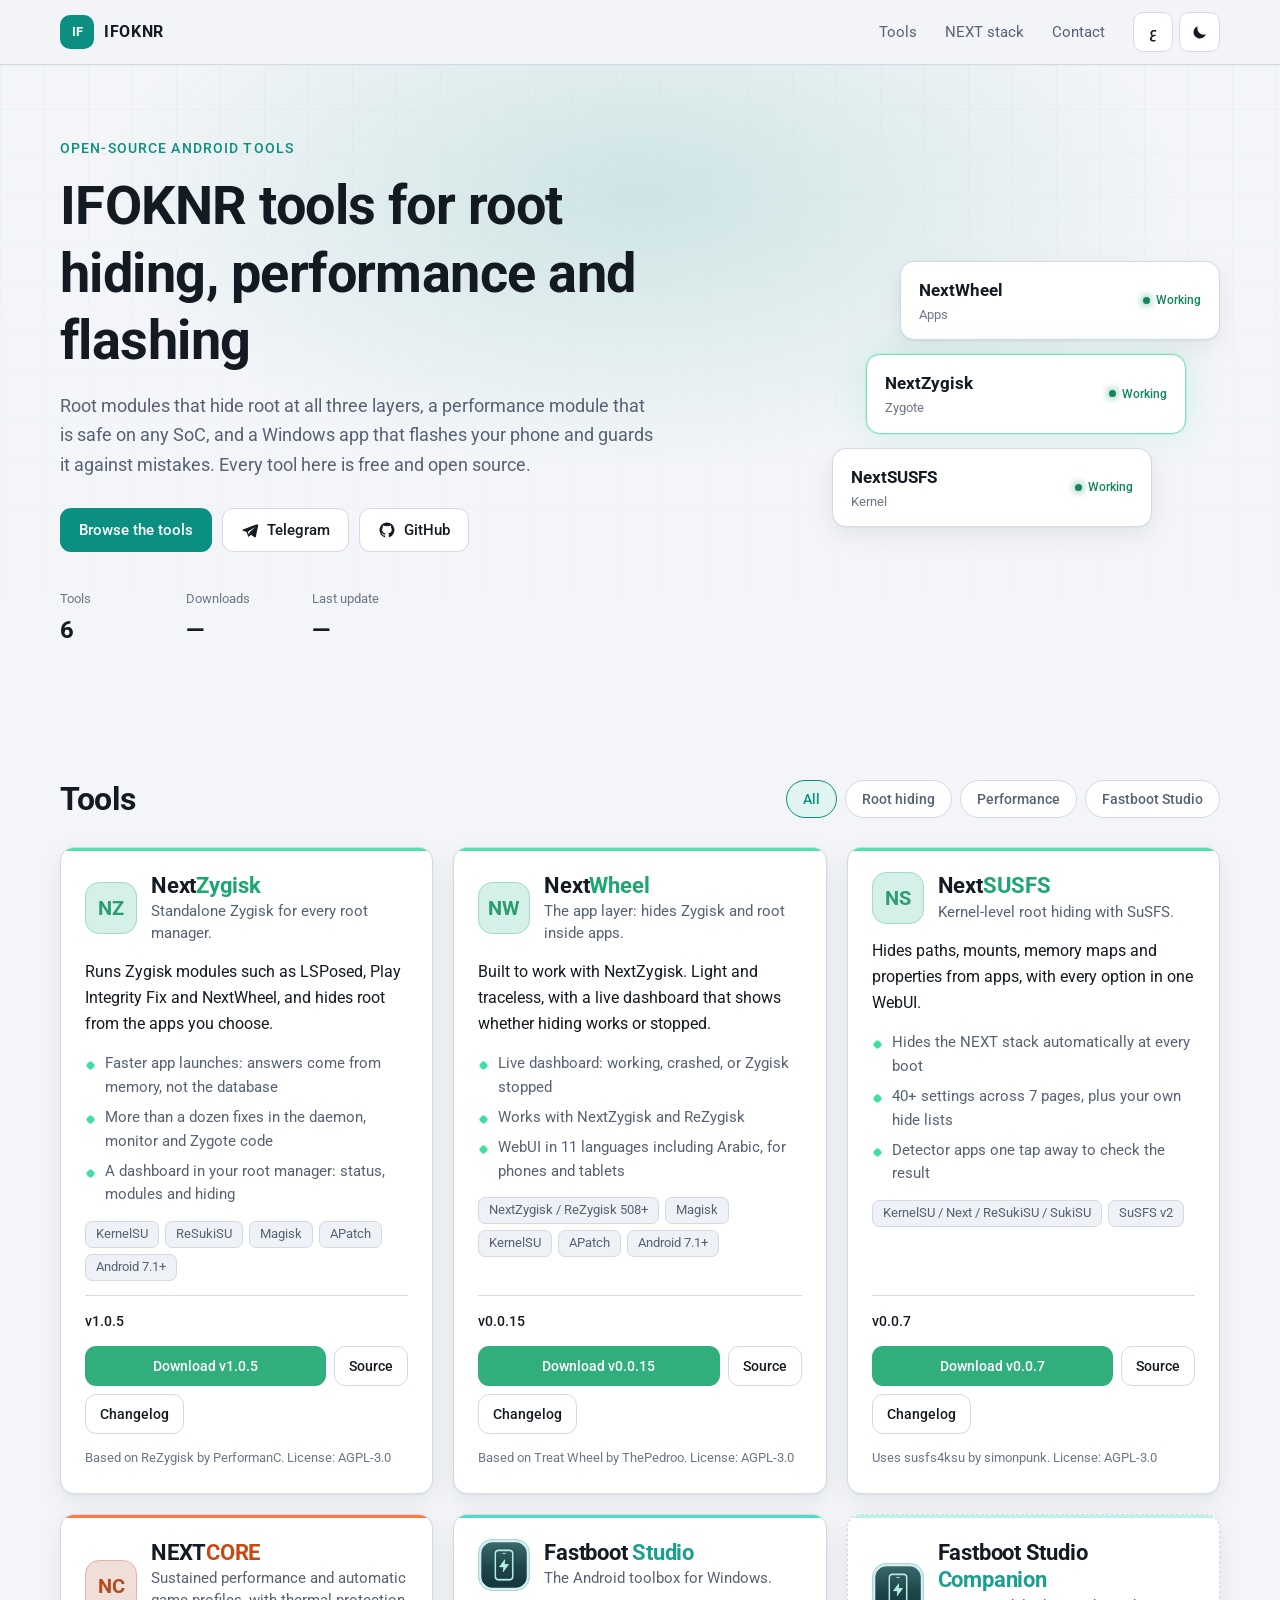
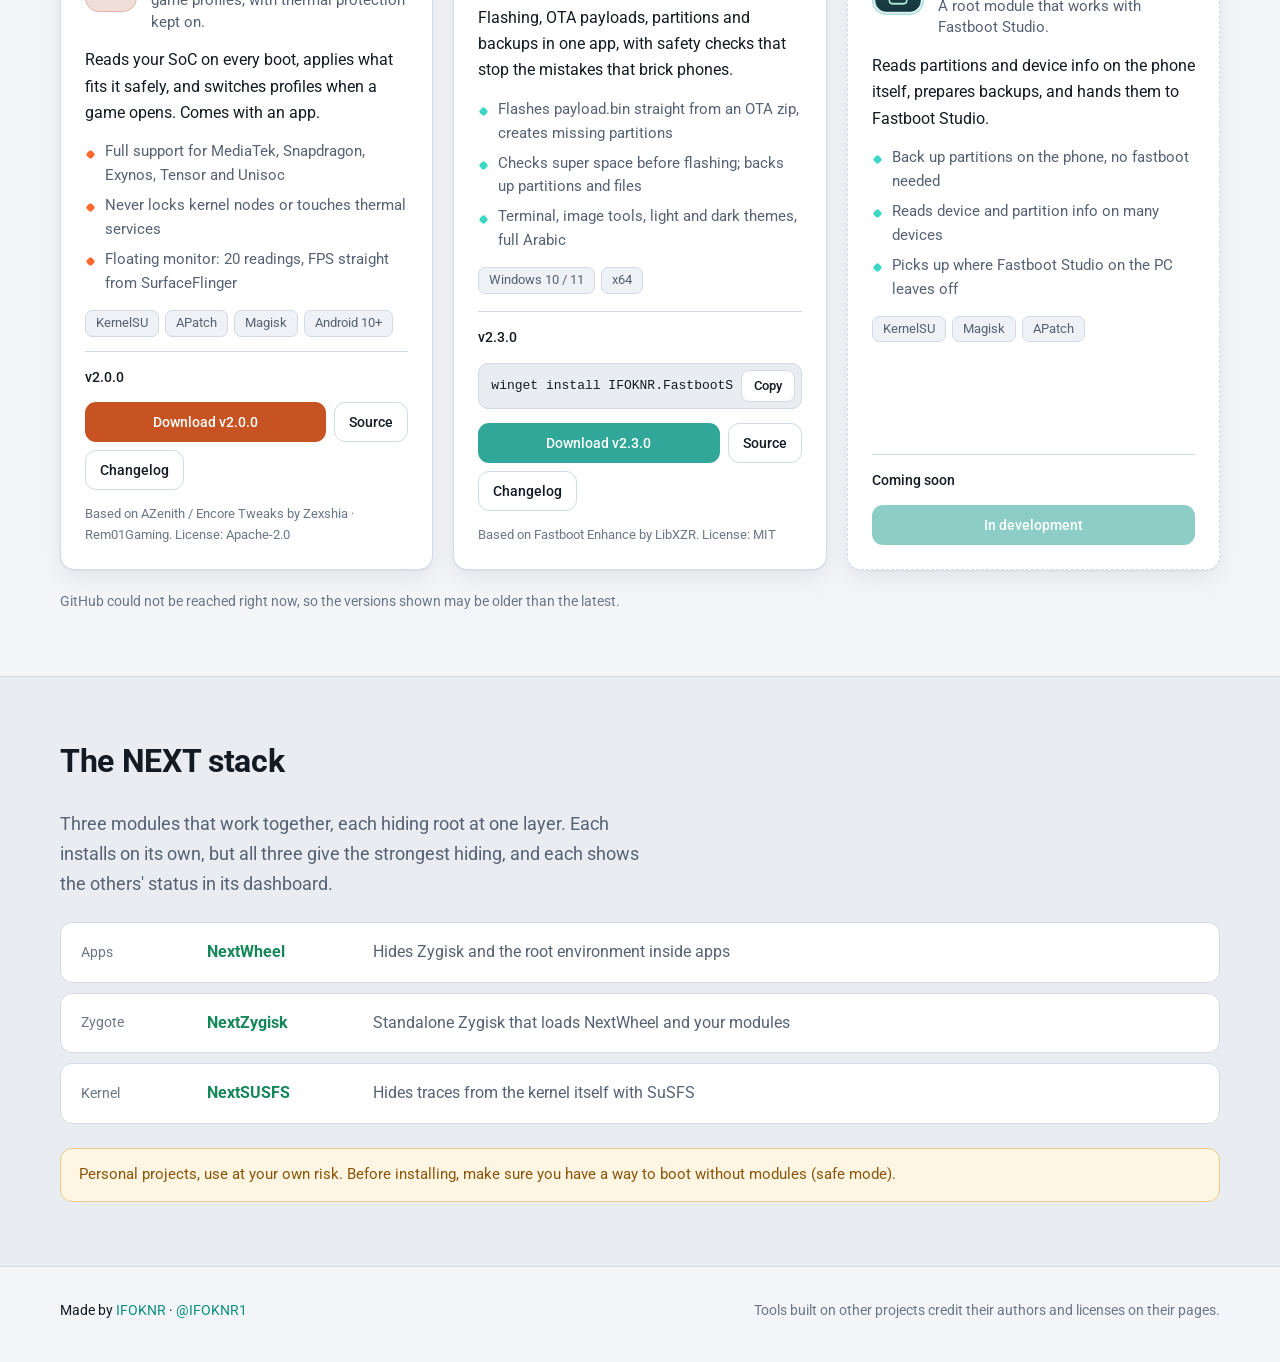
==== site/index.html @ b52afa8e "Add the Telegram bot; share tools.json with the site The bot shows every tool with its live release " ====
<!doctype html>
<html lang="ar" dir="rtl" data-theme="dark">
<head>
  <meta charset="utf-8">
  <meta name="viewport" content="width=device-width, initial-scale=1">
  <title>IFOKNR Tools</title>
  <meta name="description" content="IFOKNR — Android tools: NextZygisk, NextWheel, NextSUSFS, NextCore, Fastboot Studio.">
  <meta name="theme-color" content="#0e1116">
  <meta property="og:title" content="IFOKNR Tools">
  <meta property="og:description" content="Root hiding, performance and flashing tools for Android.">
  <link rel="icon" href="assets/img/favicon.svg" type="image/svg+xml">
  <link rel="stylesheet" href="assets/style.css">
  <script src="assets/boot.js"></script>
</head>
<body>
  <a class="skip" href="#tools" data-i18n="skip"></a>

  <header class="top">
    <div class="wrap top-row">
      <a class="brand" href="#" aria-label="IFOKNR">
        <span class="brand-mark" aria-hidden="true">IF</span>
        <span class="brand-name">IFOKNR</span>
      </a>
      <nav class="top-nav" aria-label="Main">
        <a href="#tools" data-i18n="nav_tools"></a>
        <a href="#stack" data-i18n="nav_stack"></a>
        <a href="https://t.me/IFOKNR1" target="_blank" rel="noopener" data-i18n="nav_contact"></a>
      </nav>
      <div class="top-actions">
        <button class="icon-btn" id="lang-btn" type="button" aria-label="Language">
          <span class="lang-label"></span>
        </button>
        <button class="icon-btn" id="theme-btn" type="button" aria-label="Theme">
          <svg class="i-sun" viewBox="0 0 24 24" aria-hidden="true"><circle cx="12" cy="12" r="4.2"/><path d="M12 2.5v2.2M12 19.3v2.2M4.6 4.6l1.6 1.6M17.8 17.8l1.6 1.6M2.5 12h2.2M19.3 12h2.2M4.6 19.4l1.6-1.6M17.8 6.2l1.6-1.6"/></svg>
          <svg class="i-moon" viewBox="0 0 24 24" aria-hidden="true"><path d="M20 14.2A8 8 0 0 1 9.8 4a8 8 0 1 0 10.2 10.2z"/></svg>
        </button>
      </div>
    </div>
  </header>

  <main>
    <section class="hero">
      <div class="wrap hero-grid">
        <div class="hero-text">
          <p class="eyebrow" data-i18n="eyebrow"></p>
          <h1 data-i18n="hero_title"></h1>
          <p class="lead" data-i18n="hero_lead"></p>
          <div class="hero-cta">
            <a class="btn btn-primary" href="#tools" data-i18n="cta_tools"></a>
            <a class="btn btn-ghost" href="https://t.me/IFOKNR1" target="_blank" rel="noopener">
              <svg viewBox="0 0 24 24" aria-hidden="true"><path d="M21.5 4.2 2.9 11.4c-1.3.5-1.3 1.2-.2 1.6l4.8 1.5 1.8 5.6c.2.6.4.8.9.8.4 0 .6-.2.9-.5l2.3-2.2 4.7 3.5c.9.5 1.5.2 1.7-.8l3.1-14.6c.3-1.3-.5-1.9-1.4-1.5zM9 14.2l9-5.7c.4-.3.8-.1.5.2l-7.4 6.7-.3 3.1L9 14.2z"/></svg>
              <span>Telegram</span>
            </a>
            <a class="btn btn-ghost" href="https://github.com/ifoknr" target="_blank" rel="noopener">
              <svg viewBox="0 0 24 24" aria-hidden="true"><path d="M12 2a10 10 0 0 0-3.2 19.5c.5.1.7-.2.7-.5v-1.7c-2.8.6-3.4-1.3-3.4-1.3-.5-1.2-1.1-1.5-1.1-1.5-.9-.6.1-.6.1-.6 1 .1 1.5 1 1.5 1 .9 1.5 2.4 1.1 2.9.8.1-.6.4-1.1.6-1.3-2.2-.3-4.6-1.1-4.6-5 0-1.1.4-2 1-2.7-.1-.3-.4-1.3.1-2.7 0 0 .8-.3 2.8 1a9.6 9.6 0 0 1 5 0c1.9-1.3 2.8-1 2.8-1 .5 1.4.2 2.4.1 2.7.6.7 1 1.6 1 2.7 0 3.9-2.4 4.7-4.6 5 .4.3.7.9.7 1.9V21c0 .3.2.6.7.5A10 10 0 0 0 12 2z"/></svg>
              <span>GitHub</span>
            </a>
          </div>
          <dl class="stats">
            <div><dt data-i18n="stat_tools"></dt><dd id="stat-tools">6</dd></div>
            <div><dt data-i18n="stat_downloads"></dt><dd id="stat-downloads">—</dd></div>
            <div><dt data-i18n="stat_updated"></dt><dd id="stat-updated">—</dd></div>
          </dl>
        </div>

        <div class="stack-visual" aria-hidden="true">
          <div class="layer" data-layer="apps"><b>NextWheel</b><small data-i18n="layer_apps"></small><i class="ok"></i></div>
          <div class="layer" data-layer="zygote"><b>NextZygisk</b><small data-i18n="layer_zygote"></small><i class="ok"></i></div>
          <div class="layer" data-layer="kernel"><b>NextSUSFS</b><small data-i18n="layer_kernel"></small><i class="ok"></i></div>
        </div>
      </div>
    </section>

    <section class="section" id="tools" aria-labelledby="tools-title">
      <div class="wrap">
        <div class="section-head">
          <h2 id="tools-title" data-i18n="tools_title"></h2>
          <div class="filters" role="group" aria-label="Filter">
            <button type="button" class="chip" data-filter="all" data-i18n="f_all" aria-pressed="true"></button>
            <button type="button" class="chip" data-filter="hide" data-i18n="f_hide" aria-pressed="false"></button>
            <button type="button" class="chip" data-filter="perf" data-i18n="f_perf" aria-pressed="false"></button>
            <button type="button" class="chip" data-filter="pc" data-i18n="f_pc" aria-pressed="false"></button>
          </div>
        </div>
        <div class="grid" id="grid"></div>
        <p class="note" id="api-note" hidden data-i18n="api_note"></p>
      </div>
    </section>

    <section class="section section-alt" id="stack" aria-labelledby="stack-title">
      <div class="wrap">
        <div class="section-head">
          <h2 id="stack-title" data-i18n="stack_title"></h2>
        </div>
        <p class="lead narrow" data-i18n="stack_lead"></p>
        <ol class="stack-table">
          <li><span class="tier" data-i18n="layer_apps"></span><a href="#tool-nextwheel">NextWheel</a><span data-i18n="stack_apps"></span></li>
          <li><span class="tier" data-i18n="layer_zygote"></span><a href="#tool-nextzygisk">NextZygisk</a><span data-i18n="stack_zygote"></span></li>
          <li><span class="tier" data-i18n="layer_kernel"></span><a href="#tool-nextsusfs">NextSUSFS</a><span data-i18n="stack_kernel"></span></li>
        </ol>
        <p class="warn" data-i18n="stack_warn"></p>
      </div>
    </section>
  </main>

  <footer class="foot">
    <div class="wrap foot-row">
      <p><span data-i18n="foot_by"></span> <a href="https://github.com/ifoknr" target="_blank" rel="noopener">IFOKNR</a> · <a href="https://t.me/IFOKNR1" target="_blank" rel="noopener">@IFOKNR1</a></p>
      <p class="muted" data-i18n="foot_credit"></p>
    </div>
  </footer>

  <template id="card-tpl">
    <article class="card">
      <div class="card-head">
        <div class="logo"></div>
        <div class="title">
          <h3></h3>
          <p class="tagline"></p>
        </div>
      </div>
      <p class="about"></p>
      <ul class="points"></ul>
      <ul class="needs"></ul>
      <div class="meta">
        <span class="version"></span>
        <span class="date"></span>
        <span class="dl"></span>
      </div>
      <div class="winget" hidden>
        <code></code>
        <button type="button" class="copy"></button>
      </div>
      <div class="actions">
        <a class="btn btn-primary download" target="_blank" rel="noopener"></a>
        <a class="btn btn-ghost source" target="_blank" rel="noopener"></a>
        <a class="btn btn-ghost changes" target="_blank" rel="noopener"></a>
      </div>
      <p class="credit"></p>
    </article>
  </template>

  <script src="assets/app.js"></script>
</body>
</html>
---- site/assets/style.css ----
@font-face { font-family: "Roboto"; src: url("fonts/Roboto-Regular.woff") format("woff"); font-weight: 400; font-display: swap; }
@font-face { font-family: "Roboto"; src: url("fonts/Roboto-Medium.woff") format("woff"); font-weight: 500 600; font-display: swap; }
@font-face { font-family: "Roboto"; src: url("fonts/Roboto-Bold.woff") format("woff"); font-weight: 700 900; font-display: swap; }
@font-face { font-family: "Noto Kufi Arabic"; src: url("fonts/NotoKufiArabic-Regular.woff") format("woff"); font-weight: 400; font-display: swap; unicode-range: U+0600-06FF, U+0750-077F, U+FB50-FDFF, U+FE70-FEFF; }
@font-face { font-family: "Noto Kufi Arabic"; src: url("fonts/NotoKufiArabic-SemiBold.woff") format("woff"); font-weight: 500 600; font-display: swap; unicode-range: U+0600-06FF, U+0750-077F, U+FB50-FDFF, U+FE70-FEFF; }
@font-face { font-family: "Noto Kufi Arabic"; src: url("fonts/NotoKufiArabic-Bold.woff") format("woff"); font-weight: 700 900; font-display: swap; unicode-range: U+0600-06FF, U+0750-077F, U+FB50-FDFF, U+FE70-FEFF; }

/* Same palette as Fastboot Studio. */
:root {
  --bg: #0e1116;
  --rail: #0a0d12;
  --surface: #161a21;
  --raised: #1d222b;
  --hover: #252c37;
  --line: #2a313c;
  --text: #e8ecf2;
  --dim: #9aa6b6;
  --faint: #7c8899;
  --accent: #3dd6c4;
  --accent-ink: #0a0d12;
  --accent-soft: #10251f;
  --warn: #f0b341;
  --warn-soft: #1c1710;
  --warn-line: #5c4320;
  --ok: #5bd97a;
  --shadow: 0 1px 0 rgba(255,255,255,.03) inset, 0 12px 32px rgba(0,0,0,.35);
  --radius: 14px;
  --font: "Roboto", "Noto Kufi Arabic", system-ui, -apple-system, "Segoe UI", sans-serif;
  --mono: ui-monospace, "Cascadia Mono", Consolas, monospace;
  color-scheme: dark;
}
:root[data-theme="light"] {
  --bg: #f3f5f8;
  --rail: #e9edf2;
  --surface: #ffffff;
  --raised: #eef1f5;
  --hover: #e3e8ee;
  --line: #d3dae3;
  --text: #141a22;
  --dim: #566273;
  --faint: #6b7787;
  --accent: #0b8f80;
  --accent-ink: #ffffff;
  --accent-soft: #e2f4f1;
  --warn: #8a5508;
  --warn-soft: #fff5e3;
  --warn-line: #ebcb8f;
  --ok: #23904a;
  --shadow: 0 1px 2px rgba(20,26,34,.05), 0 8px 24px rgba(20,26,34,.07);
  color-scheme: light;
}

*, *::before, *::after { box-sizing: border-box; }
html { scroll-behavior: smooth; -webkit-text-size-adjust: 100%; }
body {
  margin: 0;
  background: var(--bg);
  color: var(--text);
  font: 400 16px/1.65 var(--font);
  -webkit-font-smoothing: antialiased;
  overflow-x: hidden;
}
[dir="rtl"] body { line-height: 1.85; }
a { color: var(--accent); text-decoration: none; }
a:hover { text-decoration: underline; }
img { max-width: 100%; display: block; }
h1, h2, h3 { margin: 0; line-height: 1.25; letter-spacing: -.01em; }
[dir="rtl"] h1, [dir="rtl"] h2, [dir="rtl"] h3 { letter-spacing: 0; line-height: 1.5; }
:focus-visible { outline: 2px solid var(--accent); outline-offset: 2px; border-radius: 8px; }
[hidden] { display: none !important; }

.wrap { width: min(1160px, 100% - 32px); margin-inline: auto; }
.skip { position: absolute; inset-inline-start: 16px; top: -60px; background: var(--accent); color: var(--accent-ink); padding: 8px 14px; border-radius: 8px; z-index: 50; }
.skip:focus { top: 12px; }
.muted { color: var(--faint); }

/* Header */
.top { position: sticky; top: 0; z-index: 20; background: color-mix(in srgb, var(--bg) 82%, transparent); backdrop-filter: blur(12px); border-bottom: 1px solid var(--line); }
.top-row { display: flex; align-items: center; gap: 16px; height: 64px; }
.brand { display: flex; align-items: center; gap: 10px; color: var(--text); font-weight: 700; letter-spacing: .04em; }
.brand:hover { text-decoration: none; }
.brand-mark { display: grid; place-items: center; width: 34px; height: 34px; border-radius: 10px; background: var(--accent); color: var(--accent-ink); font-size: 13px; font-weight: 900; letter-spacing: 0; direction: ltr; }
.top-nav { display: flex; gap: 4px; margin-inline-start: auto; }
.top-nav a { color: var(--dim); padding: 8px 12px; border-radius: 9px; font-size: 15px; }
.top-nav a:hover { color: var(--text); background: var(--raised); text-decoration: none; }
.top-actions { display: flex; gap: 6px; }
.icon-btn { display: inline-grid; place-items: center; min-width: 40px; height: 40px; padding: 0 10px; border-radius: 10px; border: 1px solid var(--line); background: var(--surface); color: var(--text); cursor: pointer; font: 600 14px var(--font); }
.icon-btn:hover { background: var(--hover); }
.icon-btn svg { width: 19px; height: 19px; fill: none; stroke: currentColor; stroke-width: 1.8; stroke-linecap: round; }
.icon-btn .i-moon { fill: currentColor; stroke: none; }
:root[data-theme="dark"] .i-moon, :root[data-theme="light"] .i-sun { display: none; }

/* Buttons */
.btn { display: inline-flex; align-items: center; justify-content: center; gap: 8px; min-height: 44px; padding: 0 18px; border-radius: 11px; border: 1px solid transparent; font: 600 15px var(--font); cursor: pointer; white-space: nowrap; }
.btn:hover { text-decoration: none; }
.btn svg { width: 18px; height: 18px; fill: currentColor; }
.btn-primary { background: var(--accent); color: var(--accent-ink); }
.btn-primary:hover { filter: brightness(1.08); }
.btn-ghost { background: var(--surface); color: var(--text); border-color: var(--line); }
.btn-ghost:hover { background: var(--hover); }
.btn[aria-disabled="true"] { opacity: .55; pointer-events: none; }

/* Hero */
.hero { position: relative; padding: 72px 0 64px; overflow: hidden; }
.hero::before { content: ""; position: absolute; inset: -40% -10% auto; height: 120%; background: radial-gradient(closest-side, color-mix(in srgb, var(--accent) 16%, transparent), transparent 70%); pointer-events: none; }
.hero::after { content: ""; position: absolute; inset: 0; background-image: linear-gradient(var(--line) 1px, transparent 1px), linear-gradient(90deg, var(--line) 1px, transparent 1px); background-size: 44px 44px; opacity: .22; mask-image: linear-gradient(to bottom, #000 0%, transparent 85%); pointer-events: none; }
.hero-grid { position: relative; z-index: 1; display: grid; grid-template-columns: 1.25fr 1fr; gap: 48px; align-items: center; }
.eyebrow { margin: 0 0 12px; color: var(--accent); font-weight: 600; font-size: 14px; letter-spacing: .08em; text-transform: uppercase; }
[dir="rtl"] .eyebrow { letter-spacing: 0; }
.hero h1 { font-size: clamp(32px, 5.2vw, 54px); font-weight: 800; }
.lead { color: var(--dim); font-size: 18px; margin: 16px 0 0; max-width: 60ch; }
.lead.narrow { margin: 0 0 24px; }
.hero-cta { display: flex; flex-wrap: wrap; gap: 10px; margin-top: 28px; }
.stats { display: flex; flex-wrap: wrap; gap: 12px 36px; margin: 36px 0 0; }
.stats div { min-width: 90px; }
.stats dt { color: var(--faint); font-size: 13px; }
.stats dd { margin: 2px 0 0; font-size: 24px; font-weight: 700; font-variant-numeric: tabular-nums; }

.stack-visual { display: grid; gap: 14px; justify-items: end; }
[dir="rtl"] .stack-visual { justify-items: start; }
.layer { position: relative; display: grid; grid-template-columns: 1fr auto; column-gap: 24px; width: min(320px, 100%); padding: 14px 18px; border-radius: 14px; background: var(--surface); border: 1px solid var(--line); box-shadow: var(--shadow); direction: ltr; text-align: left; }
.layer:nth-child(2) { margin-inline-end: 34px; border-color: color-mix(in srgb, #3ee0a0 55%, var(--line)); box-shadow: 0 0 0 1px color-mix(in srgb, #3ee0a0 20%, transparent), 0 0 32px color-mix(in srgb, #3ee0a0 18%, transparent); }
.layer:nth-child(3) { margin-inline-end: 68px; }
.layer b { font-size: 17px; }
.layer small { grid-row: 2; color: var(--faint); font-size: 13px; }
.layer .ok { grid-row: 1 / span 2; grid-column: 2; align-self: center; display: inline-flex; align-items: center; gap: 6px; color: #3ee0a0; font: 600 12px var(--font); font-style: normal; }
:root[data-theme="light"] .layer .ok { color: #13865a; }
.layer .ok::before { content: ""; width: 7px; height: 7px; border-radius: 50%; background: currentColor; box-shadow: 0 0 8px currentColor; }
.layer .ok::after { content: "Working"; }

/* Sections */
.section { padding: 64px 0; }
.section-alt { background: var(--rail); border-block: 1px solid var(--line); }
.section-head { display: flex; flex-wrap: wrap; align-items: center; justify-content: space-between; gap: 16px; margin-bottom: 28px; }
.section-head h2 { font-size: clamp(24px, 3.2vw, 32px); font-weight: 700; }
.filters { display: flex; flex-wrap: wrap; gap: 8px; }
.chip { min-height: 38px; padding: 0 16px; border-radius: 999px; border: 1px solid var(--line); background: var(--surface); color: var(--dim); font: 500 14px var(--font); cursor: pointer; }
.chip:hover { color: var(--text); background: var(--hover); }
.chip[aria-pressed="true"] { background: var(--accent-soft); border-color: var(--accent); color: var(--accent); }

/* Cards */
.grid { display: grid; grid-template-columns: repeat(auto-fill, minmax(340px, 1fr)); gap: 20px; }
.card { --tool: var(--accent); position: relative; display: flex; flex-direction: column; gap: 14px; padding: 24px; border-radius: var(--radius); background: var(--surface); border: 1px solid var(--line); box-shadow: var(--shadow); scroll-margin-top: 84px; overflow: hidden; }
.card::before { content: ""; position: absolute; inset: 0 0 auto; height: 3px; background: var(--tool); opacity: .9; }
.card.soon { border-style: dashed; }
.card.soon::before { opacity: .35; }
.card:target { outline: 2px solid var(--tool); outline-offset: 2px; }
.card-head { display: flex; gap: 14px; align-items: center; }
.logo { flex: none; display: grid; place-items: center; width: 52px; height: 52px; border-radius: 14px; background: color-mix(in srgb, var(--tool) 14%, var(--raised)); border: 1px solid color-mix(in srgb, var(--tool) 35%, var(--line)); color: var(--tool); font: 900 20px var(--font); direction: ltr; overflow: hidden; }
.logo img { width: 100%; height: 100%; object-fit: cover; }
.title { min-width: 0; }
.card h3 { font-size: 22px; font-weight: 800; direction: ltr; text-align: start; unicode-bidi: isolate; }
.card h3 .hl { color: var(--tool); }
:root[data-theme="light"] .card h3 .hl { filter: brightness(.72) saturate(1.2); }
:root[data-theme="light"] .logo { color: color-mix(in srgb, var(--tool) 70%, #000); }
.tagline { margin: 2px 0 0; color: var(--dim); font-size: 14.5px; line-height: 1.5; }
.about { margin: 0; }
.points { margin: 0; padding: 0; list-style: none; display: grid; gap: 6px; color: var(--dim); font-size: 14.5px; }
.points li { position: relative; padding-inline-start: 20px; }
.points li::before { content: ""; position: absolute; inset-inline-start: 2px; top: .7em; width: 7px; height: 7px; border-radius: 2px; background: var(--tool); transform: rotate(45deg); }
.needs { margin: 0; padding: 0; list-style: none; display: flex; flex-wrap: wrap; gap: 6px; }
.needs li { padding: 2px 10px; border-radius: 7px; background: var(--raised); border: 1px solid var(--line); color: var(--dim); font-size: 12.5px; direction: ltr; }
.meta { display: flex; flex-wrap: wrap; gap: 6px 16px; margin-top: auto; padding-top: 14px; border-top: 1px solid var(--line); color: var(--faint); font-size: 13.5px; font-variant-numeric: tabular-nums; }
.meta .version { color: var(--text); font-weight: 600; direction: ltr; unicode-bidi: isolate; }
.meta .version.live::before { content: ""; display: inline-block; width: 7px; height: 7px; margin-inline-end: 7px; border-radius: 50%; background: var(--ok); vertical-align: 1px; }
.meta span:empty { display: none; }
.winget { display: flex; align-items: center; gap: 8px; padding: 6px 6px 6px 12px; border-radius: 10px; background: var(--rail); border: 1px solid var(--line); direction: ltr; }
.winget code { flex: 1; min-width: 0; overflow-x: auto; white-space: nowrap; font: 13px var(--mono); color: var(--text); }
.copy { flex: none; min-height: 32px; padding: 0 12px; border-radius: 8px; border: 1px solid var(--line); background: var(--surface); color: var(--text); font: 600 13px var(--font); cursor: pointer; }
.copy:hover { background: var(--hover); }
.actions { display: flex; flex-wrap: wrap; gap: 8px; }
.actions .btn { min-height: 40px; padding: 0 14px; font-size: 14px; }
.actions .download { flex: 1 1 auto; }
.card .btn-primary { background: var(--tool); color: #0a0d12; }
:root[data-theme="light"] .card .btn-primary { background: color-mix(in srgb, var(--tool) 78%, #000); color: #fff; }
.credit { margin: 0; color: var(--faint); font-size: 12.5px; }
.credit:empty { display: none; }
.note { margin: 20px 0 0; color: var(--faint); font-size: 13.5px; }

/* NEXT stack */
.stack-table { margin: 0; padding: 0; list-style: none; display: grid; gap: 10px; }
.stack-table li { display: grid; grid-template-columns: 110px 150px 1fr; gap: 16px; align-items: center; padding: 16px 20px; border-radius: 12px; background: var(--surface); border: 1px solid var(--line); }
.stack-table .tier { color: var(--faint); font-size: 14px; }
.stack-table a { font-weight: 700; color: #3ee0a0; direction: ltr; }
:root[data-theme="light"] .stack-table a { color: #13865a; }
.stack-table li span:last-child { color: var(--dim); }
.warn { margin: 24px 0 0; padding: 14px 18px; border-radius: 12px; background: var(--warn-soft); border: 1px solid var(--warn-line); color: var(--warn); font-size: 14.5px; }

/* Footer */
.foot { padding: 32px 0 40px; }
.foot-row { display: flex; flex-wrap: wrap; justify-content: space-between; gap: 8px 24px; font-size: 14px; }
.foot p { margin: 0; }

@media (max-width: 900px) {
  .hero { padding: 44px 0 40px; }
  .hero-grid { grid-template-columns: 1fr; gap: 36px; }
  .stack-visual, [dir="rtl"] .stack-visual { justify-items: center; }
  .layer:nth-child(2) { margin-inline-end: 0; margin-inline-start: 28px; }
  .layer:nth-child(3) { margin-inline-end: 0; margin-inline-start: 56px; }
}
@media (max-width: 640px) {
  .top-nav { display: none; }
  .top-actions { margin-inline-start: auto; }
  .grid { grid-template-columns: 1fr; }
  .card { padding: 20px; }
  .stack-table li { grid-template-columns: 1fr; gap: 2px; }
  .layer:nth-child(2) { margin-inline-start: 16px; }
  .layer:nth-child(3) { margin-inline-start: 32px; }
  .stats { gap: 12px 24px; }
  .section { padding: 48px 0; }
}
@media (prefers-reduced-motion: reduce) { html { scroll-behavior: auto; } }
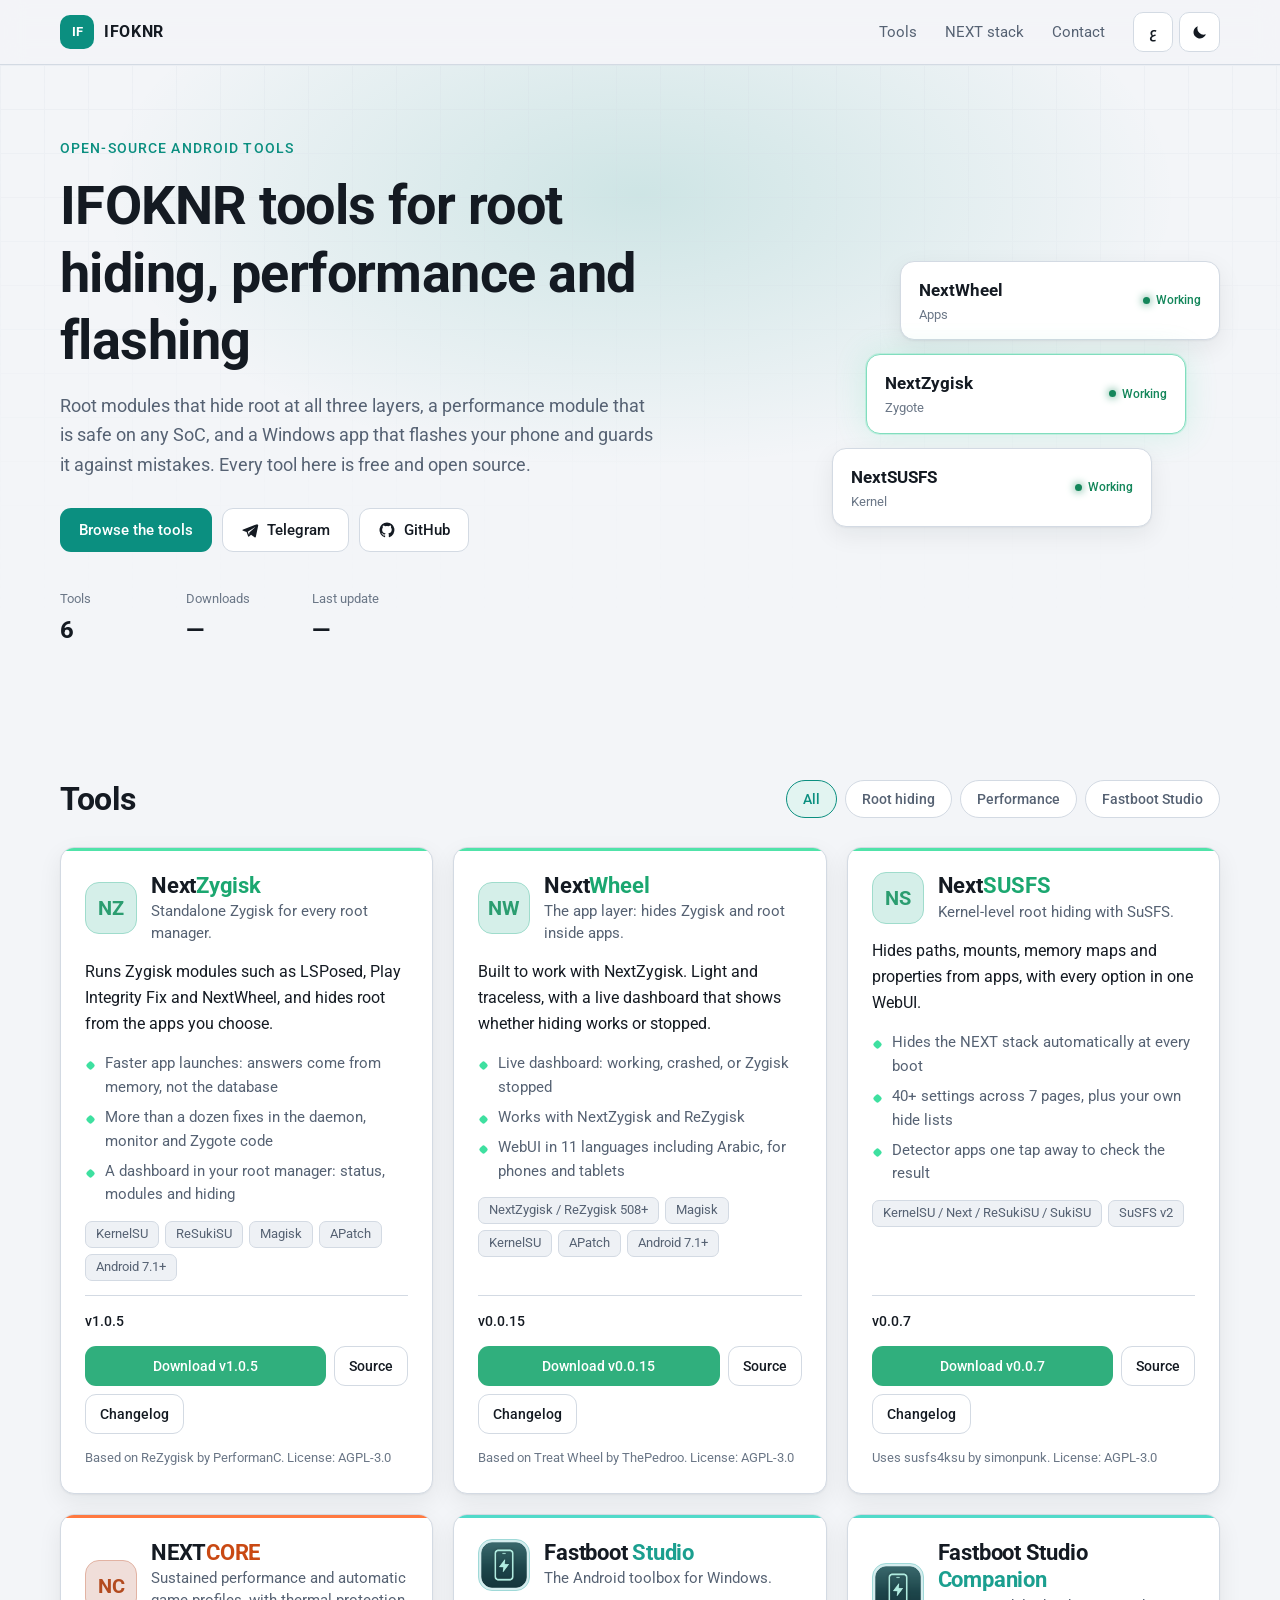
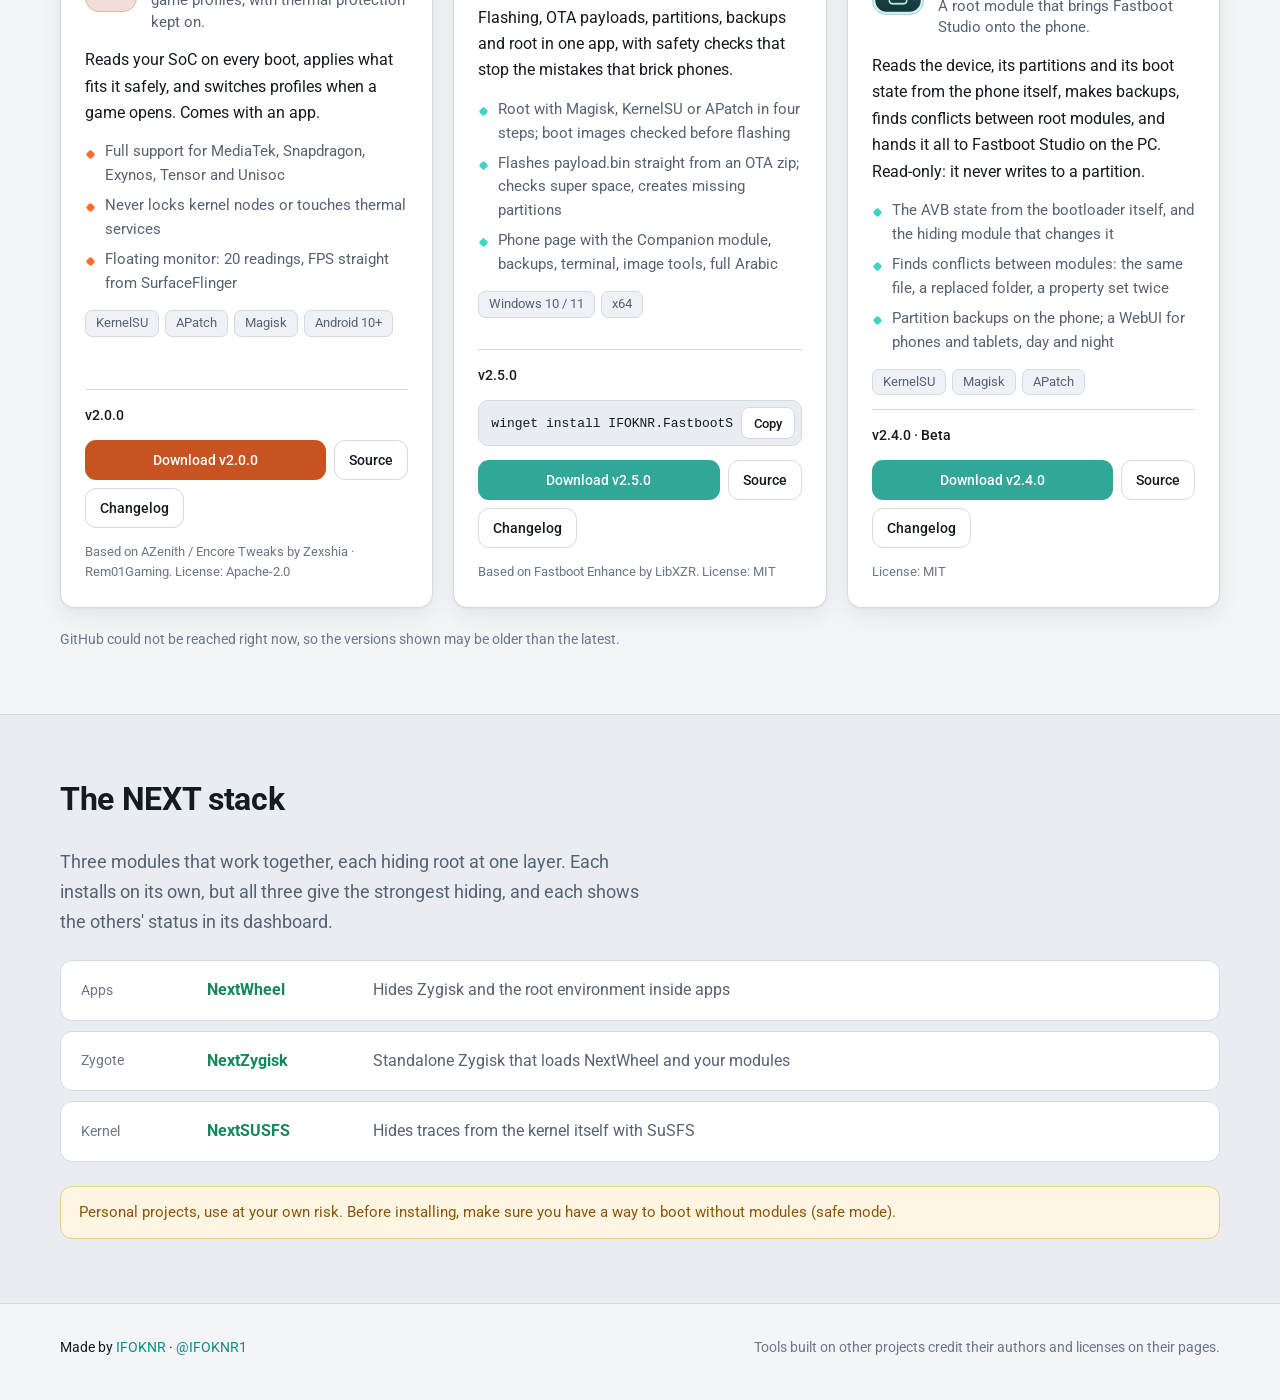
==== commit 6efb4e31: "Site: tools.json inside the page, one trip to the server less The server is a phone behind a tunnel," ====
--- a/site/index.html
+++ b/site/index.html
@@ -140,6 +140,9 @@
     </article>
   </template>
 
+  <!-- The image build puts tools.json here, which saves the page a trip to the server; empty, app.js fetches it. -->
+  <script type="application/json" id="tools-data">
+</script>
   <script src="assets/app.js"></script>
 </body>
 </html>
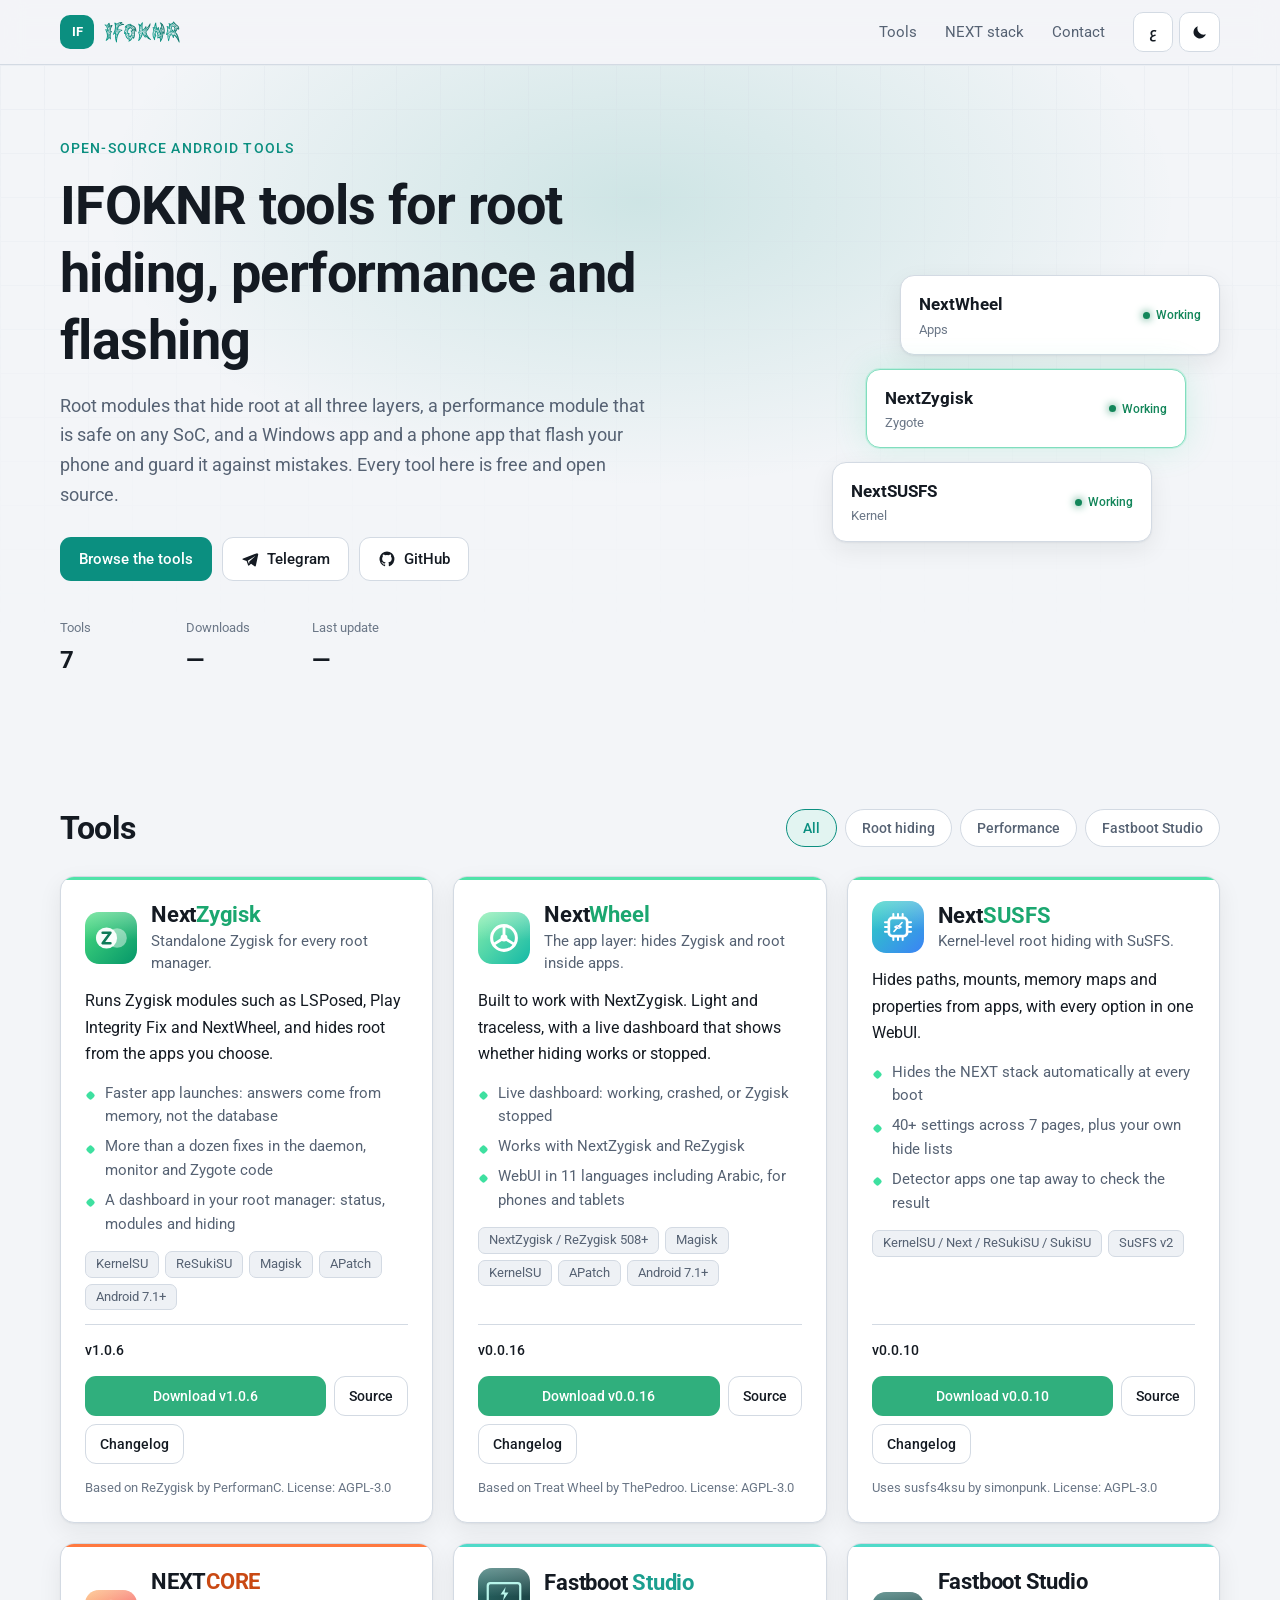
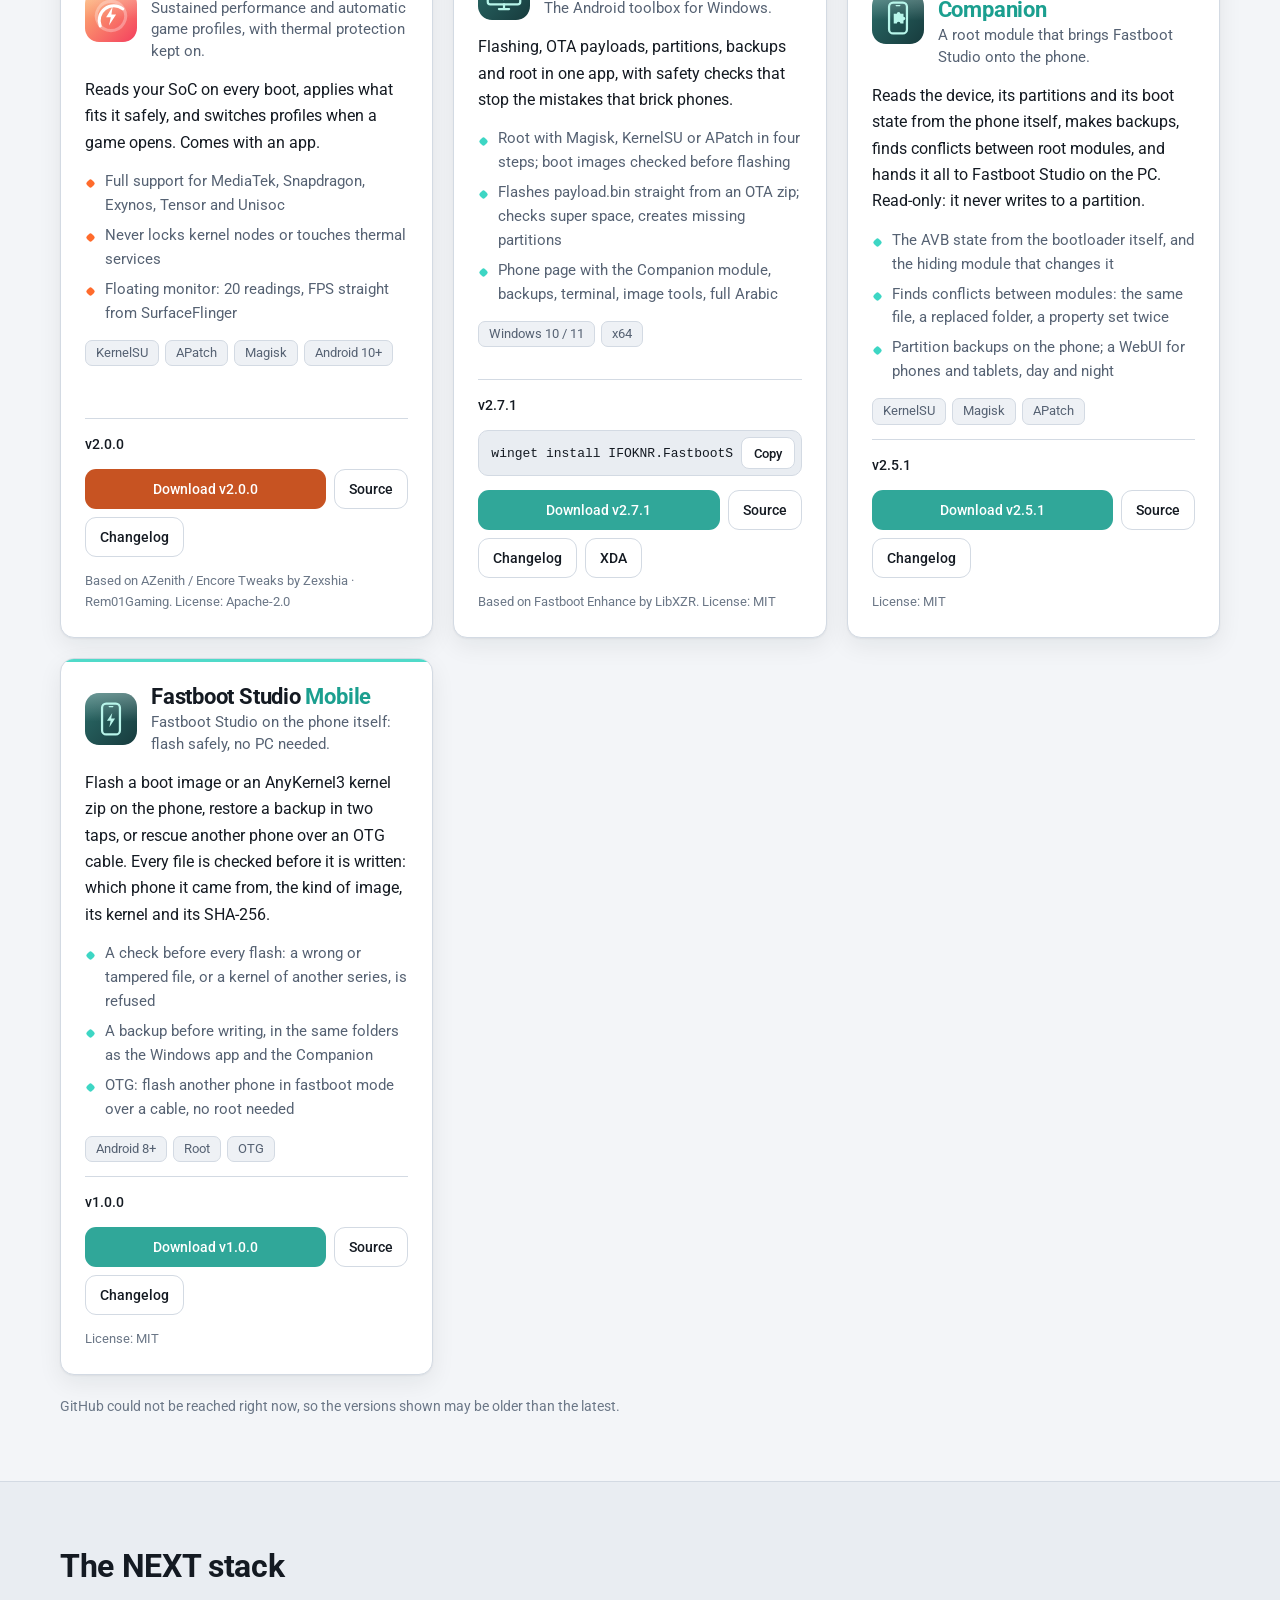
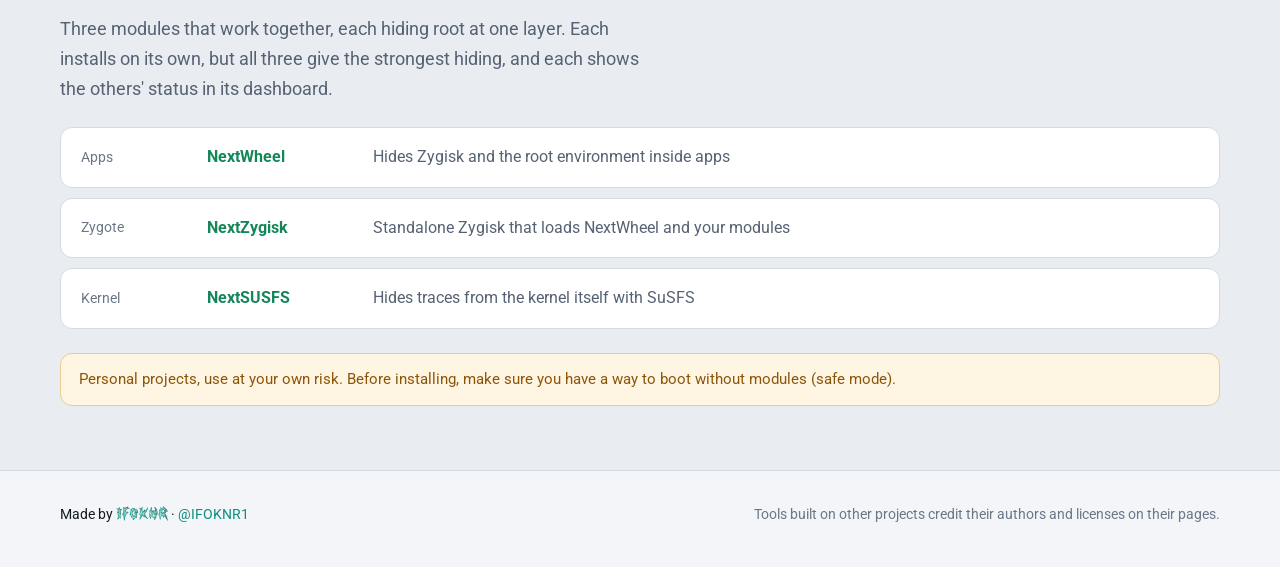
==== commit 2dd43982: "IFOKNR in the Swamp Ninja lettering in the header and footer, as outlines in each theme's colours" ====
--- a/site/index.html
+++ b/site/index.html
@@ -19,7 +19,7 @@
     <div class="wrap top-row">
       <a class="brand" href="#" aria-label="IFOKNR">
         <span class="brand-mark" aria-hidden="true">IF</span>
-        <span class="brand-name">IFOKNR</span>
+        <span class="brand-name"><img class="sig sig-dark" src="assets/img/ifoknr-dark.svg" alt="IFOKNR"><img class="sig sig-light" src="assets/img/ifoknr-light.svg" alt="IFOKNR"></span>
       </a>
       <nav class="top-nav" aria-label="Main">
         <a href="#tools" data-i18n="nav_tools"></a>
@@ -105,7 +105,7 @@
 
   <footer class="foot">
     <div class="wrap foot-row">
-      <p><span data-i18n="foot_by"></span> <a href="https://github.com/ifoknr" target="_blank" rel="noopener">IFOKNR</a> · <a href="https://t.me/IFOKNR1" target="_blank" rel="noopener">@IFOKNR1</a></p>
+      <p><span data-i18n="foot_by"></span> <a class="sig-link" href="https://github.com/ifoknr" target="_blank" rel="noopener"><img class="sig sig-dark" src="assets/img/ifoknr-dark.svg" alt="IFOKNR"><img class="sig sig-light" src="assets/img/ifoknr-light.svg" alt="IFOKNR"></a> · <a href="https://t.me/IFOKNR1" target="_blank" rel="noopener">@IFOKNR1</a></p>
       <p class="muted" data-i18n="foot_credit"></p>
     </div>
   </footer>
--- a/site/assets/style.css
+++ b/site/assets/style.css
@@ -79,6 +79,13 @@
 .top-row { display: flex; align-items: center; gap: 16px; height: 64px; }
 .brand { display: flex; align-items: center; gap: 10px; color: var(--text); font-weight: 700; letter-spacing: .04em; }
 .brand:hover { text-decoration: none; }
+/* IFOKNR in the Swamp Ninja lettering, drawn as outlines; one picture per theme. */
+.sig { display: block; height: 22px; width: auto; }
+.sig-link .sig { display: inline-block; height: 15px; vertical-align: -2px; }
+.sig-link .sig-light { display: none; }
+.sig-light, :root[data-theme="light"] .sig-dark { display: none; }
+:root[data-theme="light"] .sig-light { display: block; }
+:root[data-theme="light"] .sig-link .sig-light { display: inline-block; }
 .brand-mark { display: grid; place-items: center; width: 34px; height: 34px; border-radius: 10px; background: var(--accent); color: var(--accent-ink); font-size: 13px; font-weight: 900; letter-spacing: 0; direction: ltr; }
 .top-nav { display: flex; gap: 4px; margin-inline-start: auto; }
 .top-nav a { color: var(--dim); padding: 8px 12px; border-radius: 9px; font-size: 15px; }
@@ -210,3 +217,5 @@
   .section { padding: 48px 0; }
 }
 @media (prefers-reduced-motion: reduce) { html { scroll-behavior: auto; } }
+/* A tool with its own icon: the icon is the whole tile. */
+.logo:has(img) { background: none; border: 0; }
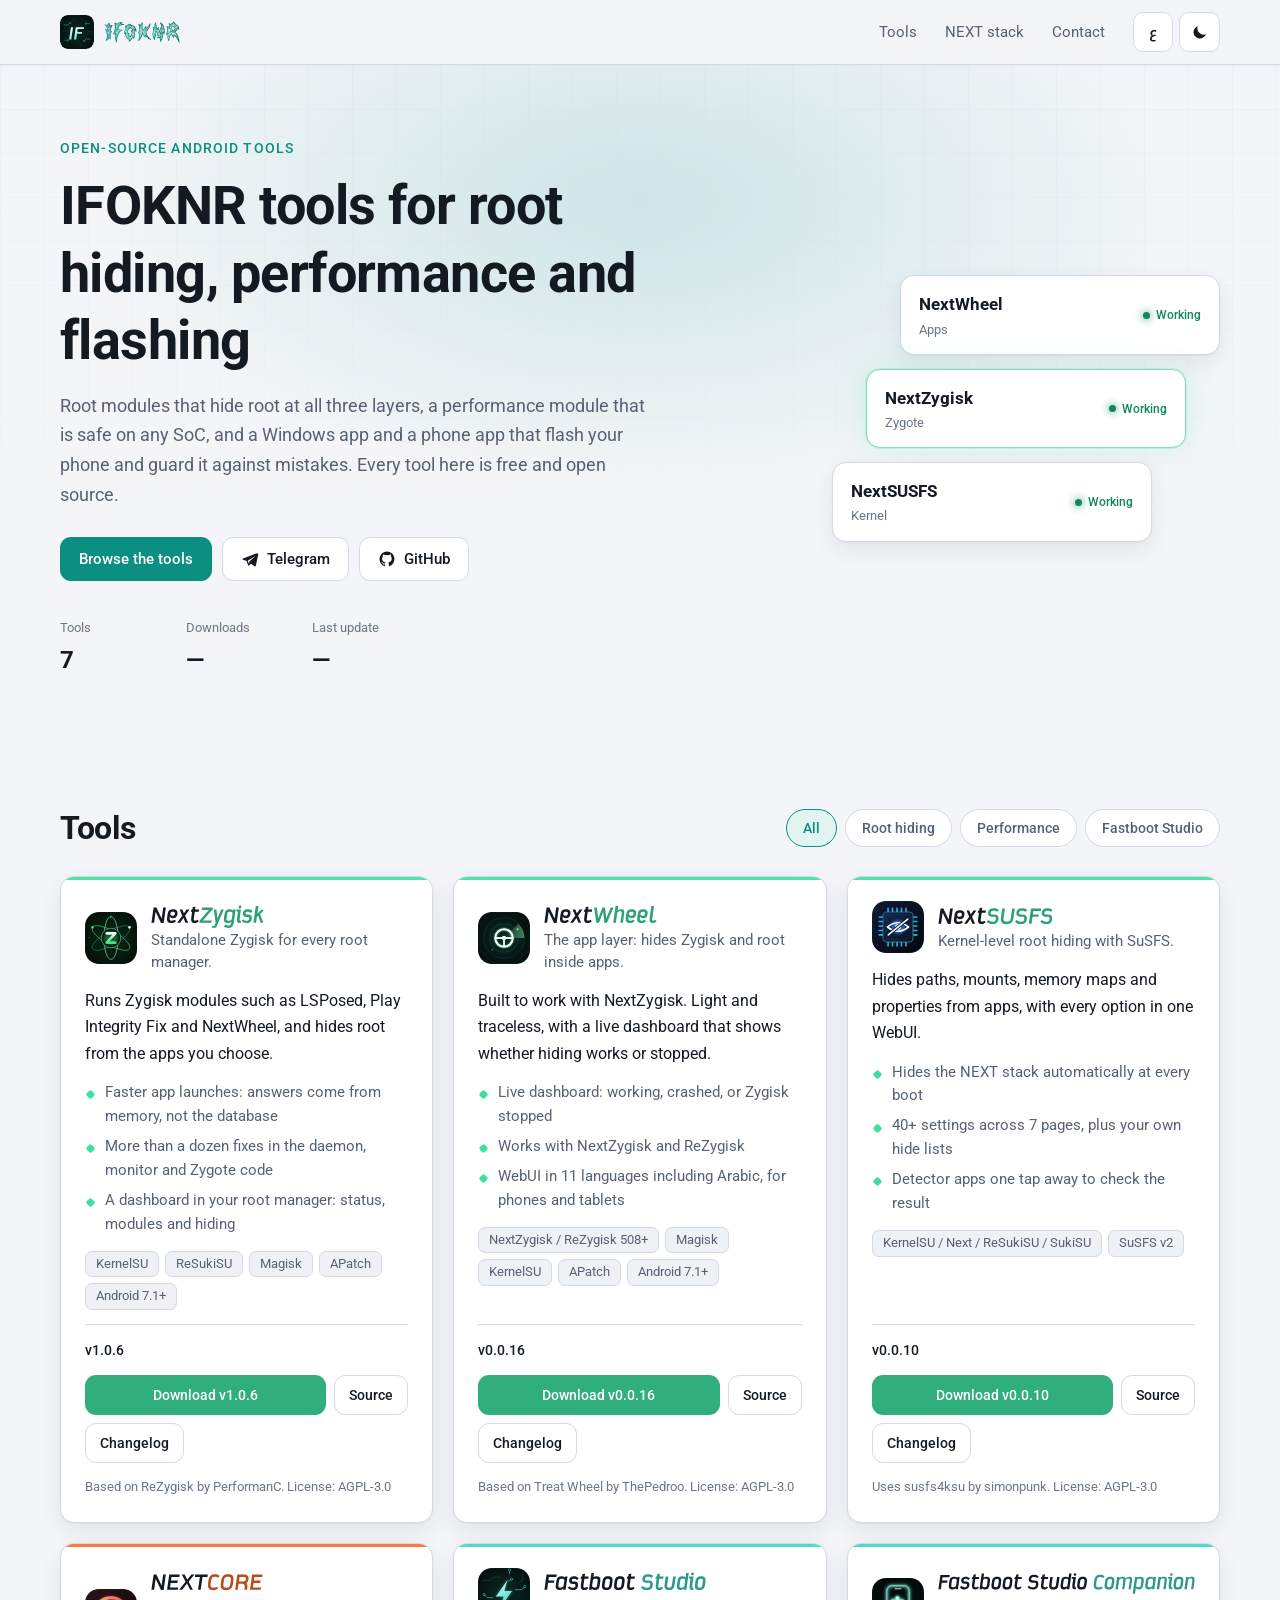
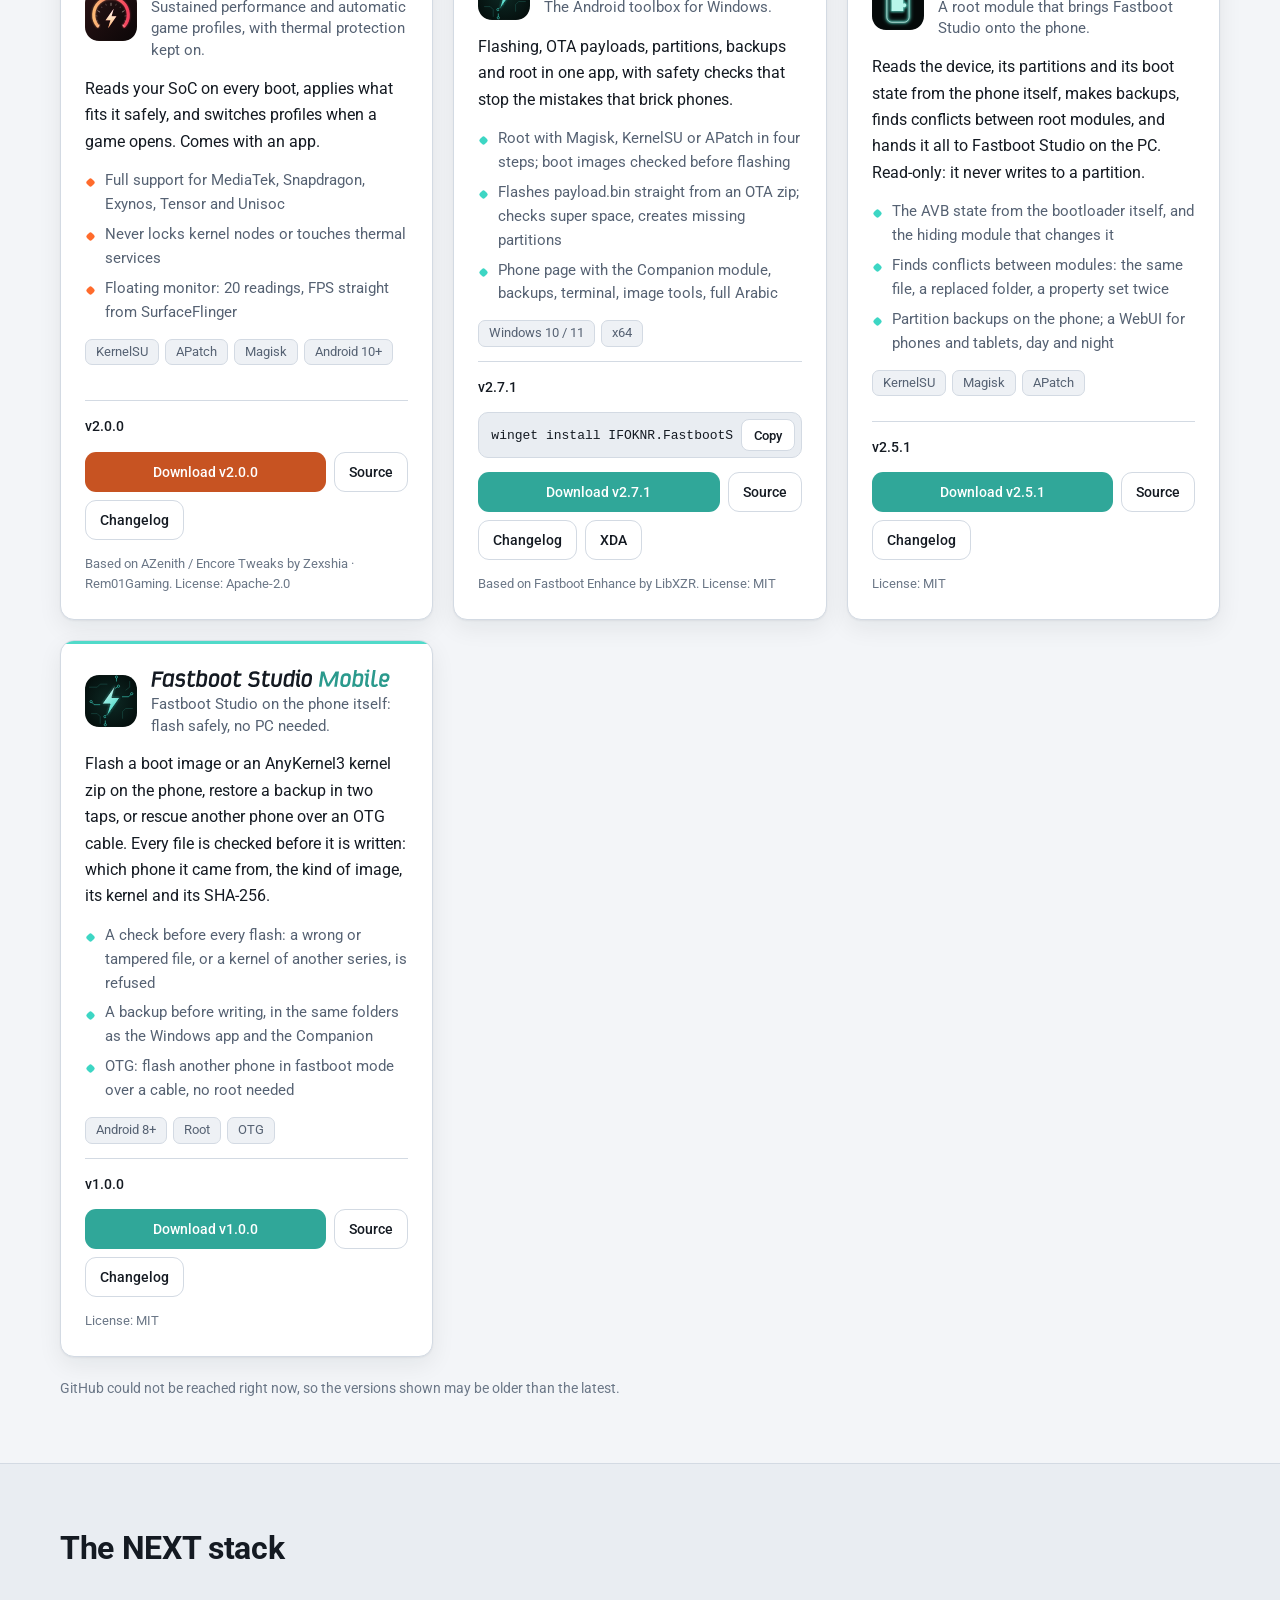
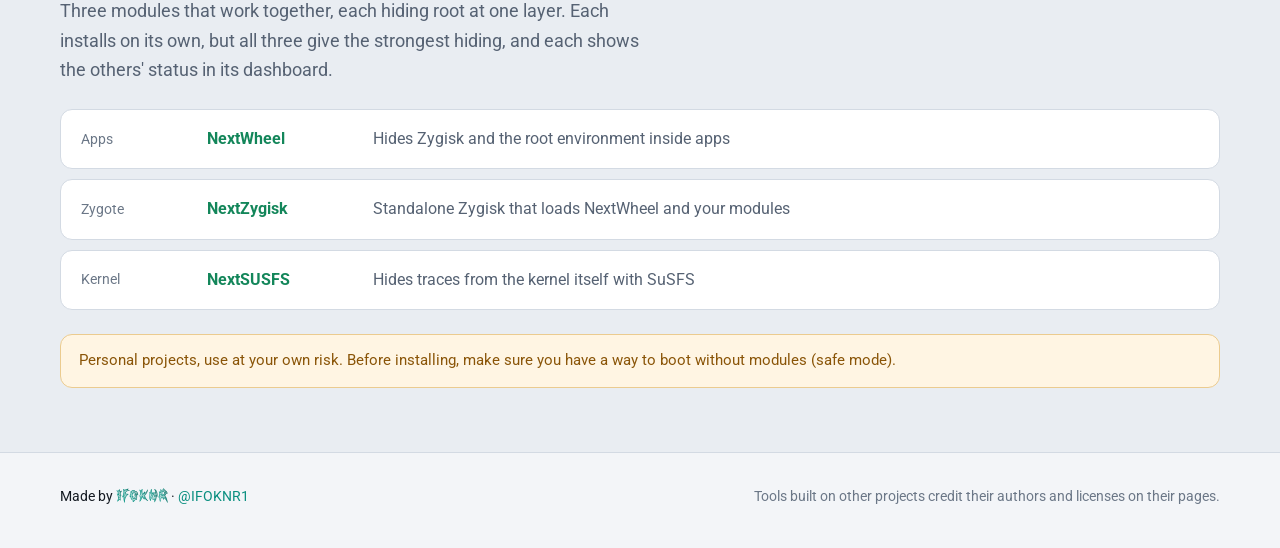
==== commit 9a8d87c2: "IFOKNR's new mark next to the name and as the favicon: IF in the Prixma lettering on the circuit boa" ====
--- a/site/index.html
+++ b/site/index.html
@@ -8,7 +8,7 @@
   <meta name="theme-color" content="#0e1116">
   <meta property="og:title" content="IFOKNR Tools">
   <meta property="og:description" content="Root hiding, performance and flashing tools for Android.">
-  <link rel="icon" href="assets/img/favicon.svg" type="image/svg+xml">
+  <link rel="icon" href="assets/img/favicon.svg?v=2" type="image/svg+xml">
   <link rel="stylesheet" href="assets/style.css">
   <script src="assets/boot.js"></script>
 </head>
@@ -18,7 +18,7 @@
   <header class="top">
     <div class="wrap top-row">
       <a class="brand" href="#" aria-label="IFOKNR">
-        <span class="brand-mark" aria-hidden="true">IF</span>
+        <img class="brand-mark" src="assets/img/ifoknr-mark.svg?v=1" alt="">
         <span class="brand-name"><img class="sig sig-dark" src="assets/img/ifoknr-dark.svg" alt="IFOKNR"><img class="sig sig-light" src="assets/img/ifoknr-light.svg" alt="IFOKNR"></span>
       </a>
       <nav class="top-nav" aria-label="Main">
--- a/site/assets/style.css
+++ b/site/assets/style.css
@@ -86,7 +86,7 @@
 .sig-light, :root[data-theme="light"] .sig-dark { display: none; }
 :root[data-theme="light"] .sig-light { display: block; }
 :root[data-theme="light"] .sig-link .sig-light { display: inline-block; }
-.brand-mark { display: grid; place-items: center; width: 34px; height: 34px; border-radius: 10px; background: var(--accent); color: var(--accent-ink); font-size: 13px; font-weight: 900; letter-spacing: 0; direction: ltr; }
+.brand-mark { display: block; width: 34px; height: 34px; border-radius: 8px; flex: none; }
 .top-nav { display: flex; gap: 4px; margin-inline-start: auto; }
 .top-nav a { color: var(--dim); padding: 8px 12px; border-radius: 9px; font-size: 15px; }
 .top-nav a:hover { color: var(--text); background: var(--raised); text-decoration: none; }
@@ -158,6 +158,10 @@
 .title { min-width: 0; }
 .card h3 { font-size: 22px; font-weight: 800; direction: ltr; text-align: start; unicode-bidi: isolate; }
 .card h3 .hl { color: var(--tool); }
+/* Tool names in the Prixma Bold Italic lettering, as outlines; one picture per theme. */
+.card h3 .name { display: block; height: 27px; width: auto; max-width: 100%; }
+.card h3 .name-light, :root[data-theme="light"] .card h3 .name-dark { display: none; }
+:root[data-theme="light"] .card h3 .name-light { display: block; }
 :root[data-theme="light"] .card h3 .hl { filter: brightness(.72) saturate(1.2); }
 :root[data-theme="light"] .logo { color: color-mix(in srgb, var(--tool) 70%, #000); }
 .tagline { margin: 2px 0 0; color: var(--dim); font-size: 14.5px; line-height: 1.5; }
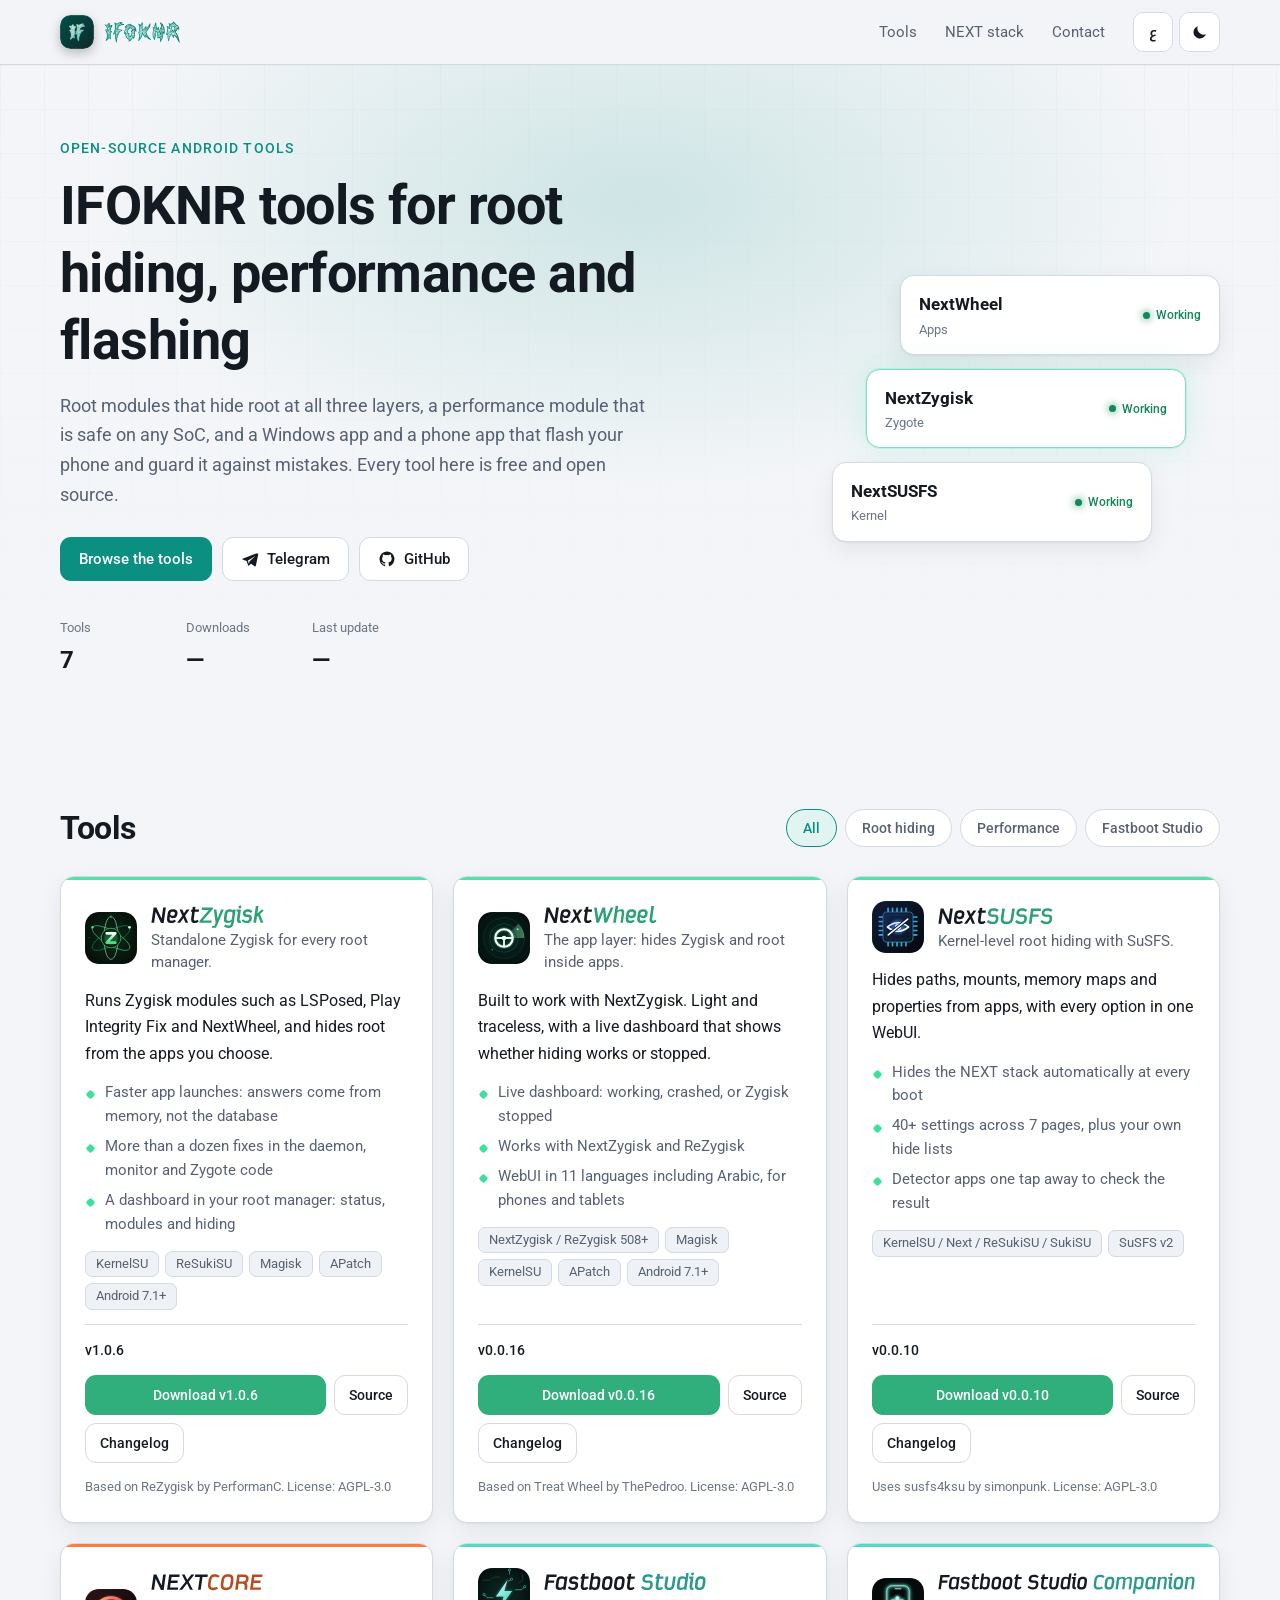
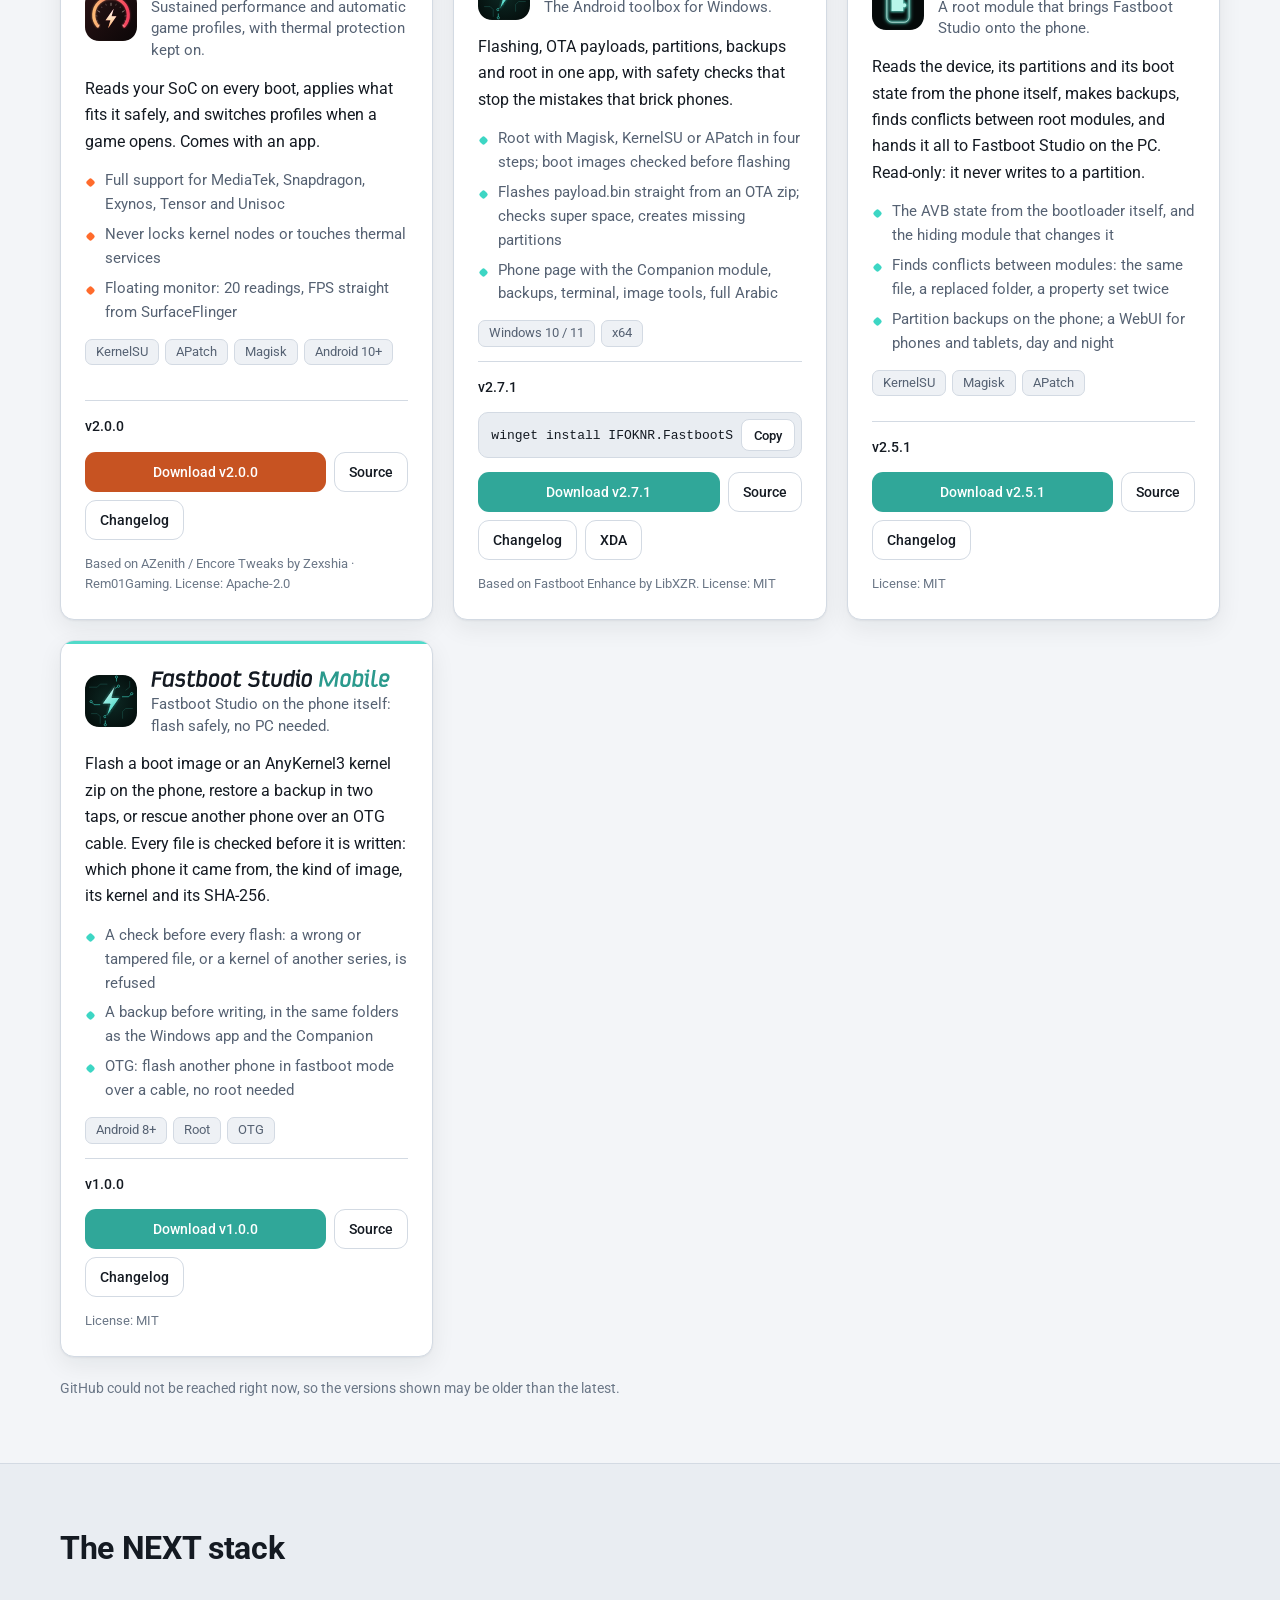
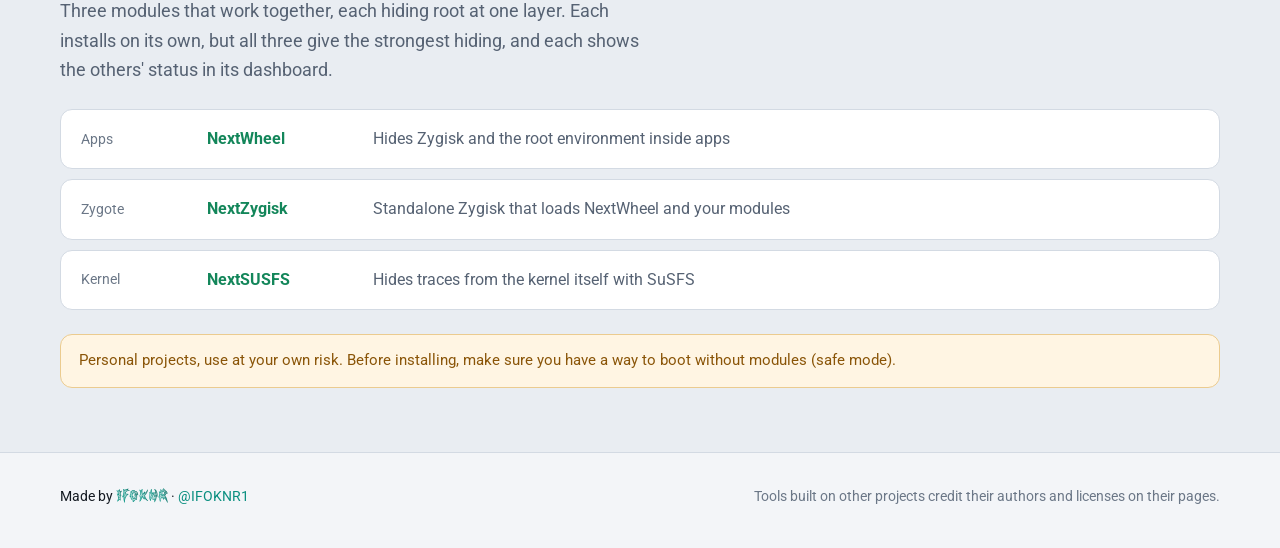
==== commit acfc42f2: "IFOKNR's mark as in the About design: IF in the Swamp Ninja lettering on a soft teal tile" ====
--- a/site/index.html
+++ b/site/index.html
@@ -8,7 +8,7 @@
   <meta name="theme-color" content="#0e1116">
   <meta property="og:title" content="IFOKNR Tools">
   <meta property="og:description" content="Root hiding, performance and flashing tools for Android.">
-  <link rel="icon" href="assets/img/favicon.svg?v=2" type="image/svg+xml">
+  <link rel="icon" href="assets/img/favicon.svg?v=3" type="image/svg+xml">
   <link rel="stylesheet" href="assets/style.css">
   <script src="assets/boot.js"></script>
 </head>
@@ -18,7 +18,7 @@
   <header class="top">
     <div class="wrap top-row">
       <a class="brand" href="#" aria-label="IFOKNR">
-        <img class="brand-mark" src="assets/img/ifoknr-mark.svg?v=1" alt="">
+        <img class="brand-mark" src="assets/img/ifoknr-mark.svg?v=2" alt="">
         <span class="brand-name"><img class="sig sig-dark" src="assets/img/ifoknr-dark.svg" alt="IFOKNR"><img class="sig sig-light" src="assets/img/ifoknr-light.svg" alt="IFOKNR"></span>
       </a>
       <nav class="top-nav" aria-label="Main">
--- a/site/assets/style.css
+++ b/site/assets/style.css
@@ -86,7 +86,7 @@
 .sig-light, :root[data-theme="light"] .sig-dark { display: none; }
 :root[data-theme="light"] .sig-light { display: block; }
 :root[data-theme="light"] .sig-link .sig-light { display: inline-block; }
-.brand-mark { display: block; width: 34px; height: 34px; border-radius: 8px; flex: none; }
+.brand-mark { display: block; width: 34px; height: 34px; border-radius: 10px; flex: none; box-shadow: 0 4px 12px rgba(0,0,0,.25); }
 .top-nav { display: flex; gap: 4px; margin-inline-start: auto; }
 .top-nav a { color: var(--dim); padding: 8px 12px; border-radius: 9px; font-size: 15px; }
 .top-nav a:hover { color: var(--text); background: var(--raised); text-decoration: none; }
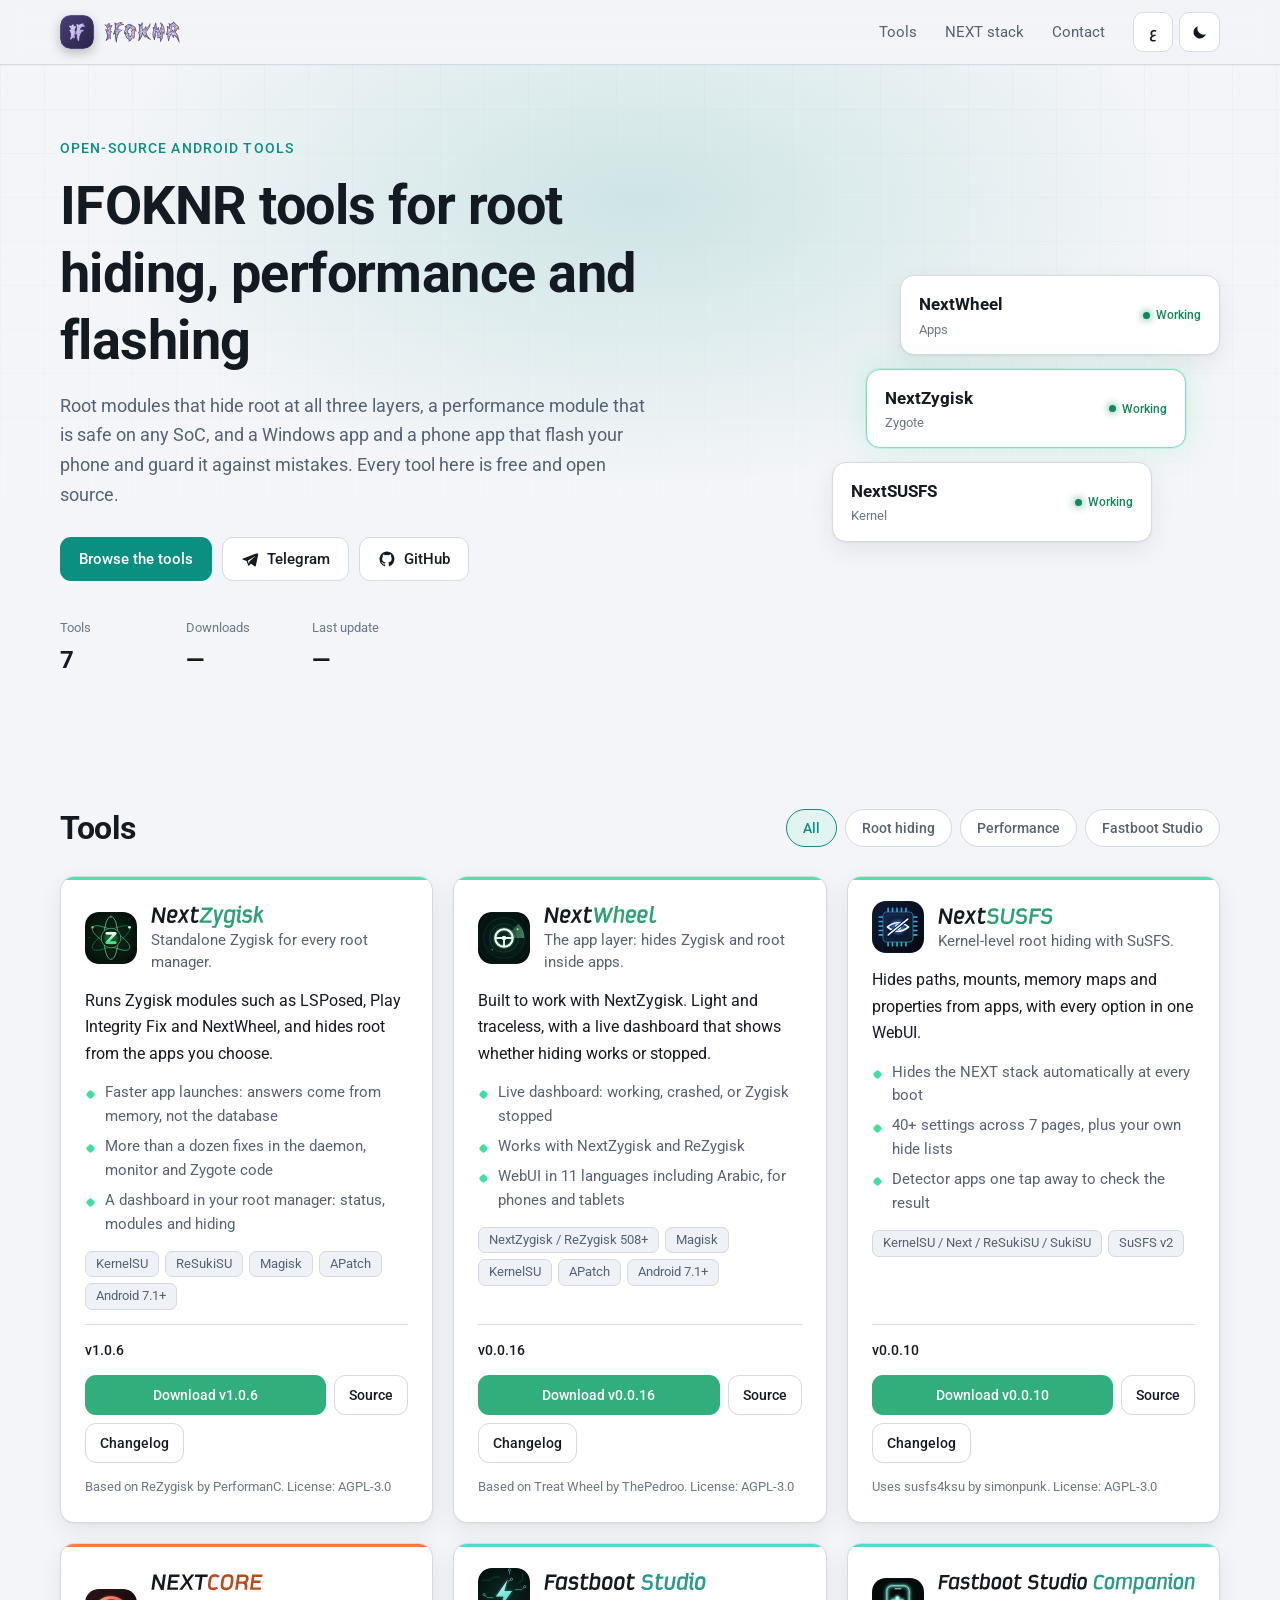
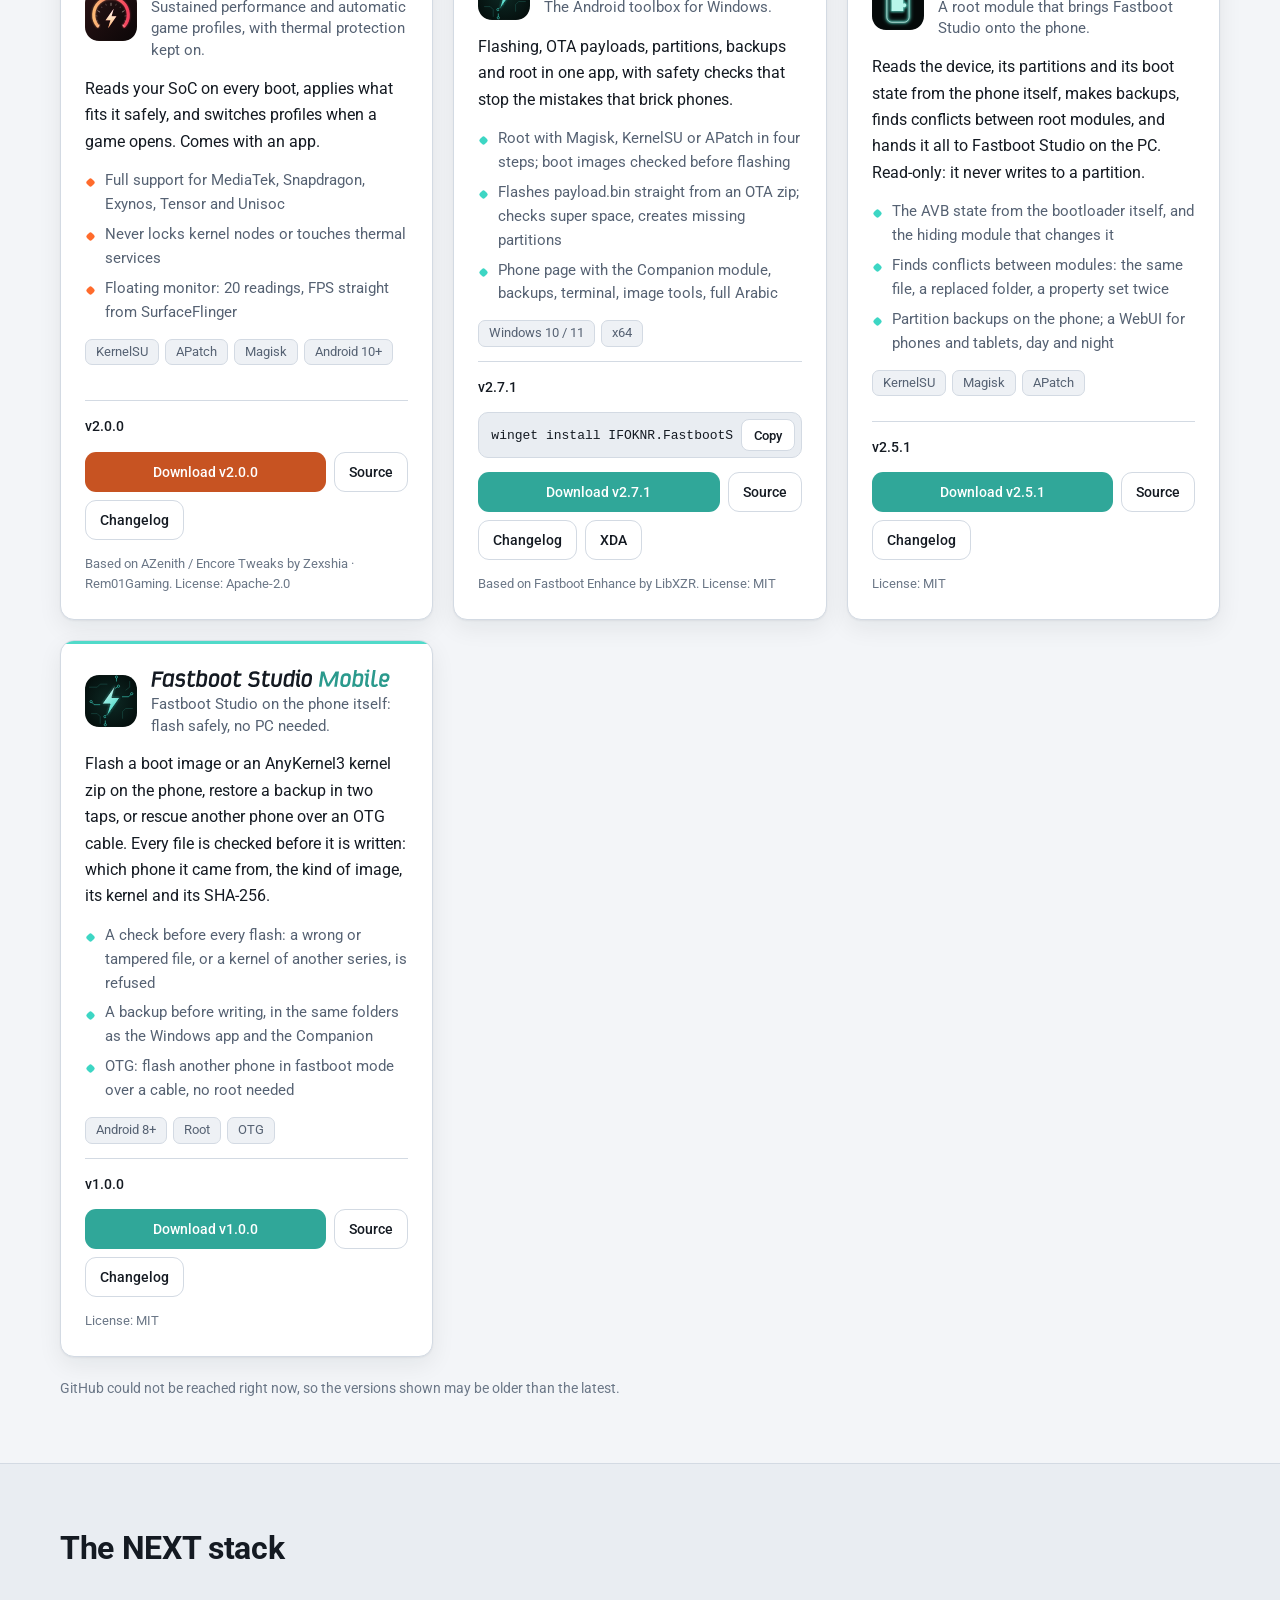
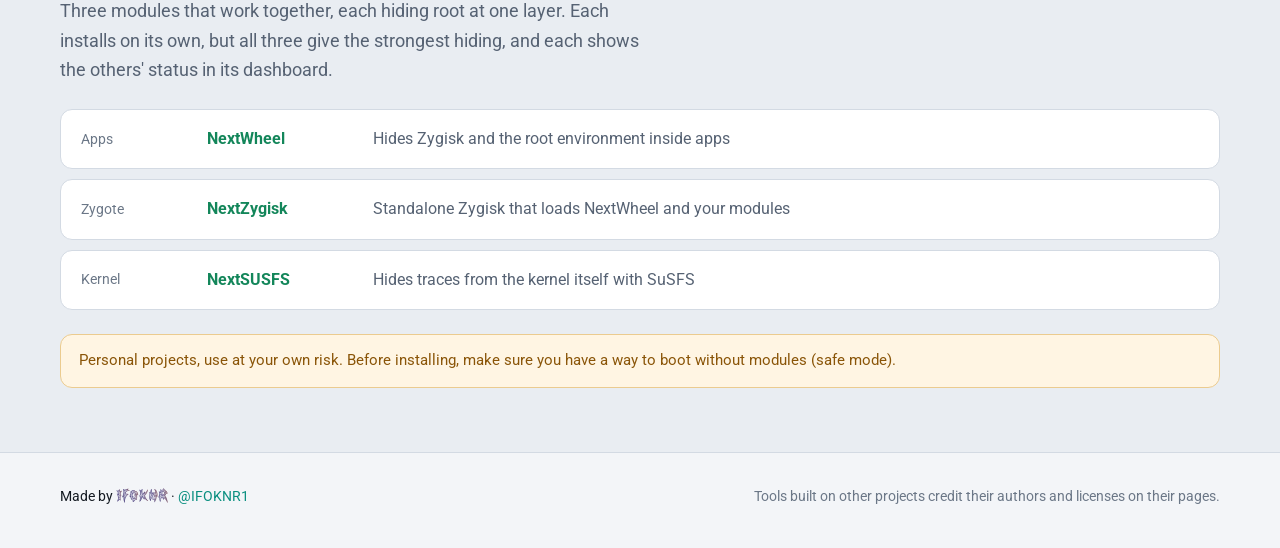
==== commit 4a091735: "IFOKNR's mark and lettering in the About design's colours: lilac to violet to rose" ====
--- a/site/index.html
+++ b/site/index.html
@@ -8,7 +8,7 @@
   <meta name="theme-color" content="#0e1116">
   <meta property="og:title" content="IFOKNR Tools">
   <meta property="og:description" content="Root hiding, performance and flashing tools for Android.">
-  <link rel="icon" href="assets/img/favicon.svg?v=3" type="image/svg+xml">
+  <link rel="icon" href="assets/img/favicon.svg?v=4" type="image/svg+xml">
   <link rel="stylesheet" href="assets/style.css">
   <script src="assets/boot.js"></script>
 </head>
@@ -18,8 +18,8 @@
   <header class="top">
     <div class="wrap top-row">
       <a class="brand" href="#" aria-label="IFOKNR">
-        <img class="brand-mark" src="assets/img/ifoknr-mark.svg?v=2" alt="">
-        <span class="brand-name"><img class="sig sig-dark" src="assets/img/ifoknr-dark.svg" alt="IFOKNR"><img class="sig sig-light" src="assets/img/ifoknr-light.svg" alt="IFOKNR"></span>
+        <img class="brand-mark" src="assets/img/ifoknr-mark.svg?v=3" alt="">
+        <span class="brand-name"><img class="sig sig-dark" src="assets/img/ifoknr-dark.svg?v=2" alt="IFOKNR"><img class="sig sig-light" src="assets/img/ifoknr-light.svg?v=2" alt="IFOKNR"></span>
       </a>
       <nav class="top-nav" aria-label="Main">
         <a href="#tools" data-i18n="nav_tools"></a>
@@ -105,7 +105,7 @@
 
   <footer class="foot">
     <div class="wrap foot-row">
-      <p><span data-i18n="foot_by"></span> <a class="sig-link" href="https://github.com/ifoknr" target="_blank" rel="noopener"><img class="sig sig-dark" src="assets/img/ifoknr-dark.svg" alt="IFOKNR"><img class="sig sig-light" src="assets/img/ifoknr-light.svg" alt="IFOKNR"></a> · <a href="https://t.me/IFOKNR1" target="_blank" rel="noopener">@IFOKNR1</a></p>
+      <p><span data-i18n="foot_by"></span> <a class="sig-link" href="https://github.com/ifoknr" target="_blank" rel="noopener"><img class="sig sig-dark" src="assets/img/ifoknr-dark.svg?v=2" alt="IFOKNR"><img class="sig sig-light" src="assets/img/ifoknr-light.svg?v=2" alt="IFOKNR"></a> · <a href="https://t.me/IFOKNR1" target="_blank" rel="noopener">@IFOKNR1</a></p>
       <p class="muted" data-i18n="foot_credit"></p>
     </div>
   </footer>
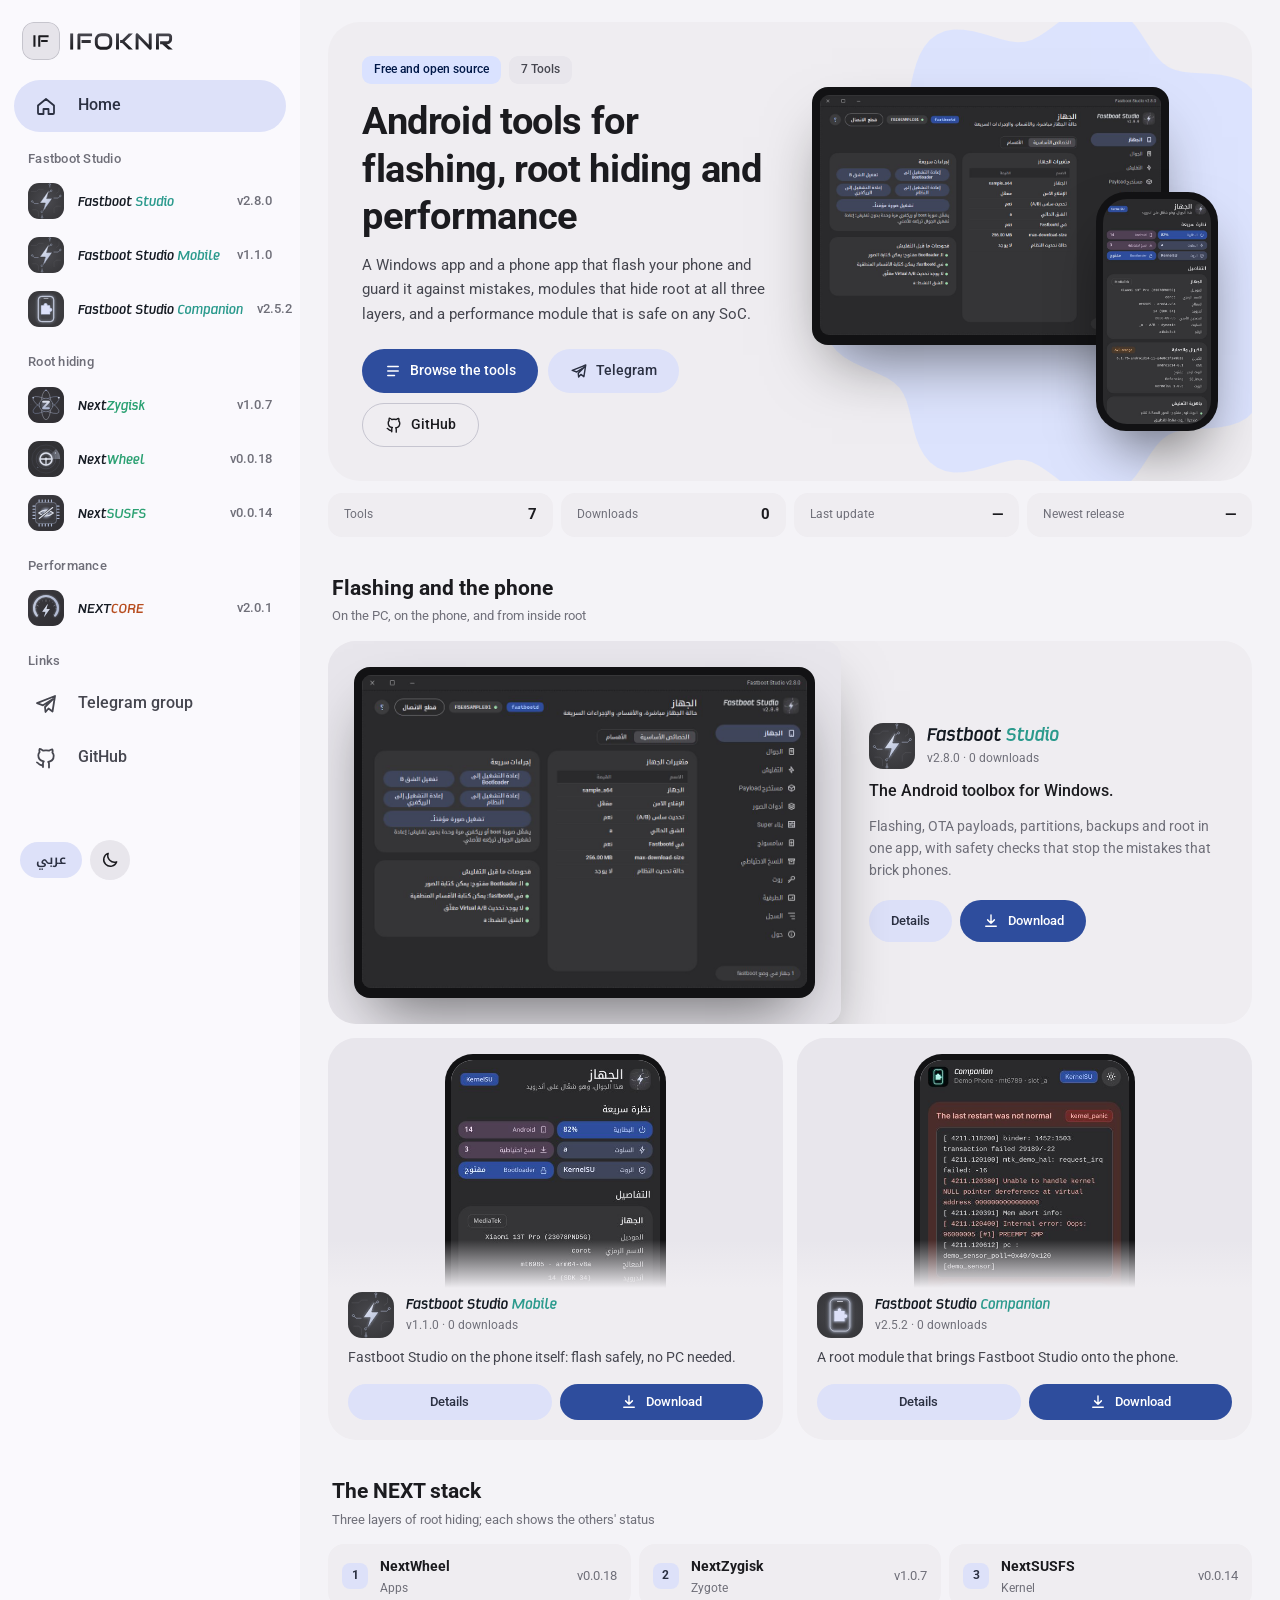
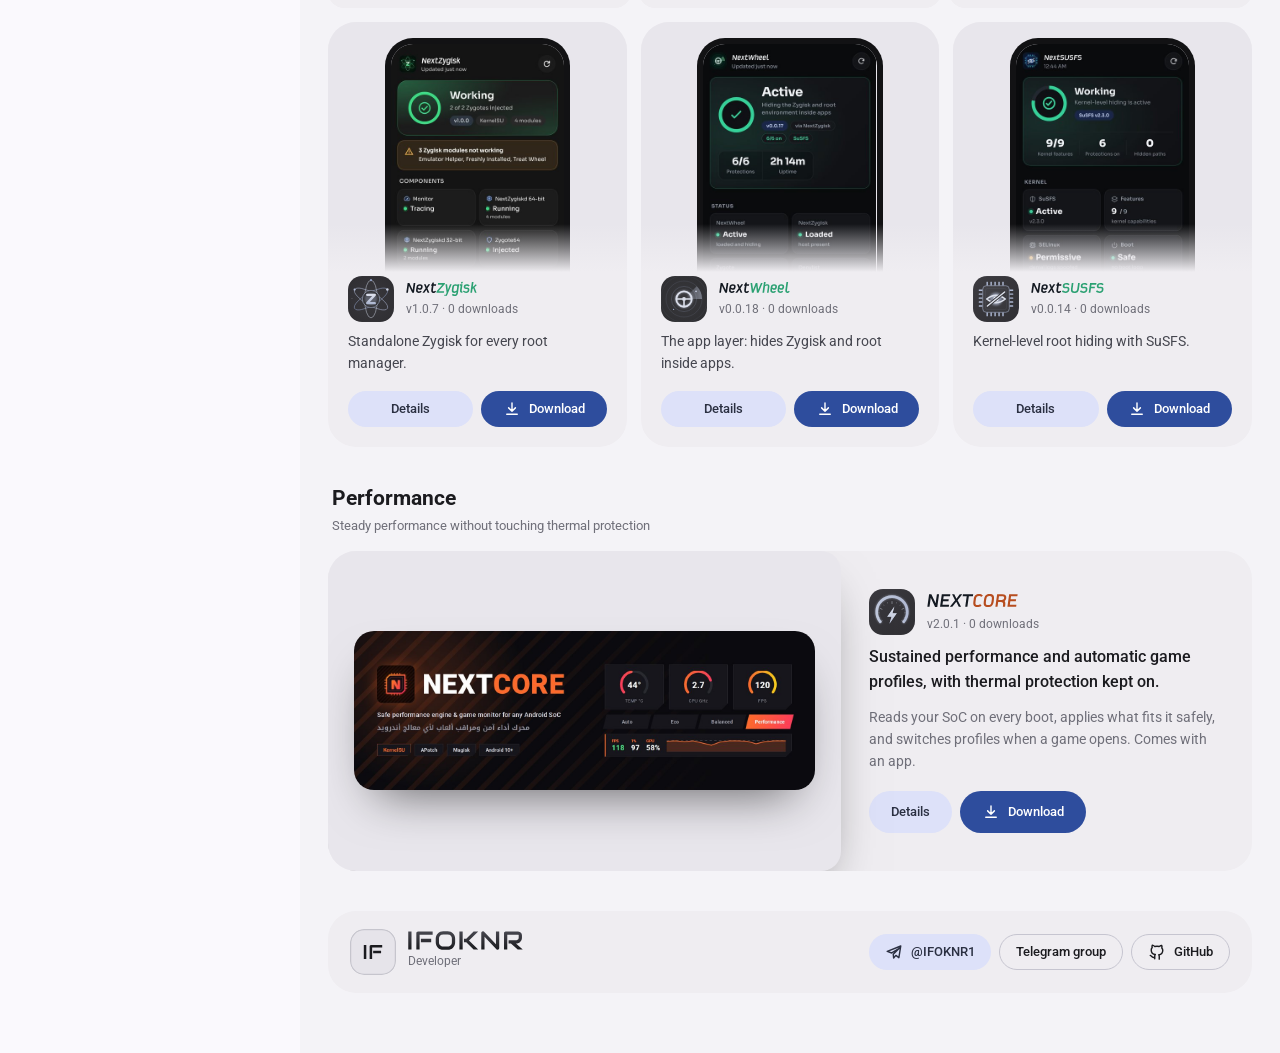
==== commit 63a8215a: "Site: the new design (menu per tool, self-playing videos), grey icons, new IFOKNR mark and name, lat" ====
--- a/site/index.html
+++ b/site/index.html
@@ -4,143 +4,41 @@
   <meta charset="utf-8">
   <meta name="viewport" content="width=device-width, initial-scale=1">
   <title>IFOKNR Tools</title>
-  <meta name="description" content="IFOKNR — Android tools: NextZygisk, NextWheel, NextSUSFS, NextCore, Fastboot Studio.">
-  <meta name="theme-color" content="#0e1116">
+  <meta name="description" content="IFOKNR — Android tools: Fastboot Studio, NextZygisk, NextWheel, NextSUSFS, NextCore.">
+  <meta name="theme-color" content="#202022">
   <meta property="og:title" content="IFOKNR Tools">
-  <meta property="og:description" content="Root hiding, performance and flashing tools for Android.">
-  <link rel="icon" href="assets/img/favicon.svg?v=4" type="image/svg+xml">
+  <meta property="og:description" content="Flashing, root hiding and performance tools for Android.">
+  <link rel="icon" href="assets/img/favicon.svg?v=5" type="image/svg+xml">
   <link rel="stylesheet" href="assets/style.css">
   <script src="assets/boot.js"></script>
 </head>
 <body>
-  <a class="skip" href="#tools" data-i18n="skip"></a>
+  <a class="skip" href="#page" data-i18n="skip"></a>
+  <div class="shell">
+    <aside class="rail" aria-label="Menu" data-i18n-label="menu">
+      <a class="brand" href="#home" aria-label="IFOKNR"><img class="mark sig-dark" src="assets/img/ifoknr-mark.svg?v=4" alt=""><img class="mark sig-light" src="assets/img/ifoknr-mark-light.svg?v=4" alt=""><span class="brand-name"><img class="sig sig-dark" src="assets/img/ifoknr-dark.svg?v=4" alt=""><img class="sig sig-light" src="assets/img/ifoknr-light.svg?v=4" alt=""></span></a>
+      <nav class="menu" id="menu"></nav>
+      <div class="rail-foot">
+        <button class="pill-btn tonal small" type="button" data-act="lang"></button>
+        <button class="icon-btn" type="button" data-act="theme" aria-label="Theme" data-i18n-label="theme"><svg class="i-sun" viewBox="0 0 24 24" aria-hidden="true"><circle cx="12" cy="12" r="4.2"/><path d="M12 2.5v2.2M12 19.3v2.2M4.6 4.6l1.6 1.6M17.8 17.8l1.6 1.6M2.5 12h2.2M19.3 12h2.2M4.6 19.4l1.6-1.6M17.8 6.2l1.6-1.6"/></svg><svg class="i-moon" viewBox="0 0 24 24" aria-hidden="true"><path d="M20 14.2A8 8 0 0 1 9.8 4a8 8 0 1 0 10.2 10.2z"/></svg></button>
+      </div>
+    </aside>
 
-  <header class="top">
-    <div class="wrap top-row">
-      <a class="brand" href="#" aria-label="IFOKNR">
-        <img class="brand-mark" src="assets/img/ifoknr-mark.svg?v=3" alt="">
-        <span class="brand-name"><img class="sig sig-dark" src="assets/img/ifoknr-dark.svg?v=2" alt="IFOKNR"><img class="sig sig-light" src="assets/img/ifoknr-light.svg?v=2" alt="IFOKNR"></span>
-      </a>
-      <nav class="top-nav" aria-label="Main">
-        <a href="#tools" data-i18n="nav_tools"></a>
-        <a href="#stack" data-i18n="nav_stack"></a>
-        <a href="https://t.me/IFOKNR1" target="_blank" rel="noopener" data-i18n="nav_contact"></a>
-      </nav>
-      <div class="top-actions">
-        <button class="icon-btn" id="lang-btn" type="button" aria-label="Language">
-          <span class="lang-label"></span>
-        </button>
-        <button class="icon-btn" id="theme-btn" type="button" aria-label="Theme">
-          <svg class="i-sun" viewBox="0 0 24 24" aria-hidden="true"><circle cx="12" cy="12" r="4.2"/><path d="M12 2.5v2.2M12 19.3v2.2M4.6 4.6l1.6 1.6M17.8 17.8l1.6 1.6M2.5 12h2.2M19.3 12h2.2M4.6 19.4l1.6-1.6M17.8 6.2l1.6-1.6"/></svg>
-          <svg class="i-moon" viewBox="0 0 24 24" aria-hidden="true"><path d="M20 14.2A8 8 0 0 1 9.8 4a8 8 0 1 0 10.2 10.2z"/></svg>
-        </button>
+    <header class="appbar">
+      <a class="brand" href="#home" aria-label="IFOKNR"><img class="mark sig-dark" src="assets/img/ifoknr-mark.svg?v=4" alt=""><img class="mark sig-light" src="assets/img/ifoknr-mark-light.svg?v=4" alt=""><span class="brand-name"><img class="sig sig-dark" src="assets/img/ifoknr-dark.svg?v=4" alt=""><img class="sig sig-light" src="assets/img/ifoknr-light.svg?v=4" alt=""></span></a>
+      <div class="appbar-actions">
+        <button class="icon-btn" type="button" data-act="theme" aria-label="Theme" data-i18n-label="theme"><svg class="i-sun" viewBox="0 0 24 24" aria-hidden="true"><circle cx="12" cy="12" r="4.2"/><path d="M12 2.5v2.2M12 19.3v2.2M4.6 4.6l1.6 1.6M17.8 17.8l1.6 1.6M2.5 12h2.2M19.3 12h2.2M4.6 19.4l1.6-1.6M17.8 6.2l1.6-1.6"/></svg><svg class="i-moon" viewBox="0 0 24 24" aria-hidden="true"><path d="M20 14.2A8 8 0 0 1 9.8 4a8 8 0 1 0 10.2 10.2z"/></svg></button>
+        <button class="icon-btn" type="button" data-act="menu" aria-label="Menu" data-i18n-label="menu"><svg viewBox="0 0 24 24" aria-hidden="true"><path d="M4 7h16M4 12h16M4 17h16"/></svg></button>
       </div>
-    </div>
-  </header>
+    </header>
 
-  <main>
-    <section class="hero">
-      <div class="wrap hero-grid">
-        <div class="hero-text">
-          <p class="eyebrow" data-i18n="eyebrow"></p>
-          <h1 data-i18n="hero_title"></h1>
-          <p class="lead" data-i18n="hero_lead"></p>
-          <div class="hero-cta">
-            <a class="btn btn-primary" href="#tools" data-i18n="cta_tools"></a>
-            <a class="btn btn-ghost" href="https://t.me/IFOKNR1" target="_blank" rel="noopener">
-              <svg viewBox="0 0 24 24" aria-hidden="true"><path d="M21.5 4.2 2.9 11.4c-1.3.5-1.3 1.2-.2 1.6l4.8 1.5 1.8 5.6c.2.6.4.8.9.8.4 0 .6-.2.9-.5l2.3-2.2 4.7 3.5c.9.5 1.5.2 1.7-.8l3.1-14.6c.3-1.3-.5-1.9-1.4-1.5zM9 14.2l9-5.7c.4-.3.8-.1.5.2l-7.4 6.7-.3 3.1L9 14.2z"/></svg>
-              <span>Telegram</span>
-            </a>
-            <a class="btn btn-ghost" href="https://github.com/ifoknr" target="_blank" rel="noopener">
-              <svg viewBox="0 0 24 24" aria-hidden="true"><path d="M12 2a10 10 0 0 0-3.2 19.5c.5.1.7-.2.7-.5v-1.7c-2.8.6-3.4-1.3-3.4-1.3-.5-1.2-1.1-1.5-1.1-1.5-.9-.6.1-.6.1-.6 1 .1 1.5 1 1.5 1 .9 1.5 2.4 1.1 2.9.8.1-.6.4-1.1.6-1.3-2.2-.3-4.6-1.1-4.6-5 0-1.1.4-2 1-2.7-.1-.3-.4-1.3.1-2.7 0 0 .8-.3 2.8 1a9.6 9.6 0 0 1 5 0c1.9-1.3 2.8-1 2.8-1 .5 1.4.2 2.4.1 2.7.6.7 1 1.6 1 2.7 0 3.9-2.4 4.7-4.6 5 .4.3.7.9.7 1.9V21c0 .3.2.6.7.5A10 10 0 0 0 12 2z"/></svg>
-              <span>GitHub</span>
-            </a>
-          </div>
-          <dl class="stats">
-            <div><dt data-i18n="stat_tools"></dt><dd id="stat-tools">6</dd></div>
-            <div><dt data-i18n="stat_downloads"></dt><dd id="stat-downloads">—</dd></div>
-            <div><dt data-i18n="stat_updated"></dt><dd id="stat-updated">—</dd></div>
-          </dl>
-        </div>
+    <main id="page" tabindex="-1"></main>
+  </div>
 
-        <div class="stack-visual" aria-hidden="true">
-          <div class="layer" data-layer="apps"><b>NextWheel</b><small data-i18n="layer_apps"></small><i class="ok"></i></div>
-          <div class="layer" data-layer="zygote"><b>NextZygisk</b><small data-i18n="layer_zygote"></small><i class="ok"></i></div>
-          <div class="layer" data-layer="kernel"><b>NextSUSFS</b><small data-i18n="layer_kernel"></small><i class="ok"></i></div>
-        </div>
-      </div>
-    </section>
+  <div class="scrim" data-act="close"></div>
+  <div class="sheet" role="dialog" aria-label="Menu" data-i18n-label="menu"><div class="grab"></div><nav class="menu" id="menu-sheet"></nav><div class="sheet-foot"><button class="pill-btn tonal" type="button" data-act="lang"></button></div></div>
 
-    <section class="section" id="tools" aria-labelledby="tools-title">
-      <div class="wrap">
-        <div class="section-head">
-          <h2 id="tools-title" data-i18n="tools_title"></h2>
-          <div class="filters" role="group" aria-label="Filter">
-            <button type="button" class="chip" data-filter="all" data-i18n="f_all" aria-pressed="true"></button>
-            <button type="button" class="chip" data-filter="hide" data-i18n="f_hide" aria-pressed="false"></button>
-            <button type="button" class="chip" data-filter="perf" data-i18n="f_perf" aria-pressed="false"></button>
-            <button type="button" class="chip" data-filter="pc" data-i18n="f_pc" aria-pressed="false"></button>
-          </div>
-        </div>
-        <div class="grid" id="grid"></div>
-        <p class="note" id="api-note" hidden data-i18n="api_note"></p>
-      </div>
-    </section>
-
-    <section class="section section-alt" id="stack" aria-labelledby="stack-title">
-      <div class="wrap">
-        <div class="section-head">
-          <h2 id="stack-title" data-i18n="stack_title"></h2>
-        </div>
-        <p class="lead narrow" data-i18n="stack_lead"></p>
-        <ol class="stack-table">
-          <li><span class="tier" data-i18n="layer_apps"></span><a href="#tool-nextwheel">NextWheel</a><span data-i18n="stack_apps"></span></li>
-          <li><span class="tier" data-i18n="layer_zygote"></span><a href="#tool-nextzygisk">NextZygisk</a><span data-i18n="stack_zygote"></span></li>
-          <li><span class="tier" data-i18n="layer_kernel"></span><a href="#tool-nextsusfs">NextSUSFS</a><span data-i18n="stack_kernel"></span></li>
-        </ol>
-        <p class="warn" data-i18n="stack_warn"></p>
-      </div>
-    </section>
-  </main>
-
-  <footer class="foot">
-    <div class="wrap foot-row">
-      <p><span data-i18n="foot_by"></span> <a class="sig-link" href="https://github.com/ifoknr" target="_blank" rel="noopener"><img class="sig sig-dark" src="assets/img/ifoknr-dark.svg?v=2" alt="IFOKNR"><img class="sig sig-light" src="assets/img/ifoknr-light.svg?v=2" alt="IFOKNR"></a> · <a href="https://t.me/IFOKNR1" target="_blank" rel="noopener">@IFOKNR1</a></p>
-      <p class="muted" data-i18n="foot_credit"></p>
-    </div>
-  </footer>
-
-  <template id="card-tpl">
-    <article class="card">
-      <div class="card-head">
-        <div class="logo"></div>
-        <div class="title">
-          <h3></h3>
-          <p class="tagline"></p>
-        </div>
-      </div>
-      <p class="about"></p>
-      <ul class="points"></ul>
-      <ul class="needs"></ul>
-      <div class="meta">
-        <span class="version"></span>
-        <span class="date"></span>
-        <span class="dl"></span>
-      </div>
-      <div class="winget" hidden>
-        <code></code>
-        <button type="button" class="copy"></button>
-      </div>
-      <div class="actions">
-        <a class="btn btn-primary download" target="_blank" rel="noopener"></a>
-        <a class="btn btn-ghost source" target="_blank" rel="noopener"></a>
-        <a class="btn btn-ghost changes" target="_blank" rel="noopener"></a>
-      </div>
-      <p class="credit"></p>
-    </article>
-  </template>
-
-  <!-- The image build puts tools.json here, which saves the page a trip to the server; empty, app.js fetches it. -->
+  <noscript><p class="noscript">IFOKNR Tools: <a href="https://github.com/ifoknr">github.com/ifoknr</a> · <a href="https://t.me/BeNeXTBrO">t.me/BeNeXTBrO</a></p></noscript>
   <script type="application/json" id="tools-data">
 </script>
   <script src="assets/app.js"></script>
--- a/site/assets/style.css
+++ b/site/assets/style.css
@@ -1,225 +1,244 @@
-@font-face { font-family: "Roboto"; src: url("fonts/Roboto-Regular.woff") format("woff"); font-weight: 400; font-display: swap; }
-@font-face { font-family: "Roboto"; src: url("fonts/Roboto-Medium.woff") format("woff"); font-weight: 500 600; font-display: swap; }
-@font-face { font-family: "Roboto"; src: url("fonts/Roboto-Bold.woff") format("woff"); font-weight: 700 900; font-display: swap; }
-@font-face { font-family: "Noto Kufi Arabic"; src: url("fonts/NotoKufiArabic-Regular.woff") format("woff"); font-weight: 400; font-display: swap; unicode-range: U+0600-06FF, U+0750-077F, U+FB50-FDFF, U+FE70-FEFF; }
-@font-face { font-family: "Noto Kufi Arabic"; src: url("fonts/NotoKufiArabic-SemiBold.woff") format("woff"); font-weight: 500 600; font-display: swap; unicode-range: U+0600-06FF, U+0750-077F, U+FB50-FDFF, U+FE70-FEFF; }
-@font-face { font-family: "Noto Kufi Arabic"; src: url("fonts/NotoKufiArabic-Bold.woff") format("woff"); font-weight: 700 900; font-display: swap; unicode-range: U+0600-06FF, U+0750-077F, U+FB50-FDFF, U+FE70-FEFF; }
-
-/* Same palette as Fastboot Studio. */
-:root {
-  --bg: #0e1116;
-  --rail: #0a0d12;
-  --surface: #161a21;
-  --raised: #1d222b;
-  --hover: #252c37;
-  --line: #2a313c;
-  --text: #e8ecf2;
-  --dim: #9aa6b6;
-  --faint: #7c8899;
-  --accent: #3dd6c4;
-  --accent-ink: #0a0d12;
-  --accent-soft: #10251f;
-  --warn: #f0b341;
-  --warn-soft: #1c1710;
-  --warn-line: #5c4320;
-  --ok: #5bd97a;
-  --shadow: 0 1px 0 rgba(255,255,255,.03) inset, 0 12px 32px rgba(0,0,0,.35);
-  --radius: 14px;
-  --font: "Roboto", "Noto Kufi Arabic", system-ui, -apple-system, "Segoe UI", sans-serif;
-  --mono: ui-monospace, "Cascadia Mono", Consolas, monospace;
-  color-scheme: dark;
+@font-face{font-family:Roboto;src:url(fonts/Roboto-Regular.woff) format("woff");font-display:swap;font-weight:400}
+@font-face{font-family:Roboto;src:url(fonts/Roboto-Medium.woff) format("woff");font-display:swap;font-weight:500}
+@font-face{font-family:Roboto;src:url(fonts/Roboto-Bold.woff) format("woff");font-display:swap;font-weight:700}
+@font-face{font-family:Kufi;src:url(fonts/NotoKufiArabic-Regular.woff) format("woff");font-display:swap;font-weight:400}
+@font-face{font-family:Kufi;src:url(fonts/NotoKufiArabic-SemiBold.woff) format("woff");font-display:swap;font-weight:500 600}
+@font-face{font-family:Kufi;src:url(fonts/NotoKufiArabic-Bold.woff) format("woff");font-display:swap;font-weight:700}
+
+/* Material 3 Expressive, muted: the same colours as the apps */
+:root{
+  --bg:#202022;--surf:#2a2a2c;--c1:#303033;--c2:#38383b;--c3:#434347;--line:#4a4a4f;
+  --tx:#e5e3e8;--tx2:#c4c4cb;--tx3:#8f8f95;
+  --acc:#a8c4ff;--on-acc:#152c5e;
+  --pc:#343b50;--on-pc:#dce3ff;
+  --sl:#3f455a;--on-sl:#dde1f9;
+  --mv:#4f4053;--on-mv:#f6dbf8;
+  --sel:#414a6b;--ok:#9bd8a6;--warn:#f3c77a;
+  --r-xl:32px;--r-l:28px;--r-m:20px;--r-s:12px;
+  color-scheme:dark;
 }
-:root[data-theme="light"] {
-  --bg: #f3f5f8;
-  --rail: #e9edf2;
-  --surface: #ffffff;
-  --raised: #eef1f5;
-  --hover: #e3e8ee;
-  --line: #d3dae3;
-  --text: #141a22;
-  --dim: #566273;
-  --faint: #6b7787;
-  --accent: #0b8f80;
-  --accent-ink: #ffffff;
-  --accent-soft: #e2f4f1;
-  --warn: #8a5508;
-  --warn-soft: #fff5e3;
-  --warn-line: #ebcb8f;
-  --ok: #23904a;
-  --shadow: 0 1px 2px rgba(20,26,34,.05), 0 8px 24px rgba(20,26,34,.07);
-  color-scheme: light;
+[data-theme=light]{
+  --bg:#f4f3f7;--surf:#faf9fd;--c1:#efedf1;--c2:#e8e6ec;--c3:#e0dee5;--line:#c6c5d0;
+  --tx:#1b1b1f;--tx2:#45464f;--tx3:#6f6f79;
+  --acc:#2e4d9d;--on-acc:#fff;
+  --pc:#dae2ff;--on-pc:#001848;
+  --sl:#dde1f9;--on-sl:#2b3042;
+  --mv:#f6dbf8;--on-mv:#30183a;
+  --sel:#dde1f9;--ok:#2e7d46;--warn:#8a5a00;
+  color-scheme:light;
 }
-
-*, *::before, *::after { box-sizing: border-box; }
-html { scroll-behavior: smooth; -webkit-text-size-adjust: 100%; }
-body {
-  margin: 0;
-  background: var(--bg);
-  color: var(--text);
-  font: 400 16px/1.65 var(--font);
-  -webkit-font-smoothing: antialiased;
-  overflow-x: hidden;
+*{box-sizing:border-box}
+html,body{margin:0}
+body{background:var(--bg);color:var(--tx);font:400 15px/1.65 Roboto,Kufi,system-ui,sans-serif;-webkit-font-smoothing:antialiased}
+[dir=rtl] body{font-family:Kufi,Roboto,system-ui,sans-serif;font-size:14.5px}
+a{color:inherit;text-decoration:none}
+button{font:inherit;color:inherit;cursor:pointer;border:0;background:none}
+img,video{display:block;max-width:100%}
+h1,h2,h3,p{margin:0}
+.sig-light{display:none}[data-theme=light] .sig-dark{display:none}[data-theme=light] .sig-light{display:block}
+
+/* shell: a navigation rail beside the page, like the Windows app */
+.shell{display:grid;grid-template-columns:300px minmax(0,1fr);min-height:100vh;background:linear-gradient(to left,var(--surf) 300px,transparent 300px)}
+[dir=ltr] .shell{background:linear-gradient(to right,var(--surf) 300px,transparent 300px)}
+.rail{position:sticky;top:0;height:100vh;display:flex;flex-direction:column;gap:6px;padding:18px 14px;background:var(--surf);overflow:auto}
+.brand{display:flex;align-items:center;gap:10px;padding:4px 8px 14px}
+.brand .mark{width:38px;height:38px;border-radius:12px}
+.brand-name img{height:17px;width:auto}
+.menu{display:flex;flex-direction:column;gap:2px}
+.menu .label{font-size:13px;font-weight:500;color:var(--tx3);padding:14px 14px 4px;letter-spacing:.02em}
+.nav{display:flex;align-items:center;gap:14px;min-height:52px;padding:7px 14px;font-size:15.5px;border-radius:999px;color:var(--tx2);font-weight:500;transition:background .15s}
+.nav:hover{background:var(--c2)}
+.nav.on{background:var(--sel);color:var(--on-sl)}
+.nav .ic{width:36px;height:36px;border-radius:11px;flex:none;object-fit:cover}
+.nav svg.ic{padding:6px;stroke:currentColor;fill:none;stroke-width:1.8;stroke-linecap:round;stroke-linejoin:round}
+.nav .nm{height:16px;width:auto}
+.nav .nm-light{display:none}[data-theme=light] .nav .nm-dark{display:none}[data-theme=light] .nav .nm-light{display:block}
+.nav .ver{margin-inline-start:auto;font-size:12.5px;color:var(--tx3);font-family:Roboto}
+.rail-foot{margin-top:auto;display:flex;gap:8px;align-items:center;padding:12px 6px 2px}
+.appbar{display:none}
+.icon-btn{width:40px;height:40px;border-radius:999px;display:grid;place-items:center;background:var(--c2);flex:none}
+.icon-btn svg{width:20px;height:20px;fill:none;stroke:currentColor;stroke-width:1.8;stroke-linecap:round;stroke-linejoin:round}
+
+main{padding:22px 28px 60px;max-width:1180px;width:100%}
+
+/* buttons: pills */
+.pill-btn{display:inline-flex;align-items:center;justify-content:center;gap:8px;min-height:44px;padding:0 22px;border-radius:999px;font-weight:500;font-size:14px;white-space:nowrap;transition:filter .15s,transform .1s}
+.pill-btn:active{transform:scale(.98)}
+.pill-btn svg{width:18px;height:18px;fill:none;stroke:currentColor;stroke-width:1.9;stroke-linecap:round;stroke-linejoin:round}
+.pill-btn.filled{background:var(--acc);color:var(--on-acc)}
+.pill-btn.tonal{background:var(--sl);color:var(--on-sl)}
+.pill-btn.outlined{border:1px solid var(--line);color:var(--tx)}
+.pill-btn.small{min-height:36px;padding:0 16px;font-size:13px}
+.pill-btn:hover{filter:brightness(1.08)}
+.chip{display:inline-flex;align-items:center;gap:6px;height:28px;padding:0 12px;border-radius:9px;background:var(--c2);color:var(--tx2);font-size:12px;font-weight:500;white-space:nowrap}
+.chip.blue{background:var(--pc);color:var(--on-pc)}.chip.mauve{background:var(--mv);color:var(--on-mv)}
+.chip .dot{width:7px;height:7px;border-radius:50%;background:var(--ok)}
+
+/* cards */
+.card{background:var(--c1);border-radius:var(--r-l);padding:22px}
+.card h2{font-size:17px;font-weight:600;margin-bottom:12px}
+.section{margin-top:34px}
+.sec-head{display:flex;align-items:end;justify-content:space-between;gap:12px;margin:0 4px 14px}
+.sec-head h2{font-size:21px;font-weight:600}
+.sec-head p{color:var(--tx3);font-size:13px}
+
+/* home hero */
+.hero{position:relative;display:grid;grid-template-columns:minmax(0,1.05fr) minmax(0,1fr);gap:24px;align-items:center;background:var(--c1);border-radius:var(--r-xl);padding:34px 34px 34px;overflow:hidden}
+.hero::before{content:"";position:absolute;inset-inline-end:-60px;top:50%;margin-top:-250px;width:500px;height:500px;background:var(--pc);opacity:.5;-webkit-mask:url(img/cookie.svg?v=1) center/contain no-repeat;mask:url(img/cookie.svg?v=1) center/contain no-repeat;animation:spin 60s linear infinite}
+[data-theme=light] .hero::before{opacity:.9}
+@keyframes spin{to{transform:rotate(360deg)}}
+.hero>*{position:relative}
+.eyebrow{display:inline-flex;gap:8px;align-items:center;margin-bottom:14px}
+.hero h1{font-size:38px;line-height:1.25;font-weight:700;letter-spacing:-.01em}
+[dir=rtl] .hero h1{font-size:33px;line-height:1.5}
+.hero .lead{color:var(--tx2);margin-top:12px;max-width:52ch}
+.cta{display:flex;flex-wrap:wrap;gap:10px;margin-top:22px}
+.reel{position:relative;height:360px}
+.reel .laptop{position:absolute;inset-inline-start:0;top:16px;width:88%}
+.reel .phone{position:absolute;inset-inline-end:0;bottom:0;width:30%}
+
+/* device frames */
+.laptop{background:#121214;border-radius:16px;padding:8px 8px 10px;box-shadow:0 30px 60px -20px rgba(0,0,0,.55)}
+.laptop video,.laptop img{border-radius:9px;width:100%;aspect-ratio:1024/720;object-fit:cover;background:#2a2a2c}
+.phone{background:#121214;border-radius:30px;padding:7px;box-shadow:0 30px 60px -18px rgba(0,0,0,.6)}
+.phone video,.phone img{border-radius:24px;width:100%;aspect-ratio:412/860;object-fit:cover;background:#2a2a2c}
+
+/* slim stat strips */
+.strips{display:grid;grid-template-columns:repeat(4,minmax(0,1fr));gap:8px;margin-top:12px}
+.strip{display:flex;align-items:center;justify-content:space-between;gap:10px;background:var(--c1);border-radius:14px;padding:10px 16px;min-height:44px}
+.strip span{font-size:12px;color:var(--tx3);white-space:nowrap}
+.strip b{font-family:Roboto;font-size:14.5px;font-weight:600;white-space:nowrap}
+
+/* tool cards */
+.grid{display:grid;grid-template-columns:repeat(3,minmax(0,1fr));gap:14px}
+.tcard{display:flex;flex-direction:column;background:var(--c1);border-radius:var(--r-l);overflow:hidden;transition:transform .2s,background .2s}
+.tcard:hover{transform:translateY(-3px);background:var(--c2)}
+.tmedia{position:relative;height:250px;background:var(--c2);overflow:hidden}
+.tmedia video,.tmedia img{width:100%;height:100%;object-fit:cover;object-position:top}
+.tmedia.portrait video,.tmedia.portrait img{width:58%;margin:22px auto 0;height:auto;aspect-ratio:412/860;border-radius:22px 22px 0 0;box-shadow:0 0 0 6px #121214}
+.tmedia.wide video{width:88%;margin:22px auto 0;height:auto;aspect-ratio:1024/720;border-radius:12px 12px 0 0;box-shadow:0 0 0 6px #121214}
+.tmedia::after{content:"";position:absolute;inset:auto 0 0;height:48px;background:linear-gradient(transparent,var(--c1));pointer-events:none;transition:background .2s}
+.tcard:hover .tmedia::after{background:linear-gradient(transparent,var(--c2))}
+.tbody{padding:4px 20px 20px;display:flex;flex-direction:column;gap:8px;flex:1}
+.thead{display:flex;align-items:center;gap:12px}
+.thead .ic{width:46px;height:46px;border-radius:14px;flex:none}
+.tname{height:17px;width:auto}
+.tname-light{display:none}[data-theme=light] .tname-dark{display:none}[data-theme=light] .tname-light{display:block}
+.thead small{display:block;color:var(--tx3);font-size:12px;font-family:Roboto;margin-top:4px}
+.ttag{color:var(--tx2);font-size:13.5px}
+.tfoot{display:flex;gap:8px;align-items:center;margin-top:auto;padding-top:8px;flex-wrap:wrap}
+.tfoot .pill-btn{flex:1}
+.grid.g-pc{grid-template-columns:repeat(2,minmax(0,1fr))}
+.grid.g-perf{grid-template-columns:1fr}
+.tcard.feature{grid-column:1/-1;display:grid;grid-template-columns:minmax(0,1.25fr) minmax(0,1fr);align-items:center}
+.tcard.feature .tmedia{height:100%;min-height:320px;display:flex;align-items:center;justify-content:center;padding:26px;background:var(--c2)}
+.tcard.feature .tmedia::after{display:none}
+.tcard.feature .tmedia .laptop{width:100%}
+.tcard.feature .tbody{padding:26px 28px;gap:10px}
+.tcard.feature .tname{height:22px}
+.tcard.feature .ttag{font-size:15.5px;color:var(--tx);font-weight:500}
+.tab{color:var(--tx3);font-size:13.5px}
+.tcard.feature .tfoot .pill-btn{flex:0 0 auto;min-height:42px;padding:0 22px}
+.banner{border-radius:20px;overflow:hidden;width:100%;box-shadow:0 24px 50px -22px rgba(0,0,0,.6)}
+.banner video{width:100%;aspect-ratio:1280/440;object-fit:cover}
+.g-pc .tmedia.portrait video{width:46%}
+
+/* NEXT stack strip */
+.stack{display:grid;grid-template-columns:repeat(3,minmax(0,1fr));gap:8px;margin-bottom:14px}
+.layer{display:flex;align-items:center;gap:12px;background:var(--c1);border-radius:16px;padding:10px 14px}
+.layer .n{font-family:Roboto;font-weight:700;font-size:12px;width:26px;height:26px;border-radius:8px;display:grid;place-items:center;background:var(--sl);color:var(--on-sl)}
+.layer b{font-size:13.5px;font-weight:600}.layer small{display:block;color:var(--tx3);font-size:11.5px}
+.layer.on{background:var(--sel)}
+
+/* tool page */
+.back{display:inline-flex;align-items:center;gap:6px;color:var(--tx2);font-size:13px;margin:0 4px 12px}
+.back svg{width:18px;height:18px;fill:none;stroke:currentColor;stroke-width:2}
+[dir=rtl] .back svg{transform:scaleX(-1)}
+.thero{display:grid;grid-template-columns:minmax(0,1.1fr) minmax(0,1fr);gap:28px;align-items:center;background:var(--c1);border-radius:var(--r-xl);padding:30px;overflow:hidden;position:relative}
+.thero.portrait{grid-template-columns:minmax(0,1.6fr) minmax(0,1fr)}
+.cookie{width:96px;height:96px;display:grid;place-items:center;background:var(--sel);-webkit-mask:url(img/cookie.svg?v=1) center/contain no-repeat;mask:url(img/cookie.svg?v=1) center/contain no-repeat;margin-bottom:16px}
+.cookie img{width:62px;height:62px;border-radius:16px}
+.thero .bigname{height:34px;width:auto}
+.thero .tl{font-size:17px;color:var(--tx2);margin-top:10px;font-weight:500}
+.thero .ab{color:var(--tx3);margin-top:8px;font-size:14px;max-width:56ch}
+.thero .media{justify-self:center;width:100%}
+.thero.portrait .media{max-width:250px}
+.cols{display:grid;grid-template-columns:minmax(0,1.3fr) minmax(0,1fr);gap:14px;margin-top:14px;align-items:start}
+.stackc{display:flex;flex-direction:column;gap:14px}
+.feat{display:flex;gap:12px;align-items:flex-start;padding:10px 0;border-top:1px solid color-mix(in srgb,var(--line) 55%,transparent)}
+.feat:first-of-type{border-top:0;padding-top:2px}
+.feat .ck{width:26px;height:26px;border-radius:9px;display:grid;place-items:center;background:var(--pc);color:var(--on-pc);flex:none;margin-top:1px}
+.feat .ck svg{width:15px;height:15px;fill:none;stroke:currentColor;stroke-width:2.4;stroke-linecap:round;stroke-linejoin:round}
+.chips{display:flex;flex-wrap:wrap;gap:6px}
+.step{display:flex;gap:12px;align-items:center;background:var(--c2);border-radius:16px;padding:10px 14px;margin-top:6px}
+.step .n{font-family:Roboto;font-weight:700;width:28px;height:28px;border-radius:999px;display:grid;place-items:center;background:var(--acc);color:var(--on-acc);font-size:13px;flex:none}
+.code{display:flex;align-items:center;gap:8px;background:var(--bg);border-radius:14px;padding:6px 6px 6px 14px;margin-top:10px;direction:ltr}
+.code code{font:500 13px/1.4 ui-monospace,Consolas,monospace;flex:1;overflow:auto;white-space:nowrap}
+.muted{color:var(--tx3);font-size:13px}
+.credit a{color:var(--acc)}
+.pager{display:grid;grid-template-columns:1fr 1fr;gap:12px;margin-top:14px}
+.pager a{display:flex;align-items:center;gap:12px;background:var(--c1);border-radius:20px;padding:12px 16px}
+.pager a:hover{background:var(--c2)}
+.pager img.i{width:36px;height:36px;border-radius:11px}
+.pager small{display:block;color:var(--tx3);font-size:11.5px}
+.pager .next{justify-content:flex-end;text-align:end}
+
+footer.foot{margin-top:40px;display:flex;align-items:center;justify-content:space-between;gap:16px;flex-wrap:wrap;background:var(--c1);border-radius:var(--r-l);padding:18px 22px}
+.dev{display:flex;align-items:center;gap:12px}
+.dev .mark{width:46px;height:46px;border-radius:14px}
+.dev .sig{height:19px;width:auto}
+.dev small{display:block;color:var(--tx3);font-size:12px;margin-top:2px}
+.foot .links{display:flex;gap:8px;flex-wrap:wrap}
+
+.scrim,.sheet{display:none}
+
+@media (prefers-reduced-motion:reduce){.hero::before{animation:none}}
+
+/* phones and narrow windows */
+@media (max-width:1000px){
+  .shell,[dir=ltr] .shell{display:block;background:none}
+  .hero::before{top:auto;bottom:-140px;margin-top:0;width:400px;height:400px;inset-inline-end:-80px}
+  .rail{display:none}
+  .appbar{display:flex;position:sticky;top:0;z-index:5;align-items:center;justify-content:space-between;padding:10px 16px;background:color-mix(in srgb,var(--bg) 88%,transparent);backdrop-filter:blur(12px)}
+  .appbar .brand{padding:0}
+  .appbar-actions{display:flex;gap:8px}
+  main{padding:8px 16px 40px}
+  .hero,.thero,.thero.portrait{grid-template-columns:1fr;padding:24px 20px}
+  .hero h1{font-size:28px}[dir=rtl] .hero h1{font-size:25px}
+  .reel{height:250px}
+  .strips{grid-template-columns:repeat(2,minmax(0,1fr))}
+  .strip{flex-direction:column;align-items:flex-start;justify-content:center;gap:0;padding:8px 14px}
+  .strip b{white-space:normal}
+  .grid{grid-template-columns:1fr}
+  .grid.g-pc{grid-template-columns:1fr}
+  .tmedia{height:230px}
+  .tcard.feature{grid-template-columns:1fr}
+  .tcard.feature .tmedia{min-height:0;padding:18px}
+  .tcard.feature .tbody{padding:16px 20px 20px}
+  .g-pc .tmedia.portrait video{width:58%}
+  .stack{grid-template-columns:1fr}
+  .cols{grid-template-columns:1fr}
+  .thero .media{max-width:420px}
+  .thero.portrait .media{max-width:220px}
+  .scrim{display:block;position:fixed;inset:0;background:rgba(0,0,0,.45);opacity:0;pointer-events:none;transition:opacity .2s;z-index:9}
+  .sheet{display:block;position:fixed;inset:auto 0 0;z-index:10;background:var(--surf);border-radius:28px 28px 0 0;padding:8px 12px 18px;max-height:82vh;overflow:auto;transform:translateY(100%);visibility:hidden;transition:transform .25s cubic-bezier(.2,.8,.2,1),visibility 0s .25s}
+  .open .scrim{opacity:1;pointer-events:auto}.open .sheet{transform:none;visibility:visible;transition:transform .25s cubic-bezier(.2,.8,.2,1)}
+  .grab{width:36px;height:4px;border-radius:4px;background:var(--line);margin:4px auto 8px}
+  .sheet-foot{padding:10px 6px 0}
+  .pager{grid-template-columns:1fr}
 }
-[dir="rtl"] body { line-height: 1.85; }
-a { color: var(--accent); text-decoration: none; }
-a:hover { text-decoration: underline; }
-img { max-width: 100%; display: block; }
-h1, h2, h3 { margin: 0; line-height: 1.25; letter-spacing: -.01em; }
-[dir="rtl"] h1, [dir="rtl"] h2, [dir="rtl"] h3 { letter-spacing: 0; line-height: 1.5; }
-:focus-visible { outline: 2px solid var(--accent); outline-offset: 2px; border-radius: 8px; }
-[hidden] { display: none !important; }
-
-.wrap { width: min(1160px, 100% - 32px); margin-inline: auto; }
-.skip { position: absolute; inset-inline-start: 16px; top: -60px; background: var(--accent); color: var(--accent-ink); padding: 8px 14px; border-radius: 8px; z-index: 50; }
-.skip:focus { top: 12px; }
-.muted { color: var(--faint); }
-
-/* Header */
-.top { position: sticky; top: 0; z-index: 20; background: color-mix(in srgb, var(--bg) 82%, transparent); backdrop-filter: blur(12px); border-bottom: 1px solid var(--line); }
-.top-row { display: flex; align-items: center; gap: 16px; height: 64px; }
-.brand { display: flex; align-items: center; gap: 10px; color: var(--text); font-weight: 700; letter-spacing: .04em; }
-.brand:hover { text-decoration: none; }
-/* IFOKNR in the Swamp Ninja lettering, drawn as outlines; one picture per theme. */
-.sig { display: block; height: 22px; width: auto; }
-.sig-link .sig { display: inline-block; height: 15px; vertical-align: -2px; }
-.sig-link .sig-light { display: none; }
-.sig-light, :root[data-theme="light"] .sig-dark { display: none; }
-:root[data-theme="light"] .sig-light { display: block; }
-:root[data-theme="light"] .sig-link .sig-light { display: inline-block; }
-.brand-mark { display: block; width: 34px; height: 34px; border-radius: 10px; flex: none; box-shadow: 0 4px 12px rgba(0,0,0,.25); }
-.top-nav { display: flex; gap: 4px; margin-inline-start: auto; }
-.top-nav a { color: var(--dim); padding: 8px 12px; border-radius: 9px; font-size: 15px; }
-.top-nav a:hover { color: var(--text); background: var(--raised); text-decoration: none; }
-.top-actions { display: flex; gap: 6px; }
-.icon-btn { display: inline-grid; place-items: center; min-width: 40px; height: 40px; padding: 0 10px; border-radius: 10px; border: 1px solid var(--line); background: var(--surface); color: var(--text); cursor: pointer; font: 600 14px var(--font); }
-.icon-btn:hover { background: var(--hover); }
-.icon-btn svg { width: 19px; height: 19px; fill: none; stroke: currentColor; stroke-width: 1.8; stroke-linecap: round; }
-.icon-btn .i-moon { fill: currentColor; stroke: none; }
-:root[data-theme="dark"] .i-moon, :root[data-theme="light"] .i-sun { display: none; }
-
-/* Buttons */
-.btn { display: inline-flex; align-items: center; justify-content: center; gap: 8px; min-height: 44px; padding: 0 18px; border-radius: 11px; border: 1px solid transparent; font: 600 15px var(--font); cursor: pointer; white-space: nowrap; }
-.btn:hover { text-decoration: none; }
-.btn svg { width: 18px; height: 18px; fill: currentColor; }
-.btn-primary { background: var(--accent); color: var(--accent-ink); }
-.btn-primary:hover { filter: brightness(1.08); }
-.btn-ghost { background: var(--surface); color: var(--text); border-color: var(--line); }
-.btn-ghost:hover { background: var(--hover); }
-.btn[aria-disabled="true"] { opacity: .55; pointer-events: none; }
-
-/* Hero */
-.hero { position: relative; padding: 72px 0 64px; overflow: hidden; }
-.hero::before { content: ""; position: absolute; inset: -40% -10% auto; height: 120%; background: radial-gradient(closest-side, color-mix(in srgb, var(--accent) 16%, transparent), transparent 70%); pointer-events: none; }
-.hero::after { content: ""; position: absolute; inset: 0; background-image: linear-gradient(var(--line) 1px, transparent 1px), linear-gradient(90deg, var(--line) 1px, transparent 1px); background-size: 44px 44px; opacity: .22; mask-image: linear-gradient(to bottom, #000 0%, transparent 85%); pointer-events: none; }
-.hero-grid { position: relative; z-index: 1; display: grid; grid-template-columns: 1.25fr 1fr; gap: 48px; align-items: center; }
-.eyebrow { margin: 0 0 12px; color: var(--accent); font-weight: 600; font-size: 14px; letter-spacing: .08em; text-transform: uppercase; }
-[dir="rtl"] .eyebrow { letter-spacing: 0; }
-.hero h1 { font-size: clamp(32px, 5.2vw, 54px); font-weight: 800; }
-.lead { color: var(--dim); font-size: 18px; margin: 16px 0 0; max-width: 60ch; }
-.lead.narrow { margin: 0 0 24px; }
-.hero-cta { display: flex; flex-wrap: wrap; gap: 10px; margin-top: 28px; }
-.stats { display: flex; flex-wrap: wrap; gap: 12px 36px; margin: 36px 0 0; }
-.stats div { min-width: 90px; }
-.stats dt { color: var(--faint); font-size: 13px; }
-.stats dd { margin: 2px 0 0; font-size: 24px; font-weight: 700; font-variant-numeric: tabular-nums; }
-
-.stack-visual { display: grid; gap: 14px; justify-items: end; }
-[dir="rtl"] .stack-visual { justify-items: start; }
-.layer { position: relative; display: grid; grid-template-columns: 1fr auto; column-gap: 24px; width: min(320px, 100%); padding: 14px 18px; border-radius: 14px; background: var(--surface); border: 1px solid var(--line); box-shadow: var(--shadow); direction: ltr; text-align: left; }
-.layer:nth-child(2) { margin-inline-end: 34px; border-color: color-mix(in srgb, #3ee0a0 55%, var(--line)); box-shadow: 0 0 0 1px color-mix(in srgb, #3ee0a0 20%, transparent), 0 0 32px color-mix(in srgb, #3ee0a0 18%, transparent); }
-.layer:nth-child(3) { margin-inline-end: 68px; }
-.layer b { font-size: 17px; }
-.layer small { grid-row: 2; color: var(--faint); font-size: 13px; }
-.layer .ok { grid-row: 1 / span 2; grid-column: 2; align-self: center; display: inline-flex; align-items: center; gap: 6px; color: #3ee0a0; font: 600 12px var(--font); font-style: normal; }
-:root[data-theme="light"] .layer .ok { color: #13865a; }
-.layer .ok::before { content: ""; width: 7px; height: 7px; border-radius: 50%; background: currentColor; box-shadow: 0 0 8px currentColor; }
-.layer .ok::after { content: "Working"; }
-
-/* Sections */
-.section { padding: 64px 0; }
-.section-alt { background: var(--rail); border-block: 1px solid var(--line); }
-.section-head { display: flex; flex-wrap: wrap; align-items: center; justify-content: space-between; gap: 16px; margin-bottom: 28px; }
-.section-head h2 { font-size: clamp(24px, 3.2vw, 32px); font-weight: 700; }
-.filters { display: flex; flex-wrap: wrap; gap: 8px; }
-.chip { min-height: 38px; padding: 0 16px; border-radius: 999px; border: 1px solid var(--line); background: var(--surface); color: var(--dim); font: 500 14px var(--font); cursor: pointer; }
-.chip:hover { color: var(--text); background: var(--hover); }
-.chip[aria-pressed="true"] { background: var(--accent-soft); border-color: var(--accent); color: var(--accent); }
-
-/* Cards */
-.grid { display: grid; grid-template-columns: repeat(auto-fill, minmax(340px, 1fr)); gap: 20px; }
-.card { --tool: var(--accent); position: relative; display: flex; flex-direction: column; gap: 14px; padding: 24px; border-radius: var(--radius); background: var(--surface); border: 1px solid var(--line); box-shadow: var(--shadow); scroll-margin-top: 84px; overflow: hidden; }
-.card::before { content: ""; position: absolute; inset: 0 0 auto; height: 3px; background: var(--tool); opacity: .9; }
-.card.soon { border-style: dashed; }
-.card.soon::before { opacity: .35; }
-.card:target { outline: 2px solid var(--tool); outline-offset: 2px; }
-.card-head { display: flex; gap: 14px; align-items: center; }
-.logo { flex: none; display: grid; place-items: center; width: 52px; height: 52px; border-radius: 14px; background: color-mix(in srgb, var(--tool) 14%, var(--raised)); border: 1px solid color-mix(in srgb, var(--tool) 35%, var(--line)); color: var(--tool); font: 900 20px var(--font); direction: ltr; overflow: hidden; }
-.logo img { width: 100%; height: 100%; object-fit: cover; }
-.title { min-width: 0; }
-.card h3 { font-size: 22px; font-weight: 800; direction: ltr; text-align: start; unicode-bidi: isolate; }
-.card h3 .hl { color: var(--tool); }
-/* Tool names in the Prixma Bold Italic lettering, as outlines; one picture per theme. */
-.card h3 .name { display: block; height: 27px; width: auto; max-width: 100%; }
-.card h3 .name-light, :root[data-theme="light"] .card h3 .name-dark { display: none; }
-:root[data-theme="light"] .card h3 .name-light { display: block; }
-:root[data-theme="light"] .card h3 .hl { filter: brightness(.72) saturate(1.2); }
-:root[data-theme="light"] .logo { color: color-mix(in srgb, var(--tool) 70%, #000); }
-.tagline { margin: 2px 0 0; color: var(--dim); font-size: 14.5px; line-height: 1.5; }
-.about { margin: 0; }
-.points { margin: 0; padding: 0; list-style: none; display: grid; gap: 6px; color: var(--dim); font-size: 14.5px; }
-.points li { position: relative; padding-inline-start: 20px; }
-.points li::before { content: ""; position: absolute; inset-inline-start: 2px; top: .7em; width: 7px; height: 7px; border-radius: 2px; background: var(--tool); transform: rotate(45deg); }
-.needs { margin: 0; padding: 0; list-style: none; display: flex; flex-wrap: wrap; gap: 6px; }
-.needs li { padding: 2px 10px; border-radius: 7px; background: var(--raised); border: 1px solid var(--line); color: var(--dim); font-size: 12.5px; direction: ltr; }
-.meta { display: flex; flex-wrap: wrap; gap: 6px 16px; margin-top: auto; padding-top: 14px; border-top: 1px solid var(--line); color: var(--faint); font-size: 13.5px; font-variant-numeric: tabular-nums; }
-.meta .version { color: var(--text); font-weight: 600; direction: ltr; unicode-bidi: isolate; }
-.meta .version.live::before { content: ""; display: inline-block; width: 7px; height: 7px; margin-inline-end: 7px; border-radius: 50%; background: var(--ok); vertical-align: 1px; }
-.meta span:empty { display: none; }
-.winget { display: flex; align-items: center; gap: 8px; padding: 6px 6px 6px 12px; border-radius: 10px; background: var(--rail); border: 1px solid var(--line); direction: ltr; }
-.winget code { flex: 1; min-width: 0; overflow-x: auto; white-space: nowrap; font: 13px var(--mono); color: var(--text); }
-.copy { flex: none; min-height: 32px; padding: 0 12px; border-radius: 8px; border: 1px solid var(--line); background: var(--surface); color: var(--text); font: 600 13px var(--font); cursor: pointer; }
-.copy:hover { background: var(--hover); }
-.actions { display: flex; flex-wrap: wrap; gap: 8px; }
-.actions .btn { min-height: 40px; padding: 0 14px; font-size: 14px; }
-.actions .download { flex: 1 1 auto; }
-.card .btn-primary { background: var(--tool); color: #0a0d12; }
-:root[data-theme="light"] .card .btn-primary { background: color-mix(in srgb, var(--tool) 78%, #000); color: #fff; }
-.credit { margin: 0; color: var(--faint); font-size: 12.5px; }
-.credit:empty { display: none; }
-.note { margin: 20px 0 0; color: var(--faint); font-size: 13.5px; }
-
-/* NEXT stack */
-.stack-table { margin: 0; padding: 0; list-style: none; display: grid; gap: 10px; }
-.stack-table li { display: grid; grid-template-columns: 110px 150px 1fr; gap: 16px; align-items: center; padding: 16px 20px; border-radius: 12px; background: var(--surface); border: 1px solid var(--line); }
-.stack-table .tier { color: var(--faint); font-size: 14px; }
-.stack-table a { font-weight: 700; color: #3ee0a0; direction: ltr; }
-:root[data-theme="light"] .stack-table a { color: #13865a; }
-.stack-table li span:last-child { color: var(--dim); }
-.warn { margin: 24px 0 0; padding: 14px 18px; border-radius: 12px; background: var(--warn-soft); border: 1px solid var(--warn-line); color: var(--warn); font-size: 14.5px; }
-
-/* Footer */
-.foot { padding: 32px 0 40px; }
-.foot-row { display: flex; flex-wrap: wrap; justify-content: space-between; gap: 8px 24px; font-size: 14px; }
-.foot p { margin: 0; }
-
-@media (max-width: 900px) {
-  .hero { padding: 44px 0 40px; }
-  .hero-grid { grid-template-columns: 1fr; gap: 36px; }
-  .stack-visual, [dir="rtl"] .stack-visual { justify-items: center; }
-  .layer:nth-child(2) { margin-inline-end: 0; margin-inline-start: 28px; }
-  .layer:nth-child(3) { margin-inline-end: 0; margin-inline-start: 56px; }
-}
-@media (max-width: 640px) {
-  .top-nav { display: none; }
-  .top-actions { margin-inline-start: auto; }
-  .grid { grid-template-columns: 1fr; }
-  .card { padding: 20px; }
-  .stack-table li { grid-template-columns: 1fr; gap: 2px; }
-  .layer:nth-child(2) { margin-inline-start: 16px; }
-  .layer:nth-child(3) { margin-inline-start: 32px; }
-  .stats { gap: 12px 24px; }
-  .section { padding: 48px 0; }
-}
-@media (prefers-reduced-motion: reduce) { html { scroll-behavior: auto; } }
-/* A tool with its own icon: the icon is the whole tile. */
-.logo:has(img) { background: none; border: 0; }
+.bigname-light{display:none}[data-theme=light] .bigname-dark{display:none}[data-theme=light] .bigname-light{display:block}
+
+/* Production additions: keyboard focus, skip link, theme icon, small pieces without inline styles (CSP). */
+.skip{position:absolute;inset-inline-start:12px;top:-60px;z-index:20;background:var(--acc);color:var(--on-acc);padding:10px 16px;border-radius:999px;font-weight:600}
+.skip:focus{top:12px}
+:focus-visible{outline:2px solid var(--acc);outline-offset:2px}
+.icon-btn{border:0;color:var(--tx);cursor:pointer}
+[data-theme=dark] .i-moon,[data-theme=light] .i-sun{display:none}
+.layer .ver{margin-inline-start:auto;font-family:Roboto;font-size:12.5px;color:var(--tx3)}
+.credit{margin-top:12px}
+.bigname-h{margin:0;line-height:0}
+#page:focus{outline:none}
+.noscript{padding:24px;text-align:center}
+.noscript a{color:var(--acc)}
+.strip>*{min-width:0}
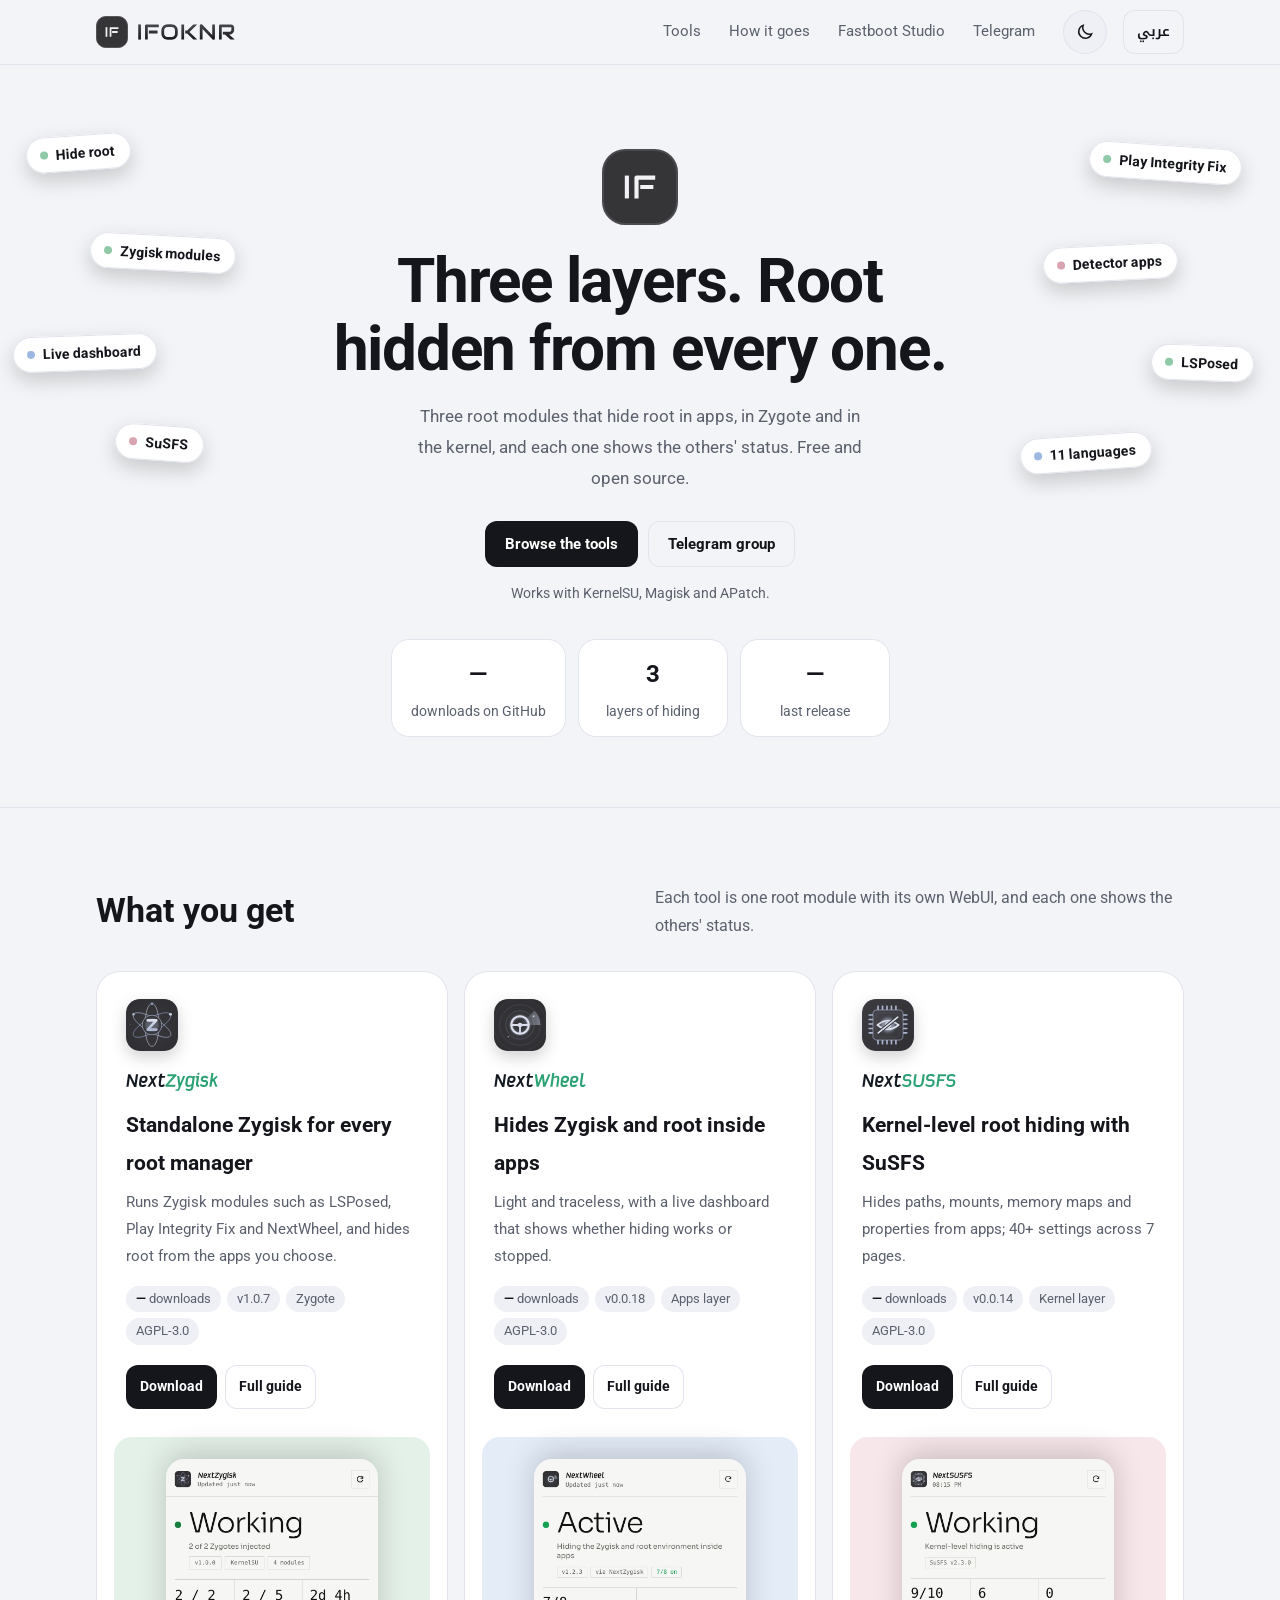
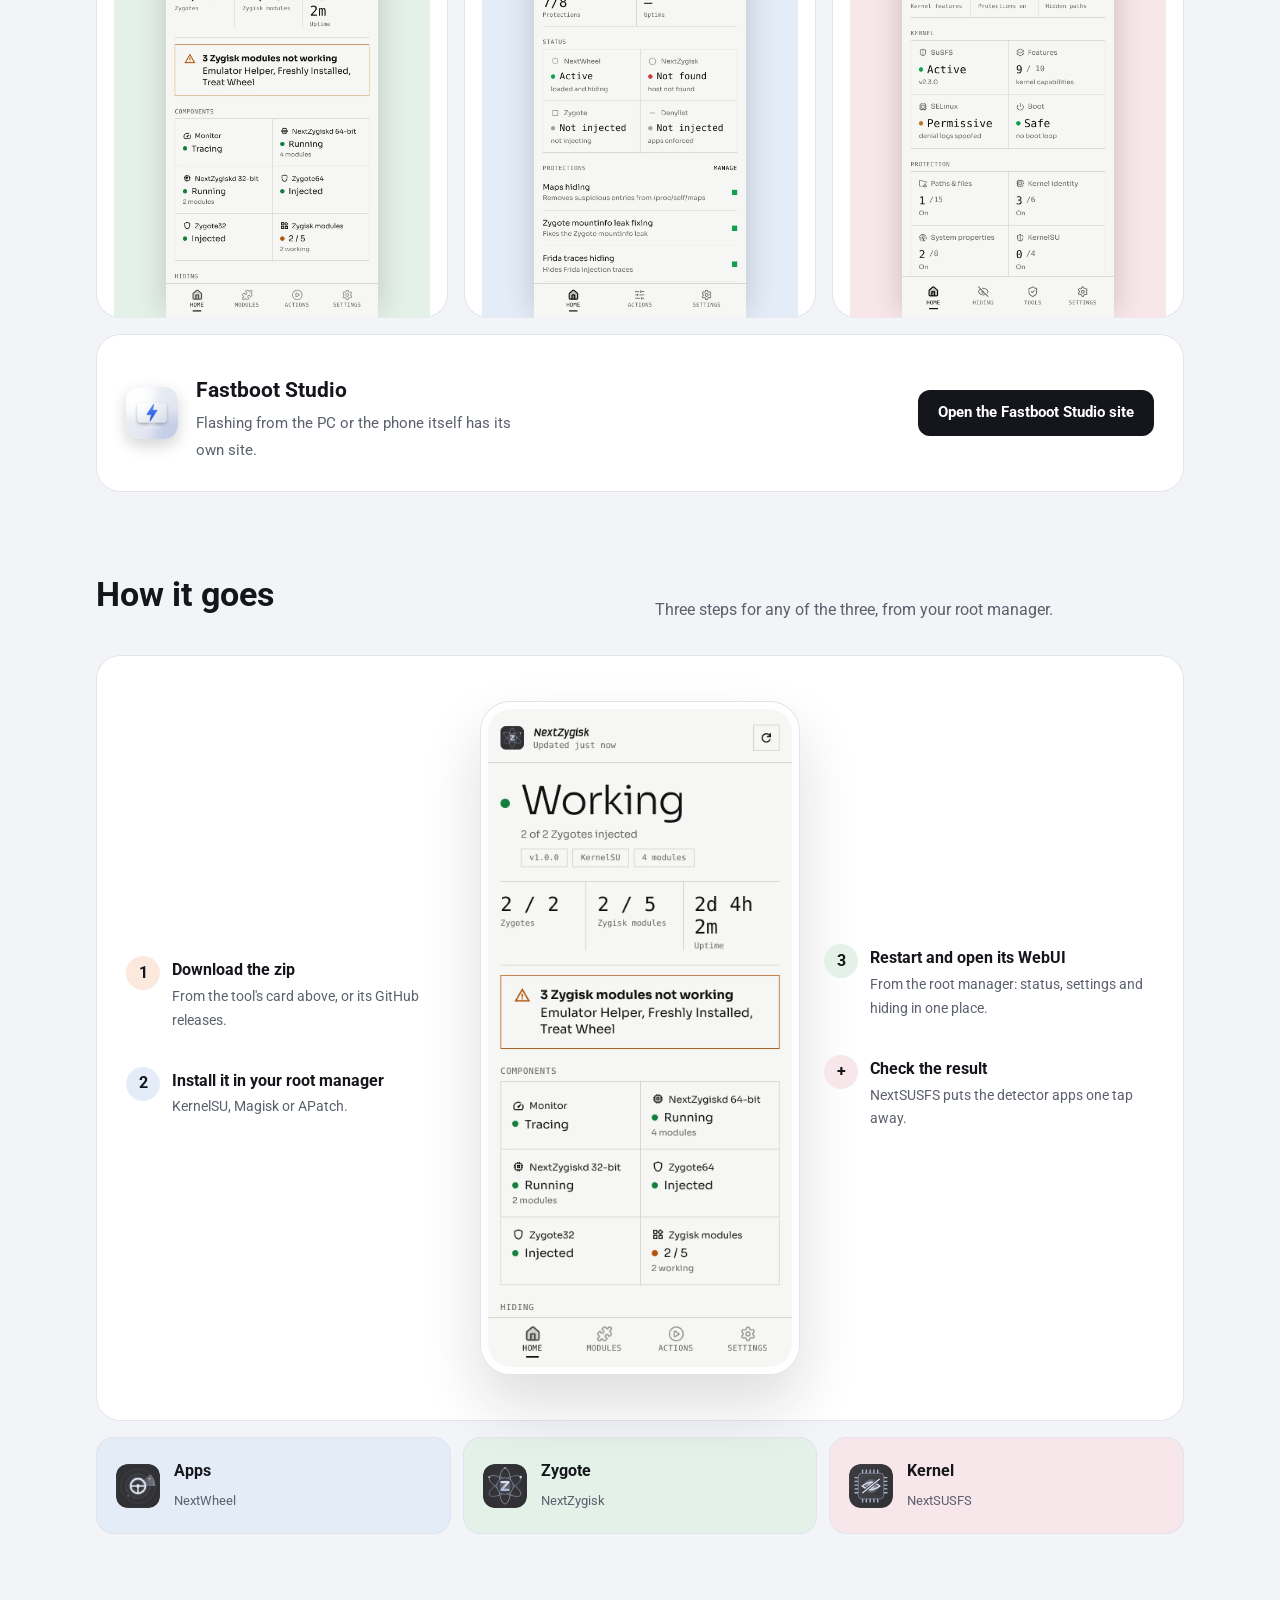
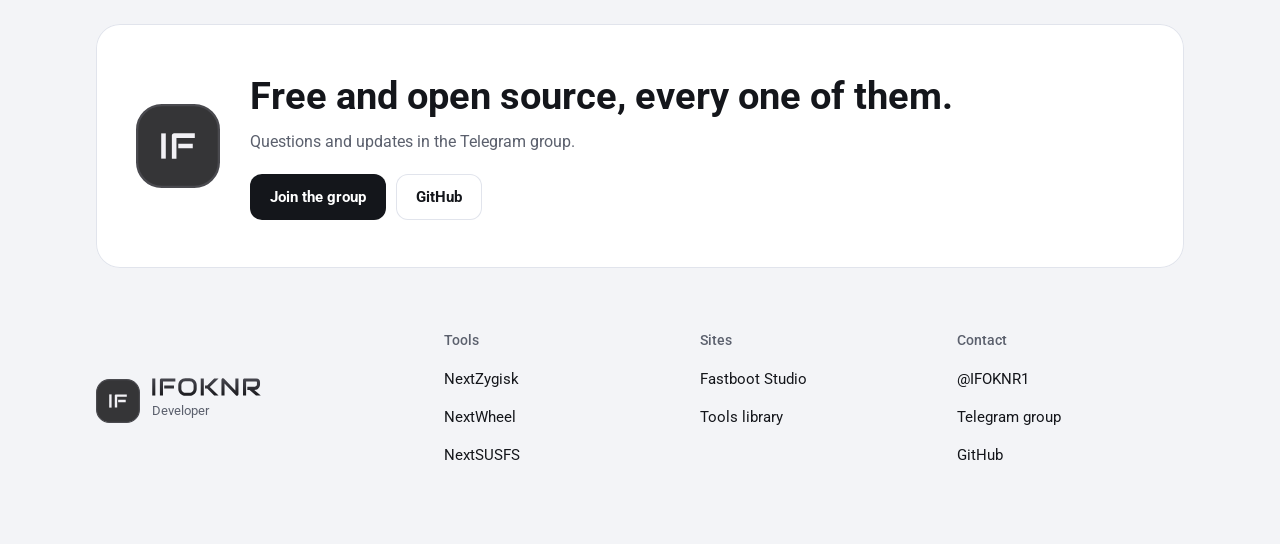
==== commit 5e17fbd6: "ifoknr.com: the new main site and a guide page for each tool - Design 25: night (layer colours) and " ====
--- a/site/index.html
+++ b/site/index.html
@@ -1,46 +1,117 @@
 <!doctype html>
-<html lang="ar" dir="rtl" data-theme="dark">
+<html lang="ar" dir="rtl">
 <head>
   <meta charset="utf-8">
-  <meta name="viewport" content="width=device-width, initial-scale=1">
+  <meta name="viewport" content="width=device-width, initial-scale=1, viewport-fit=cover">
   <title>IFOKNR Tools</title>
-  <meta name="description" content="IFOKNR — Android tools: Fastboot Studio, NextZygisk, NextWheel, NextSUSFS, NextCore.">
-  <meta name="theme-color" content="#202022">
+  <meta name="description" content="IFOKNR: NextZygisk, NextWheel and NextSUSFS hide root in apps, in Zygote and in the kernel. Free and open source. Fastboot Studio has its own site.">
+  <meta name="theme-color" content="#1d1e23">
   <meta property="og:title" content="IFOKNR Tools">
-  <meta property="og:description" content="Flashing, root hiding and performance tools for Android.">
+  <meta property="og:description" content="Three layers of root hiding for Android: NextZygisk, NextWheel and NextSUSFS.">
   <link rel="icon" href="assets/img/favicon.svg?v=5" type="image/svg+xml">
-  <link rel="stylesheet" href="assets/style.css">
-  <script src="assets/boot.js"></script>
+  <link rel="stylesheet" href="assets/site.css">
 </head>
 <body>
-  <a class="skip" href="#page" data-i18n="skip"></a>
-  <div class="shell">
-    <aside class="rail" aria-label="Menu" data-i18n-label="menu">
-      <a class="brand" href="#home" aria-label="IFOKNR"><img class="mark sig-dark" src="assets/img/ifoknr-mark.svg?v=4" alt=""><img class="mark sig-light" src="assets/img/ifoknr-mark-light.svg?v=4" alt=""><span class="brand-name"><img class="sig sig-dark" src="assets/img/ifoknr-dark.svg?v=4" alt=""><img class="sig sig-light" src="assets/img/ifoknr-light.svg?v=4" alt=""></span></a>
-      <nav class="menu" id="menu"></nav>
-      <div class="rail-foot">
-        <button class="pill-btn tonal small" type="button" data-act="lang"></button>
-        <button class="icon-btn" type="button" data-act="theme" aria-label="Theme" data-i18n-label="theme"><svg class="i-sun" viewBox="0 0 24 24" aria-hidden="true"><circle cx="12" cy="12" r="4.2"/><path d="M12 2.5v2.2M12 19.3v2.2M4.6 4.6l1.6 1.6M17.8 17.8l1.6 1.6M2.5 12h2.2M19.3 12h2.2M4.6 19.4l1.6-1.6M17.8 6.2l1.6-1.6"/></svg><svg class="i-moon" viewBox="0 0 24 24" aria-hidden="true"><path d="M20 14.2A8 8 0 0 1 9.8 4a8 8 0 1 0 10.2 10.2z"/></svg></button>
-      </div>
-    </aside>
+<div id="page" dir="rtl" lang="ar" data-v="2">
+<header class="bar"><div class="wrap">
+  <a class="mark" href="#top" aria-label="IFOKNR"><img class="m" src="assets/img/ifoknr-mark.svg" alt=""><img class="n dk" src="assets/img/ifoknr-dark.svg" alt="IFOKNR"><img class="n lt" src="assets/img/ifoknr-light.svg" alt=""></a>
+  <nav><a href="#tools" data-en="Tools">الأدوات</a><a href="#how" data-en="How it goes">كيف تبدأ</a><a href="fastboot/">Fastboot Studio</a><a href="https://t.me/BeNeXTBrO" target="_blank" rel="noopener" data-en="Telegram">تلقرام</a></nav>
+  <button class="theme" type="button" id="theme" aria-label="Dark or light"><svg class="i-sun" viewBox="0 0 24 24" aria-hidden="true"><circle cx="12" cy="12" r="4.2"/><path d="M12 2.5v2.2M12 19.3v2.2M4.6 4.6l1.6 1.6M17.8 17.8l1.6 1.6M2.5 12h2.2M19.3 12h2.2M4.6 19.4l1.6-1.6M17.8 6.2l1.6-1.6"/></svg><svg class="i-moon" viewBox="0 0 24 24" aria-hidden="true"><path d="M20 14.2A8 8 0 0 1 9.8 4a8 8 0 1 0 10.2 10.2z"/></svg></button>
+  <button class="btn o s" type="button" id="lang">English</button>
+</div></header>
 
-    <header class="appbar">
-      <a class="brand" href="#home" aria-label="IFOKNR"><img class="mark sig-dark" src="assets/img/ifoknr-mark.svg?v=4" alt=""><img class="mark sig-light" src="assets/img/ifoknr-mark-light.svg?v=4" alt=""><span class="brand-name"><img class="sig sig-dark" src="assets/img/ifoknr-dark.svg?v=4" alt=""><img class="sig sig-light" src="assets/img/ifoknr-light.svg?v=4" alt=""></span></a>
-      <div class="appbar-actions">
-        <button class="icon-btn" type="button" data-act="theme" aria-label="Theme" data-i18n-label="theme"><svg class="i-sun" viewBox="0 0 24 24" aria-hidden="true"><circle cx="12" cy="12" r="4.2"/><path d="M12 2.5v2.2M12 19.3v2.2M4.6 4.6l1.6 1.6M17.8 17.8l1.6 1.6M2.5 12h2.2M19.3 12h2.2M4.6 19.4l1.6-1.6M17.8 6.2l1.6-1.6"/></svg><svg class="i-moon" viewBox="0 0 24 24" aria-hidden="true"><path d="M20 14.2A8 8 0 0 1 9.8 4a8 8 0 1 0 10.2 10.2z"/></svg></button>
-        <button class="icon-btn" type="button" data-act="menu" aria-label="Menu" data-i18n-label="menu"><svg viewBox="0 0 24 24" aria-hidden="true"><path d="M4 7h16M4 12h16M4 17h16"/></svg></button>
-      </div>
-    </header>
+<main id="top">
+<section class="hero"><div class="wrap">
+  <span class="sticker k1" data-en="Hide root">أخفِ الروت</span>
+  <span class="sticker round k2" data-en="Zygisk modules">وحدات Zygisk</span>
+  <span class="sticker k3" data-en="Live dashboard">لوحة حية</span>
+  <span class="sticker round k4"><span class="ltr">SuSFS</span></span>
+  <span class="sticker k8" data-en="11 languages">11 لغة</span>
+  <span class="sticker round k5" data-en="Play Integrity Fix">Play Integrity Fix</span>
+  <span class="sticker k6" data-en="Detector apps">أدوات الفحص</span>
+  <span class="sticker round k7" data-en="LSPosed">LSPosed</span>
+  <img class="logo" src="assets/img/ifoknr-mark.svg" alt="">
+  <h1 data-en="Three layers. Root hidden from every one.">ثلاث طبقات. والروت مخفي من كلها.</h1>
+  <p data-en="Three root modules that hide root in apps, in Zygote and in the kernel, and each one shows the others' status. Free and open source.">ثلاثة موديولات روت تخفي الروت داخل التطبيقات، وفي Zygote، وفي النواة، وكل وحدة تعرض حالة الباقي. مجانية ومفتوحة المصدر.</p>
+  <div class="cta"><a class="btn w" href="#tools" data-en="Browse the tools">تصفّح الأدوات</a><a class="btn o" href="https://t.me/BeNeXTBrO" target="_blank" rel="noopener" data-en="Telegram group">قروب تلقرام</a></div>
+  <span class="note" data-en="Works with KernelSU, Magisk and APatch.">تشتغل مع KernelSU وMagisk وAPatch.</span>
+  <div class="stats">
+    <div><b class="ltr" data-total>…</b><span data-en="downloads on GitHub">تحميل من GitHub</span></div>
+    <div><b class="ltr">3</b><span data-en="layers of hiding">طبقات إخفاء</span></div>
+    <div><b data-last>…</b><span data-en="last release">آخر إصدار</span></div>
+  </div>
+</div></section>
 
-    <main id="page" tabindex="-1"></main>
+<section class="wrap" id="tools">
+  <div class="shead"><h2 data-en="What you get">وش تحصل</h2><p data-en="Each tool is one root module with its own WebUI, and each one shows the others' status.">كل أداة موديول روت واحد بواجهته الخاصة، وكل وحدة تعرض حالة الباقي.</p></div>
+  <div class="cards">
+    <article class="card c-sage">
+      <div class="tx"><img class="ic" src="assets/img/tools/nextzygisk.svg" alt=""><img class="nm nm1" src="assets/img/names/nextzygisk-dark.svg" alt=""><img class="nm nm23" src="assets/img/names/nextzygisk-light.svg" alt="NextZygisk">
+        <h3 data-en="Standalone Zygisk for every root manager">Zygisk مستقل لكل مدراء الروت</h3>
+        <p data-en="Runs Zygisk modules such as LSPosed, Play Integrity Fix and NextWheel, and hides root from the apps you choose.">يشغّل وحدات Zygisk مثل LSPosed، NextWheel، Play Integrity Fix، ويخفي الروت عن التطبيقات اللي تختارها.</p>
+        <div class="meta"><span class="dls"><b class="ltr" data-dls="zy">…</b> <i data-en="downloads">تحميل</i></span><span class="ltr" data-ver="zy">v1.0.7</span><span>Zygote</span><span>AGPL-3.0</span></div>
+        <div class="acts"><a class="btn d s" href="https://github.com/ifoknr/NexTZygisk/releases/latest" data-dl="zy" target="_blank" rel="noopener" data-en="Download">تحميل</a><a class="btn o s" href="tool.html#zy" data-en="Full guide">الشرح الكامل</a></div></div>
+      <div class="shot"><img class="dk" src="assets/ui/zy-dark.webp" alt="NextZygisk WebUI"><img class="lt" src="assets/ui/zy-light.webp" alt=""></div>
+    </article>
+    <article class="card c-sky">
+      <div class="tx"><img class="ic" src="assets/img/tools/nextwheel.svg" alt=""><img class="nm nm1" src="assets/img/names/nextwheel-dark.svg" alt=""><img class="nm nm23" src="assets/img/names/nextwheel-light.svg" alt="NextWheel">
+        <h3 data-en="Hides Zygisk and root inside apps">يخفي Zygisk والروت داخل التطبيقات</h3>
+        <p data-en="Light and traceless, with a live dashboard that shows whether hiding works or stopped.">خفيف وما يترك أثر، ومعه لوحة حية توضّح إذا الإخفاء شغّال أو توقف.</p>
+        <div class="meta"><span class="dls"><b class="ltr" data-dls="wh">…</b> <i data-en="downloads">تحميل</i></span><span class="ltr" data-ver="wh">v0.0.18</span><span data-en="Apps layer">طبقة التطبيقات</span><span>AGPL-3.0</span></div>
+        <div class="acts"><a class="btn d s" href="https://github.com/ifoknr/NextWheel/releases/latest" data-dl="wh" target="_blank" rel="noopener" data-en="Download">تحميل</a><a class="btn o s" href="tool.html#wh" data-en="Full guide">الشرح الكامل</a></div></div>
+      <div class="shot"><img class="dk" src="assets/ui/wh-dark.webp" alt="NextWheel WebUI"><img class="lt" src="assets/ui/wh-light.webp" alt=""></div>
+    </article>
+    <article class="card c-rose">
+      <div class="tx"><img class="ic" src="assets/img/tools/nextsusfs.svg" alt=""><img class="nm nm1" src="assets/img/names/nextsusfs-dark.svg" alt=""><img class="nm nm23" src="assets/img/names/nextsusfs-light.svg" alt="NextSUSFS">
+        <h3 data-en="Kernel-level root hiding with SuSFS">إخفاء الروت من مستوى النواة مع SuSFS</h3>
+        <p data-en="Hides paths, mounts, memory maps and properties from apps; 40+ settings across 7 pages.">يخفي المسارات ونقاط الربط وخرائط الذاكرة والخصائص، وأكثر من 40 إعداد في 7 صفحات.</p>
+        <div class="meta"><span class="dls"><b class="ltr" data-dls="su">…</b> <i data-en="downloads">تحميل</i></span><span class="ltr" data-ver="su">v0.0.14</span><span data-en="Kernel layer">طبقة النواة</span><span>AGPL-3.0</span></div>
+        <div class="acts"><a class="btn d s" href="https://github.com/ifoknr/NextSUSFS/releases/latest" data-dl="su" target="_blank" rel="noopener" data-en="Download">تحميل</a><a class="btn o s" href="tool.html#su" data-en="Full guide">الشرح الكامل</a></div></div>
+      <div class="shot"><img class="dk" src="assets/ui/su-dark.webp" alt="NextSUSFS WebUI"><img class="lt" src="assets/ui/su-light.webp" alt=""></div>
+    </article>
+    <article class="card wide fb">
+      <div class="tx"><img class="ic dk" src="fastboot/img/glass/fastbootstudio-dark.svg" alt=""><img class="ic lt" src="fastboot/img/glass/fastbootstudio-light.svg" alt=""><div><h3 class="ltr">Fastboot Studio</h3><p data-en="Flashing from the PC or the phone itself has its own site.">الفلاش من الكمبيوتر أو من الجوال نفسه له موقعه الخاص.</p></div><a class="btn w" href="fastboot/" data-en="Open the Fastboot Studio site">افتح موقع Fastboot Studio</a></div>
+    </article>
+  </div>
+</section>
+
+<section class="wrap" id="how">
+  <div class="shead"><h2 data-en="How it goes">كيف تبدأ</h2><p data-en="Three steps for any of the three, from your root manager.">ثلاث خطوات لأي وحدة من الثلاث، من مدير الروت.</p></div>
+  <div class="journey">
+    <div class="col">
+      <div class="step"><span class="n c-peach">1</span><span><b data-en="Download the zip">حمّل ملف zip</b><small data-en="From the tool's card above, or its GitHub releases.">من بطاقة الأداة فوق، أو من إصداراتها في GitHub.</small></span></div>
+      <div class="step"><span class="n c-sky">2</span><span><b data-en="Install it in your root manager">ركّبه من مدير الروت</b><small data-en="KernelSU, Magisk or APatch.">KernelSU أو Magisk أو APatch.</small></span></div>
+    </div>
+    <div class="phone"><img class="dk" src="assets/ui/zy-dark.webp" alt=""><img class="lt" src="assets/ui/zy-light.webp" alt=""></div>
+    <div class="col">
+      <div class="step"><span class="n c-sage">3</span><span><b data-en="Restart and open its WebUI">أعد التشغيل وافتح الواجهة</b><small data-en="From the root manager: status, settings and hiding in one place.">من مدير الروت: الحالة والإعدادات والإخفاء في مكان واحد.</small></span></div>
+      <div class="step"><span class="n c-rose">+</span><span><b data-en="Check the result">افحص النتيجة</b><small data-en="NextSUSFS puts the detector apps one tap away.">NextSUSFS يحط أدوات الفحص على بعد ضغطة.</small></span></div>
+    </div>
+  </div>
+  <div class="stack">
+    <a class="lay c-sky" href="tool.html#wh"><img src="assets/img/tools/nextwheel.svg" alt=""><span><b data-en="Apps">التطبيقات</b><small class="ltr">NextWheel</small></span></a>
+    <a class="lay c-sage" href="tool.html#zy"><img src="assets/img/tools/nextzygisk.svg" alt=""><span><b>Zygote</b><small class="ltr">NextZygisk</small></span></a>
+    <a class="lay c-rose" href="tool.html#su"><img src="assets/img/tools/nextsusfs.svg" alt=""><span><b data-en="Kernel">النواة</b><small class="ltr">NextSUSFS</small></span></a>
   </div>
 
-  <div class="scrim" data-act="close"></div>
-  <div class="sheet" role="dialog" aria-label="Menu" data-i18n-label="menu"><div class="grab"></div><nav class="menu" id="menu-sheet"></nav><div class="sheet-foot"><button class="pill-btn tonal" type="button" data-act="lang"></button></div></div>
+  <div class="close">
+    <img src="assets/img/ifoknr-mark.svg" alt="">
+    <div><h2 data-en="Free and open source, every one of them.">مجانية ومفتوحة المصدر، كلها.</h2><p data-en="Questions and updates in the Telegram group.">الأسئلة والتحديثات في قروب تلقرام.</p>
+      <div class="acts"><a class="btn d" href="https://t.me/BeNeXTBrO" target="_blank" rel="noopener" data-en="Join the group">ادخل القروب</a><a class="btn o" href="https://github.com/ifoknr" target="_blank" rel="noopener">GitHub</a></div></div>
+  </div>
+</section>
+</main>
 
-  <noscript><p class="noscript">IFOKNR Tools: <a href="https://github.com/ifoknr">github.com/ifoknr</a> · <a href="https://t.me/BeNeXTBrO">t.me/BeNeXTBrO</a></p></noscript>
-  <script type="application/json" id="tools-data">
-</script>
-  <script src="assets/app.js"></script>
+<footer><div class="wrap">
+  <div class="dev"><img class="m" src="assets/img/ifoknr-mark.svg" alt=""><div><img class="n dk" src="assets/img/ifoknr-dark.svg" alt="IFOKNR"><img class="n lt" src="assets/img/ifoknr-light.svg" alt=""><small data-en="Developer">المطوّر</small></div></div>
+  <div><h4 data-en="Tools">الأدوات</h4><ul><li><a href="tool.html#zy" class="ltr">NextZygisk</a></li><li><a href="tool.html#wh" class="ltr">NextWheel</a></li><li><a href="tool.html#su" class="ltr">NextSUSFS</a></li></ul></div>
+  <div><h4 data-en="Sites">المواقع</h4><ul><li><a href="fastboot/" class="ltr">Fastboot Studio</a></li><li><a href="app/" data-en="Tools library">مكتبة الأدوات</a></li></ul></div>
+  <div><h4 data-en="Contact">التواصل</h4><ul><li><a href="https://t.me/IFOKNR1" target="_blank" rel="noopener" class="ltr">@IFOKNR1</a></li><li><a href="https://t.me/BeNeXTBrO" target="_blank" rel="noopener" data-en="Telegram group">قروب تلقرام</a></li><li><a href="https://github.com/ifoknr" target="_blank" rel="noopener">GitHub</a></li></ul></div>
+</div></footer>
+</div>
+
+<script src="assets/common.js"></script>
+<script src="assets/live.js"></script>
+
 </body>
 </html>
--- a/site/assets/site.css
+++ b/site/assets/site.css
@@ -0,0 +1,251 @@
+
+/* Design 25: a warm charcoal page; soft pastel stickers around the hero; one big pastel card per tool
+   with the tool's real screen inside; a "how it goes" strip; a light closing card. */
+@font-face{font-family:Kufi;src:url(fonts/NotoKufiArabic-Regular.woff) format("woff");font-weight:300 400;font-display:swap}
+@font-face{font-family:Kufi;src:url(fonts/NotoKufiArabic-SemiBold.woff) format("woff");font-weight:500 600;font-display:swap}
+@font-face{font-family:Kufi;src:url(fonts/NotoKufiArabic-Bold.woff) format("woff");font-weight:700 800;font-display:swap}
+@font-face{font-family:Roboto;src:url(fonts/Roboto-Regular.woff) format("woff");font-weight:400;font-display:swap}
+@font-face{font-family:Roboto;src:url(fonts/Roboto-Medium.woff) format("woff");font-weight:500;font-display:swap}
+@font-face{font-family:Roboto;src:url(fonts/Roboto-Bold.woff) format("woff");font-weight:600 800;font-display:swap}
+:root{color-scheme:dark;--bg:#242427;--bg2:#2c2c30;--line:#3a3a40;--tx:#f4f4f6;--tx2:#b4b4bd;--ink:#1b1b1f;--ink2:#4a4a52;
+--sand:#efe4d3;--sky:#cddff3;--sage:#d3e6d0;--peach:#f3d1bd;--rose:#f1d0d6;--mist:#d6dae6;
+--ar:Kufi,Roboto,Tahoma,sans-serif;--en:Roboto,Kufi,Tahoma,system-ui,sans-serif}
+*{box-sizing:border-box}
+body{margin:0;background:var(--bg);color:var(--tx);font:16px/1.8 var(--en)}
+#page[lang=ar]{font-family:var(--ar)}
+.ltr{direction:ltr;unicode-bidi:isolate;font-family:var(--en)}
+a{color:inherit;text-decoration:none}
+button{font:inherit;cursor:pointer}
+:focus-visible{outline:2px solid #9fb8ff;outline-offset:3px}
+.wrap{max-width:1120px;margin:0 auto;padding-block:0;padding-left:max(16px,env(safe-area-inset-left,0px));padding-right:max(16px,env(safe-area-inset-right,0px))}
+/* bar */
+body::before{content:"";position:fixed;inset:0 0 auto;height:env(safe-area-inset-top,0px);z-index:41;background:var(--bg)}
+.bar{position:sticky;top:env(safe-area-inset-top,0px);z-index:40;background:color-mix(in srgb,var(--bg) 88%,transparent);backdrop-filter:blur(12px);border-bottom:1px solid var(--line)}
+.bar .wrap{display:flex;align-items:center;gap:16px;min-height:64px}
+.mark{display:flex;align-items:center;gap:10px}
+.mark .m{width:32px;height:32px}.mark .n{height:16px}
+.bar nav{display:flex;gap:4px;margin-inline-start:auto}
+.bar nav a{display:inline-flex;align-items:center;min-height:44px;padding:0 12px;color:var(--tx2);font-size:14.5px;border-radius:10px}
+.bar nav a:hover{color:var(--tx)}
+.btn{display:inline-flex;align-items:center;justify-content:center;gap:8px;min-height:46px;padding:0 20px;border-radius:12px;border:0;font-weight:600;font-size:15px}
+.btn.w{background:var(--tx);color:var(--ink)}
+.btn.o{background:transparent;color:var(--tx);box-shadow:inset 0 0 0 1px var(--line)}
+.btn.d{background:var(--ink);color:#fff}
+.btn.s{min-height:44px;padding:0 14px;font-size:14px}
+/* hero */
+.hero{position:relative;text-align:center;padding:84px 0 70px;border-bottom:1px solid var(--line)}
+.hero .logo{width:76px;height:76px;margin:0 auto 22px;display:block}
+.hero h1{font-size:clamp(34px,5.4vw,62px);line-height:1.25;margin:0 auto;max-width:18ch;font-weight:700;text-wrap:balance}
+#page[lang=en] .hero h1{letter-spacing:-.02em;line-height:1.1}
+.hero p{color:var(--tx2);max-width:46ch;margin:18px auto 0;font-size:17px}
+.hero .cta{display:flex;gap:10px;justify-content:center;flex-wrap:wrap;margin-top:28px}
+.hero .note{display:block;margin-top:14px;font-size:13.5px;color:var(--tx2)}
+.sticker{position:absolute;display:inline-flex;align-items:center;padding:10px 16px;border-radius:14px;color:var(--ink);font-weight:700;font-size:14px;line-height:1.3;text-align:center;box-shadow:0 10px 24px rgba(0,0,0,.28);transition:transform .25s}
+.sticker:hover{transform:scale(1.06) rotate(0deg)!important}
+.sticker.round{border-radius:999px;padding:12px 18px}
+.k1{background:var(--peach);top:70px;inset-inline-start:2%;transform:rotate(-10deg)}
+.k2{background:var(--sky);top:170px;inset-inline-start:7%;transform:rotate(6deg)}
+.k3{background:var(--sage);top:270px;inset-inline-start:1%;transform:rotate(-4deg)}
+.k4{background:var(--rose);top:360px;inset-inline-start:9%;transform:rotate(8deg)}
+.k5{background:var(--sand);top:80px;inset-inline-end:3%;transform:rotate(9deg)}
+.k6{background:var(--mist);top:180px;inset-inline-end:8%;transform:rotate(-7deg)}
+.k7{background:var(--peach);top:280px;inset-inline-end:2%;transform:rotate(5deg)}
+.k8{background:var(--sky);top:370px;inset-inline-end:10%;transform:rotate(-9deg)}
+/* section heads */
+.shead{display:grid;grid-template-columns:1fr 1fr;gap:30px;align-items:end;padding:72px 0 30px}
+.shead h2{margin:0;font-size:clamp(26px,3vw,34px);font-weight:600}
+.shead p{margin:0;color:var(--tx2)}
+/* tool cards */
+.cards{display:grid;grid-template-columns:repeat(3,minmax(0,1fr));gap:16px}
+.card{position:relative;border-radius:26px;overflow:hidden;color:var(--ink);display:flex;flex-direction:column;min-height:440px;box-shadow:0 1px 0 rgba(255,255,255,.04)}
+.card.wide{grid-column:1/-1;min-height:400px;flex-direction:row;align-items:stretch}
+.card .tx{padding:28px 30px;display:flex;flex-direction:column;gap:6px;position:relative;z-index:1}
+.card.wide .tx{flex:1 1 40%;justify-content:center}
+.card .ic{width:52px;height:52px;border-radius:14px;box-shadow:0 6px 16px rgba(0,0,0,.18)}
+.card .nm{height:22px;width:auto;align-self:flex-start;margin-top:12px}
+.card h3{margin:10px 0 0;font-size:21px;font-weight:700}
+.card p{margin:0;color:var(--ink2);font-size:15px;max-width:42ch}
+.card .meta{display:flex;flex-wrap:wrap;gap:6px;margin-top:10px}
+.card .meta span{padding:2px 10px;border-radius:999px;background:rgba(0,0,0,.07);font-size:12.5px;font-family:var(--en)}
+.card .acts{display:flex;gap:8px;flex-wrap:wrap;margin-top:14px}
+.card .shot{margin-top:auto;padding:0 30px;display:flex;justify-content:center}
+.card .shot img,.card .shot video{display:block;width:78%;max-width:280px;border-radius:22px 22px 0 0;box-shadow:0 -6px 30px rgba(0,0,0,.18);background:#111}
+.card.wide .shot{flex:1 1 60%;padding:30px 30px 0;align-items:flex-end}
+.card.wide .shot img,.card.wide .shot video{width:100%;max-width:none;border-radius:16px 16px 0 0}
+.card .shot.land img{width:100%;max-width:none;border-radius:14px 14px 0 0}
+.c-sand{background:var(--sand)}.c-sky{background:var(--sky)}.c-sage{background:var(--sage)}.c-peach{background:var(--peach)}.c-rose{background:var(--rose)}.c-mist{background:var(--mist)}
+.card.fb{background:var(--bg2);color:var(--tx);box-shadow:inset 0 0 0 1px var(--line);min-height:auto}
+.card.fb p{color:var(--tx2)}
+.card.fb .tx{flex-direction:row;align-items:center;flex-wrap:wrap;gap:18px;width:100%}
+.card.fb .tx>div{flex:1 1 300px}
+/* journey */
+.journey{position:relative;border-radius:26px;background:var(--bg2);box-shadow:inset 0 0 0 1px var(--line);padding:46px 30px;display:grid;grid-template-columns:1fr minmax(0,320px) 1fr;gap:24px;align-items:center}
+.step{display:flex;gap:12px;align-items:flex-start}
+.step .n{flex:none;width:34px;height:34px;border-radius:50%;display:grid;place-items:center;font-weight:700;color:var(--ink);font-family:var(--en)}
+.step b{display:block;font-size:16px}
+.step small{display:block;color:var(--tx2);font-size:14px;line-height:1.7}
+.col{display:grid;gap:34px}
+.phone{border-radius:30px;padding:8px;background:#111;box-shadow:0 30px 60px rgba(0,0,0,.4),inset 0 0 0 1px #333}
+.phone video,.phone img{display:block;width:100%;border-radius:23px}
+/* layers strip */
+.stack{display:grid;grid-template-columns:repeat(3,minmax(0,1fr));gap:12px;margin-top:16px}
+.lay{border-radius:20px;padding:20px;color:var(--ink);display:flex;gap:14px;align-items:center}
+.lay img{width:44px;height:44px;border-radius:12px}
+.lay b{display:block}.lay small{color:var(--ink2)}
+/* closing card */
+.close{margin:90px 0 0;border-radius:28px;background:#f6f6f8;color:var(--ink);padding:48px 40px;display:grid;grid-template-columns:auto 1fr;gap:30px;align-items:center}
+.close img{width:84px;height:84px}
+.close h2{margin:0 0 6px;font-size:clamp(26px,3.4vw,38px);line-height:1.3}
+.close p{margin:0 0 18px;color:var(--ink2)}
+.close .acts{display:flex;gap:10px;flex-wrap:wrap}
+.close .btn.o{color:var(--ink);box-shadow:inset 0 0 0 1px #d4d4da}
+footer{padding-block:60px 70px}
+footer .wrap{display:grid;grid-template-columns:1.4fr repeat(3,1fr);gap:30px}
+footer h4{margin:0 0 8px;font-size:14px;color:var(--tx2);font-weight:500}
+footer ul{list-style:none;margin:0;padding:0;display:grid;gap:2px}
+footer li a{display:inline-flex;align-items:center;min-height:36px;font-size:14.5px;color:var(--tx)}
+footer li a:hover{text-decoration:underline}
+.dev{display:flex;gap:12px;align-items:center}
+.dev .m{width:44px;height:44px}.dev .n{height:18px;display:block}.dev small{color:var(--tx2)}
+
+/* ===== One system, three directions =====
+   Every colour and radius comes from these tokens; a direction only swaps them.
+   Shapes: cards 24, panels 18, buttons 12, stickers and chips fully round. No rotation beyond 4deg. */
+#page{--r-card:24px;--r-panel:18px;--r-btn:12px;
+  --bg:#18181b;--surf:#202024;--surf2:#27272c;--line:#33333a;--tx:#f2f2f4;--tx2:#a9a9b3;
+  --card-tx:#f2f2f4;--card-tx2:#b4b4be;--chip:rgba(255,255,255,.07);
+  --c-zy:#222227;--c-wh:#222227;--c-su:#222227;--c-co:#222227;--c-ac:#2c2c32;
+  --acc:#b9c3d6;--on-acc:#141417;--btn:#f2f2f4;--on-btn:#141417;
+  --st-bg:#26262b;--st-tx:#e6e6ea;--st-line:#3a3a41;--dot-zy:#8fc9a8;--dot-wh:#9cb7e0;--dot-su:#d9a3b1;--dot-co:#e3a382;
+  background:var(--bg);color:var(--tx)}
+/* 2: layer tones. The four tools get four pastels of equal lightness and softness, so no colour shouts. */
+#page[data-v="2"]{--bg:#1d1e23;--surf:#25262c;--surf2:#2c2d34;--line:#383a42;--tx:#f3f3f6;--tx2:#acaeb8;
+  --card-tx:#1b1c21;--card-tx2:#4a4c55;--chip:rgba(0,0,0,.07);
+  --c-zy:#cfe4d6;--c-wh:#cfdcef;--c-su:#ecd3da;--c-co:#f1d6c5;--c-ac:#dde1ec;
+  --acc:#cfdcef;--on-acc:#1b1c21;--btn:#f3f3f6;--on-btn:#1b1c21;
+  --st-bg:#cfdcef;--st-tx:#1b1c21;--st-line:transparent}
+/* 3: daylight. White paper, ink text, one blue; each tool card holds its screen on a pale tint of that blue. */
+#page[data-v="3"]{color-scheme:light;--bg:#f3f4f7;--surf:#ffffff;--surf2:#eef0f5;--line:#e1e4ec;--tx:#14161b;--tx2:#5b606d;
+  --card-tx:#14161b;--card-tx2:#5b606d;--chip:#eef0f5;
+  --c-zy:#ffffff;--c-wh:#ffffff;--c-su:#ffffff;--c-co:#ffffff;--c-ac:#e8eefc;
+  --acc:#2b5bd7;--on-acc:#ffffff;--btn:#14161b;--on-btn:#ffffff;
+  --st-bg:#ffffff;--st-tx:#14161b;--st-line:#e1e4ec}
+body{background:var(--bg)}
+.bar{background:color-mix(in srgb,var(--bg) 88%,transparent);border-bottom:1px solid var(--line)}
+.bar nav a{color:var(--tx2)}.bar nav a:hover{color:var(--tx)}
+.btn{border-radius:var(--r-btn)}
+.btn.w,.btn.d{background:var(--btn);color:var(--on-btn)}
+.btn.o{color:var(--tx);box-shadow:inset 0 0 0 1px var(--line)}
+.hero{border-bottom:1px solid var(--line)}
+.hero p,.hero .note,.shead p{color:var(--tx2)}
+/* stickers: one shape, one size; the dot says which tool the feature belongs to */
+.sticker{border-radius:999px!important;padding:9px 16px 9px 14px!important;background:var(--st-bg)!important;color:var(--st-tx);box-shadow:inset 0 0 0 1px var(--st-line),0 8px 20px rgba(0,0,0,.18);font-weight:600;gap:8px}
+.sticker::before{content:"";width:8px;height:8px;border-radius:50%;background:var(--dot,var(--acc));flex:none}
+.k1,.k3{--dot:var(--dot-zy)}.k2{--dot:var(--dot-zy)}.k4{--dot:var(--dot-su)}.k5,.k7{--dot:var(--dot-zy)}.k6{--dot:var(--dot-su)}.k8{--dot:var(--dot-wh)}
+.k3{--dot:var(--dot-wh)}
+.k1{transform:rotate(-4deg)}.k2{transform:rotate(3deg)}.k3{transform:rotate(-2deg)}.k4{transform:rotate(4deg)}
+.k5{transform:rotate(4deg)}.k6{transform:rotate(-3deg)}.k7{transform:rotate(2deg)}.k8{transform:rotate(-4deg)}
+#page[data-v="2"] .k1,#page[data-v="2"] .k2{--st-bg:var(--c-zy)}#page[data-v="2"] .k3,#page[data-v="2"] .k8{--st-bg:var(--c-wh)}
+#page[data-v="2"] .k4{--st-bg:var(--c-su)}#page[data-v="2"] .k5,#page[data-v="2"] .k7{--st-bg:var(--c-zy)}#page[data-v="2"] .k6{--st-bg:var(--c-su)}
+#page[data-v="2"] .sticker::before{background:rgba(0,0,0,.35)}
+/* cards */
+.card{border-radius:var(--r-card);color:var(--card-tx);box-shadow:inset 0 0 0 1px var(--line)}
+#page[data-v="2"] .card{box-shadow:none}
+.card p{color:var(--card-tx2)}
+.card .meta span{background:var(--chip);color:var(--card-tx2)}
+.c-sage{background:var(--c-zy)}.c-sky{background:var(--c-wh)}.c-rose{background:var(--c-su)}.c-sand{background:var(--c-co)}.c-peach,.c-mist{background:var(--c-ac)}
+.card .shot{position:relative}
+#page[data-v="3"] .card .shot{margin:auto 18px 0;padding:22px 22px 0;border-radius:var(--r-panel) var(--r-panel) 0 0;background:var(--c-ac)}
+#page[data-v="3"]{--t-zy:#e4f1e8;--t-wh:#e4ecf8;--t-su:#f7e6ea;--t-co:#fbe9de}
+#page[data-v="3"] .c-sage .shot{background:var(--t-zy)}#page[data-v="3"] .c-sky .shot{background:var(--t-wh)}#page[data-v="3"] .c-rose .shot{background:var(--t-su)}#page[data-v="3"] .c-sand .shot{background:var(--t-co)}
+#page[data-v="3"] .lay.c-sky{background:var(--t-wh)}#page[data-v="3"] .lay.c-sage{background:var(--t-zy)}#page[data-v="3"] .lay.c-rose{background:var(--t-su)}
+#page[data-v="3"] .step .n.c-peach{background:var(--t-co)}#page[data-v="3"] .step .n.c-sky{background:var(--t-wh)}#page[data-v="3"] .step .n.c-sage{background:var(--t-zy)}#page[data-v="3"] .step .n.c-rose{background:var(--t-su)}
+.card .shot img{border-radius:var(--r-panel) var(--r-panel) 0 0}
+.card.fb{background:var(--surf);color:var(--tx);box-shadow:inset 0 0 0 1px var(--line)}
+.card.fb p{color:var(--tx2)}
+/* how it goes */
+.journey{background:var(--surf);box-shadow:inset 0 0 0 1px var(--line);border-radius:var(--r-card)}
+.step .n{background:var(--c-ac);color:var(--card-tx)}
+#page[data-v="1"] .step .n{background:var(--surf2);color:var(--tx);box-shadow:inset 0 0 0 1px var(--line)}
+.step small{color:var(--tx2)}
+.lay{border-radius:var(--r-panel);color:var(--card-tx);box-shadow:inset 0 0 0 1px var(--line)}
+.lay small{color:var(--card-tx2)}
+#page[data-v="2"] .lay{box-shadow:none}
+.phone{border-radius:30px}
+.close{background:var(--surf);color:var(--tx);border-radius:var(--r-card);box-shadow:inset 0 0 0 1px var(--line)}
+.close p{color:var(--tx2)}
+.close .btn.o{color:var(--tx);box-shadow:inset 0 0 0 1px var(--line)}
+#page[data-v="2"] .close{background:var(--c-wh);color:var(--card-tx);box-shadow:none}
+#page[data-v="2"] .close p{color:var(--card-tx2)}#page[data-v="2"] .close .btn.o{color:var(--card-tx);box-shadow:inset 0 0 0 1px rgba(0,0,0,.18)}
+#page[data-v="2"] .close .btn.d{background:var(--card-tx);color:#fff}
+footer h4,.dev small{color:var(--tx2)}footer li a{color:var(--tx)}
+/* light direction: light wordmarks and names */
+.lt{display:none}#page[data-v="3"] .lt{display:block}#page[data-v="3"] .dk{display:none}
+#page[data-v="3"] .card .nm.dk{display:none}
+.nm1{display:none}#page[data-v="1"] .nm1{display:block}#page[data-v="1"] .nm23{display:none}
+.theme{width:44px;height:44px;border:0;border-radius:999px;display:grid;place-items:center;background:var(--surf2);color:var(--tx);box-shadow:inset 0 0 0 1px var(--line)}
+.theme svg{width:20px;height:20px;stroke:currentColor;fill:none;stroke-width:1.8;stroke-linecap:round}
+.theme .i-moon{display:none}#page[data-v="3"] .theme .i-sun{display:none}#page[data-v="3"] .theme .i-moon{display:block}
+.card .shot img.lt{display:none}#page[data-v="3"] .card .shot img.lt{display:block}#page[data-v="3"] .card .shot img.dk{display:none}
+.phone img.lt{display:none}#page[data-v="3"] .phone img.lt{display:block}#page[data-v="3"] .phone img.dk{display:none}
+#page[data-v="3"] .phone{background:#fff;box-shadow:0 30px 60px rgba(20,22,27,.14),inset 0 0 0 1px var(--line)}
+/* direction picker */
+.dirs{display:inline-flex;gap:4px;padding:4px;border-radius:999px;background:var(--surf2);box-shadow:inset 0 0 0 1px var(--line)}
+.dirs button{min-height:36px;min-width:36px;padding:0 12px;border:0;border-radius:999px;background:transparent;color:var(--tx2);font-weight:600}
+.dirs button[aria-pressed=true]{background:var(--btn);color:var(--on-btn)}
+@media (max-width:980px){.cards{grid-template-columns:repeat(2,minmax(0,1fr))}.sticker{display:none}.shead{grid-template-columns:1fr}.journey{grid-template-columns:1fr}.journey .phone{max-width:300px;margin:0 auto}.stack{grid-template-columns:1fr}footer .wrap{grid-template-columns:1fr 1fr}.bar nav{display:none}}
+@media (max-width:700px){.cards{grid-template-columns:1fr}.card.wide{grid-column:auto;flex-direction:column}.card.wide .shot{padding:0 20px}.close{grid-template-columns:1fr;padding:32px 24px}}
+@media (prefers-reduced-motion:reduce){.sticker{transition:none}}
+
+/* live numbers */
+.stats{display:flex;justify-content:center;gap:12px;flex-wrap:wrap;margin-top:34px}
+.stats>div{min-width:150px;padding:14px 20px;border-radius:var(--r-panel);background:var(--surf);box-shadow:inset 0 0 0 1px var(--line);display:grid;gap:2px}
+.stats b{font-size:24px;font-variant-numeric:tabular-nums}
+.stats span{color:var(--tx2);font-size:13.5px}
+.card .meta .dls{background:var(--chip)}
+.card .meta .dls b{font-weight:700;color:var(--card-tx)}
+.card .meta .dls i{font-style:normal}
+
+/* tool guide pages */
+.tool{padding-block:30px 20px}
+.switch{display:flex;gap:8px;flex-wrap:wrap;margin-bottom:18px}
+.switch a{display:inline-flex;align-items:center;gap:10px;min-height:44px;padding:0 16px 0 8px;border-radius:999px;background:var(--surf);box-shadow:inset 0 0 0 1px var(--line);font-family:var(--en);font-size:14.5px;color:var(--tx)}
+.switch a img{width:30px;height:30px;border-radius:9px}
+.switch a[aria-current=page]{box-shadow:inset 0 0 0 2px var(--tx)}
+.thero{min-height:520px}
+.thero h1{margin:10px 0 0;font-size:clamp(24px,3vw,32px);line-height:1.35;font-weight:700}
+.thero .tname{height:30px;margin-top:14px}
+.thero .shot img{width:min(300px,80%)}
+#page[data-v="3"] .thero .shot{background:var(--tint,var(--c-ac))}
+.facts{display:grid;grid-template-columns:repeat(4,minmax(0,1fr));gap:12px;margin:16px 0}
+.fact{padding:16px 18px;border-radius:var(--r-panel);background:var(--surf);box-shadow:inset 0 0 0 1px var(--line)}
+.fact small{display:block;color:var(--tx2);font-size:13px}
+.fact b{font-size:20px;font-variant-numeric:tabular-nums}
+.tgrid{display:grid;grid-template-columns:repeat(2,minmax(0,1fr));gap:16px}
+.panel{padding:24px 26px;border-radius:var(--r-card);background:var(--surf);box-shadow:inset 0 0 0 1px var(--line);min-width:0}
+.panel h2{margin:0 0 14px;font-size:19px;font-weight:600}
+.pnote{color:var(--tx2);font-size:14.5px;margin:14px 0 0}
+.ticks{list-style:none;margin:0;padding:0;display:grid;gap:12px}
+.ticks li{display:flex;gap:12px;color:var(--tx)}
+.ticks li::before{content:"";flex:none;width:22px;height:22px;margin-top:3px;border-radius:7px;background:var(--tool) center/14px no-repeat url("data:image/svg+xml,%3Csvg xmlns='http://www.w3.org/2000/svg' viewBox='0 0 24 24' fill='none' stroke='%231b1c21' stroke-width='3' stroke-linecap='round' stroke-linejoin='round'%3E%3Cpath d='m5 12.5 4.5 4.5L19 7.5'/%3E%3C/svg%3E")}
+.tsteps{list-style:none;margin:0;padding:0;display:grid;gap:12px;counter-reset:s}
+.tsteps li{display:flex;gap:12px;counter-increment:s}
+.tsteps li::before{content:counter(s);flex:none;width:28px;height:28px;border-radius:50%;display:grid;place-items:center;background:var(--tool);color:#1b1c21;font-weight:700;font-family:var(--en);font-size:14px}
+.chips{display:flex;flex-wrap:wrap;gap:8px}
+.chips span{padding:4px 12px;border-radius:999px;background:var(--surf2);box-shadow:inset 0 0 0 1px var(--line);font-family:var(--en);font-size:14px}
+.tlayers{display:grid;gap:8px}
+.tl{display:flex;align-items:center;gap:12px;padding:10px 14px;border-radius:14px;background:var(--surf2);color:var(--tx2)}
+.tl img{width:34px;height:34px;border-radius:10px}
+.tl b{color:var(--tx);font-family:var(--en);font-weight:600}
+.tl small{margin-inline-start:auto;font-size:13px}
+.tl.on{background:var(--tool);color:#4a4c55}.tl.on b{color:#1b1c21}
+.hist{margin-top:16px}
+.hrow{display:grid;grid-template-columns:150px 1fr;gap:18px;padding:16px 0;border-top:1px solid var(--line)}
+.hrow:first-of-type{border-top:0}
+.hrow b{font-family:var(--en);font-size:17px}
+.hrow small{display:block;color:var(--tx2);font-size:13px}
+.hrow ul{margin:0;padding-inline-start:18px;display:grid;gap:4px}
+.hrow a{display:inline-flex;align-items:center;min-height:40px;color:var(--tx2);font-size:14px;text-decoration:underline;text-underline-offset:3px}
+.muted{color:var(--tx2)}
+@media (max-width:900px){.facts{grid-template-columns:1fr 1fr}.tgrid{grid-template-columns:1fr}.hrow{grid-template-columns:1fr;gap:6px}}
+.thero .btn.o{color:var(--card-tx);box-shadow:inset 0 0 0 1px rgba(0,0,0,.18)}
